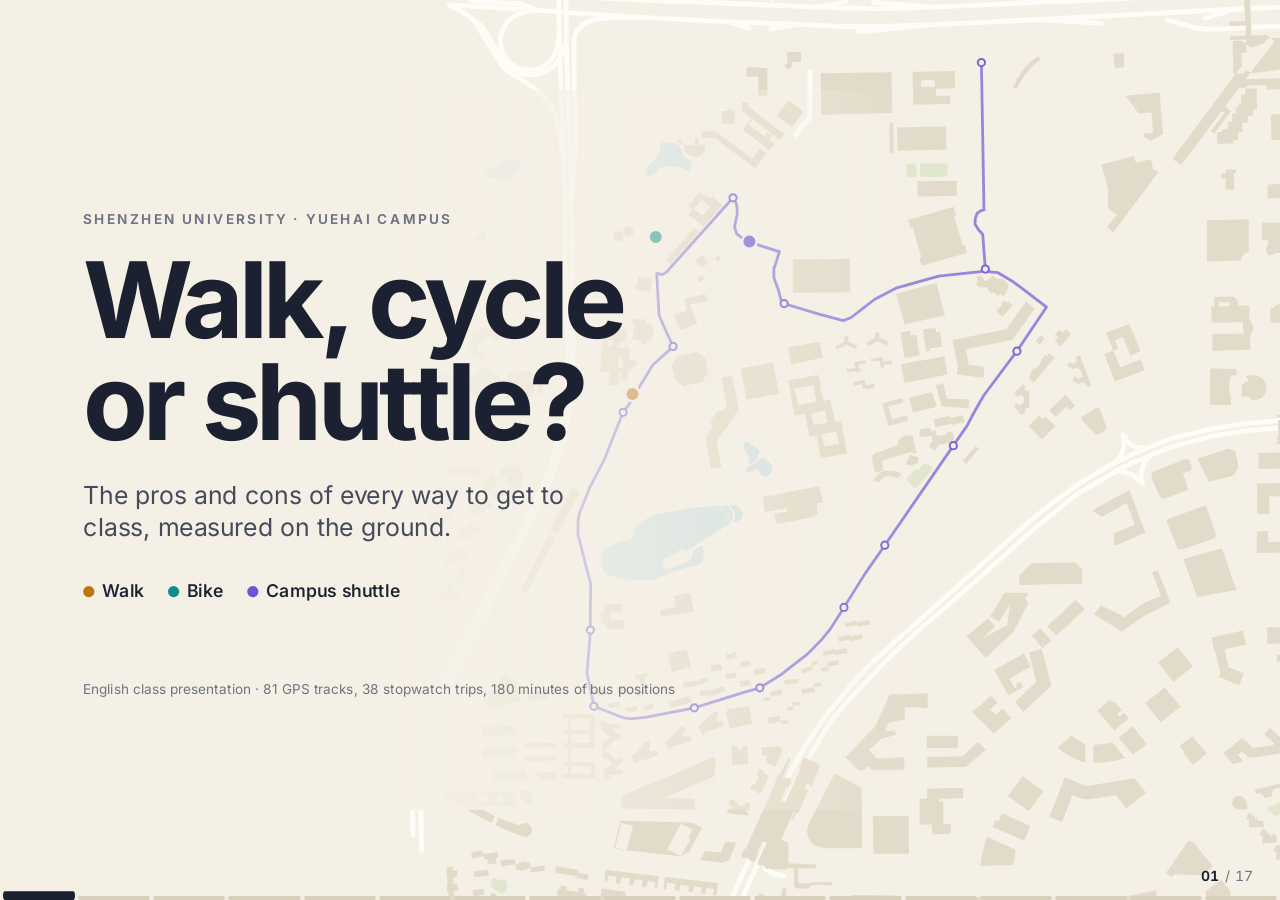
==== sites/cept4/index.html @ d8750d39 "sites: deploy cept4 (issue #9) [skip ci]" ====
<!doctype html>
<html lang="en">
<head>
<meta charset="utf-8">
<meta name="viewport" content="width=device-width, initial-scale=1">
<title>Walk, Cycle or Shuttle? — commuting on SZU Yuehai campus</title>
<style>
/* Walk, Cycle or Shuttle? — deck styles. Stage is 1600 × 900 and scaled to the viewport by deck.js. */
@font-face {
  font-family: "InterCM"; font-style: normal; font-weight: 300 800; font-display: block;
  src: url([data-uri]) format('woff2');
}
:root {
  --bg: #f5f0e6; --bg2: #ece5d6; --card: #fbf8f1; --ink: #1b2130; --ink2: #454b5c; --muted: #6f7483; --line: #d8cfbc; --grid: #e3dccb;
  --walk: #b8770f; --bike: #0b8f86; --bus: #6a55d6; --run: #8f897b;
  --walk-soft: #ecd9b4; --bike-soft: #bfe0da; --bus-soft: #d6cff3;
  --bld: #e2d9c6; --water: #cfe0e2; --green: #dfe5cc; --road: #fffdf8; --mapbg: #efe8d9;
  --font: "InterCM", "Inter", system-ui, -apple-system, "Segoe UI", Roboto, sans-serif;
  --ease: cubic-bezier(.2, .7, .2, 1);
}
:root[data-theme="dark"] {
  --bg: #11161f; --bg2: #18202c; --card: #1a2230; --ink: #efe9db; --ink2: #c4c1b6; --muted: #8f93a0; --line: #2c3646; --grid: #232c3a;
  --walk: #c2841c; --bike: #1fa497; --bus: #8a78ee; --run: #777b86;
  --walk-soft: #4a391a; --bike-soft: #17403f; --bus-soft: #322c5c;
  --bld: #232d3c; --water: #172f3d; --green: #1a2b2a; --road: #2f3a4b; --mapbg: #151c27;
}
* { box-sizing: border-box; }
html, body { margin: 0; height: 100%; background: var(--bg); color: var(--ink); font-family: var(--font); -webkit-font-smoothing: antialiased; overflow: hidden; }
body { transition: background-color .5s; }
#viewport { position: fixed; inset: 0; overflow: hidden; }
#stage { position: absolute; left: 0; top: 0; width: 1600px; height: 900px; transform-origin: 0 0; }

/* ---------- slide frame ---------- */
.slide { position: absolute; inset: 0; padding: 56px 76px 54px 104px; display: flex; flex-direction: column; opacity: 0; visibility: hidden;
  transition: opacity .42s ease, transform .62s var(--ease), visibility 0s .62s; font-size: 24px; line-height: 1.38; --accent: var(--ink); }
.slide[data-mode="walk"] { --accent: var(--walk); } .slide[data-mode="bike"] { --accent: var(--bike); } .slide[data-mode="bus"] { --accent: var(--bus); }
.slide.before { transform: translate3d(-80px, 0, 0); } .slide.after { transform: translate3d(80px, 0, 0); }
.slide.active { opacity: 1; visibility: visible; transform: none; transition-delay: 0s; z-index: 2; }
.slide::before { content: ""; position: absolute; left: 60px; top: 62px; bottom: 58px; width: 2px; background: linear-gradient(var(--accent) 0 86px, var(--line) 86px); border-radius: 2px; }
.slide.cover::before, .slide.closing::before { display: none; }
header { flex: none; }
.eyebrow { margin: 0; font-size: 17px; font-weight: 650; letter-spacing: .17em; text-transform: uppercase; color: var(--muted); display: flex; align-items: center; gap: 12px; }
h1, h2 { margin: 0; font-weight: 700; letter-spacing: -.028em; text-wrap: balance; }
h2 { font-size: 49px; line-height: 1.1; margin-top: 12px; max-width: 1380px; }
.body { flex: 1; min-height: 0; margin-top: 26px; position: relative; }
.cols { display: flex; gap: 56px; align-items: center; padding-bottom: 14px; }
.src { flex: none; margin: 0; font-size: 16px; color: var(--muted); max-width: 1250px; line-height: 1.3; }
figure { margin: 0; } figcaption { font-size: 18px; color: var(--ink2); margin-bottom: 10px; font-weight: 500; }
.viz { position: relative; flex: none; } .viz svg { display: block; overflow: visible; }
.mapbox { border-radius: 20px; overflow: hidden; background: var(--mapbg); box-shadow: 0 0 0 1px var(--line); } .mapbox svg { overflow: hidden; }
.dot { display: inline-block; width: 14px; height: 14px; border-radius: 50%; flex: none; background: var(--ink); vertical-align: baseline; margin-right: 10px; }
.eyebrow .dot { margin-right: 0; }
.dot.walk { background: var(--walk); } .dot.bike { background: var(--bike); } .dot.bus { background: var(--bus); } .dot.ink { background: var(--ink); }
small { font-size: .32em; font-weight: 500; letter-spacing: 0; margin-left: .25em; color: var(--ink2); }
.small { font-size: 18px; color: var(--muted); margin: 12px 0 0; line-height: 1.4; }
b { font-weight: 680; }
.left, .right { min-width: 0; flex: 1; }
.hero { font-size: 148px; font-weight: 300; letter-spacing: -.055em; line-height: .95; font-variant-numeric: tabular-nums; white-space: nowrap; }
.hero-l { font-size: 21px; color: var(--ink2); margin-top: 14px; }
.tiles { display: flex; gap: 14px; margin-top: 34px; }
.tile { flex: 1; padding: 16px 18px 15px; border-radius: 16px; background: var(--card); box-shadow: 0 0 0 1px var(--line); }
.tile .n { font-size: 38px; font-weight: 620; letter-spacing: -.03em; font-variant-numeric: tabular-nums; white-space: nowrap; }
.tile .l { font-size: 17px; color: var(--muted); line-height: 1.3; margin-top: 2px; }
.chip { display: inline-flex; align-items: center; font-size: 18px; color: var(--ink2); white-space: nowrap; }
.aside-note { margin: 22px 0 0; padding: 14px 18px; border-left: 3px solid var(--accent); background: var(--card); border-radius: 0 12px 12px 0; font-size: 21px; color: var(--ink2); line-height: 1.38; }
.strip { flex: none; margin: 0 0 4px; padding: 14px 20px; border-radius: 14px; background: var(--card); box-shadow: 0 0 0 1px var(--line); font-size: 20px; color: var(--ink2); line-height: 1.42; }
.procon { flex: none; display: flex; gap: 16px; margin-bottom: 2px; }
.procon p { flex: 1; margin: 0; padding: 13px 18px; border-radius: 14px; background: var(--card); box-shadow: 0 0 0 1px var(--line); font-size: 20px; line-height: 1.36; color: var(--ink2); }
.procon b { display: inline-block; font-size: 14px; letter-spacing: .14em; text-transform: uppercase; margin-right: 10px; color: var(--ink); padding: 2px 8px; border-radius: 6px; box-shadow: inset 0 0 0 1.5px var(--ink); }
.procon .con b { box-shadow: inset 0 0 0 1.5px var(--muted); color: var(--muted); }
.procon.stack { flex-direction: column; gap: 10px; margin-top: 20px; }
.facts { margin: 0; padding: 0; list-style: none; }
.facts li { padding: 13px 0 13px 22px; border-top: 1px solid var(--line); position: relative; font-size: 22px; color: var(--ink2); line-height: 1.36; }
.facts li::before { content: ""; position: absolute; left: 0; top: 25px; width: 8px; height: 8px; border-radius: 50%; background: var(--accent); }
.facts b { color: var(--ink); font-variant-numeric: tabular-nums; white-space: nowrap; }
.duo { display: flex; gap: 34px; } .duo > div { flex: 1; }
.duo .n { font-size: 84px; font-weight: 320; letter-spacing: -.05em; line-height: 1; font-variant-numeric: tabular-nums; white-space: nowrap; }
.duo .l { font-size: 19px; color: var(--ink2); margin-top: 10px; line-height: 1.3; }
.duo.tall { flex-direction: column; gap: 26px; } .duo.tall .n { font-size: 112px; }
.legend-row { display: flex; align-items: center; gap: 26px; margin-top: 14px; min-height: 52px; }
.legend-row .grow { flex: 1; }
.call { font-size: 19px; color: var(--ink2); max-width: 400px; line-height: 1.3; padding-left: 14px; border-left: 3px solid var(--bus); }
.ring-key::before { content: ""; width: 26px; height: 16px; border-radius: 5px; box-shadow: inset 0 0 0 2.5px var(--bus); margin-right: 9px; }

/* ---------- individual slides ---------- */
.cover { padding: 0; }
.cover-map { position: absolute; inset: 0; opacity: .9; }
.cover-map::after { content: ""; position: absolute; inset: 0; background: linear-gradient(90deg, var(--bg) 0, var(--bg) 30%, transparent 72%); }
.cover-text { position: absolute; left: 104px; top: 150px; width: 820px; }
h1 { font-size: 132px; line-height: .96; letter-spacing: -.045em; margin-top: 26px; font-weight: 720; }
.lede { font-size: 31px; line-height: 1.3; color: var(--ink2); margin: 34px 0 0; max-width: 640px; }
.chips { display: flex; gap: 30px; margin-top: 44px; } .chips .chip { font-size: 22px; color: var(--ink); font-weight: 560; }
.byline { font-size: 17px; color: var(--muted); margin: 96px 0 0; }
.race-cols .lanes { flex: 1; min-width: 0; }
.route-name { margin: 0 0 12px; font-size: 25px; font-weight: 620; } .route-name span { font-weight: 400; color: var(--muted); font-size: 19px; margin-left: 12px; }
.lane { display: grid; grid-template-columns: 26px 130px 1fr; align-items: center; column-gap: 4px; padding: 15px 0 13px; border-top: 1px solid var(--line); }
.lane .dot { width: 16px; height: 16px; margin: 0; } .lane .who { font-size: 25px; font-weight: 600; }
.lane .t { font-size: 76px; font-weight: 320; letter-spacing: -.05em; line-height: 1; text-align: right; font-variant-numeric: tabular-nums; white-space: nowrap; }
.lane .how { grid-column: 2 / 4; font-size: 18px; color: var(--muted); margin-top: 2px; }
.trio { display: flex; gap: 60px; align-items: flex-start; padding-top: 70px; padding-bottom: 20px; } .trio .col { flex: 1; min-width: 0; }
.big { font-size: 124px; font-weight: 300; letter-spacing: -.055em; line-height: 1; font-variant-numeric: tabular-nums; white-space: nowrap; }
.big-l { font-size: 24px; font-weight: 650; margin-top: 8px; padding-top: 14px; border-top: 2px solid var(--ink); }
.trio p { font-size: 20px; color: var(--ink2); margin: 12px 0 16px; line-height: 1.42; }
.trio.limits { padding-top: 90px; } .trio.limits p { font-size: 24px; } .trio.limits .big-l { font-size: 30px; }
.limits .big-l { border-top: 2px solid var(--ink); padding-top: 18px; font-size: 30px; } .limits p { font-size: 24px; } .limits .viz { margin-top: 16px; }
.walk-cols .left { flex: none; width: 570px; } .walk-cols { gap: 60px; }
.fits { flex: 1; min-width: 0; }
table.fit { border-collapse: collapse; width: 100%; font-variant-numeric: tabular-nums; }
.fit th { font-size: 15px; font-weight: 600; color: var(--muted); text-align: right; padding: 0 0 10px 6px; vertical-align: bottom; line-height: 1.25; } .fit th:first-child { text-align: left; padding-left: 0; }
.fit th:not(:first-child), .fit td:not(:first-child) { width: 74px; }
.fit td { font-size: 46px; font-weight: 330; letter-spacing: -.04em; text-align: right; padding: 8px 0 8px 6px; border-top: 1px solid var(--line); }
.fit td:first-child { font-size: 22px; font-weight: 600; letter-spacing: 0; text-align: left; white-space: nowrap; padding-left: 0; }
.bike-cols .facts { margin-top: 26px; }
.reach-cols { display: flex; gap: 22px; align-items: center; justify-content: space-between; padding-bottom: 10px; }
.reach-cols figcaption { margin: 12px 0 0; font-size: 20px; }
.clock { width: 210px; text-align: center; padding-bottom: 40px; }
.clock-n { font-size: 132px; font-weight: 300; letter-spacing: -.05em; line-height: 1; font-variant-numeric: tabular-nums; }
.clock-l { font-size: 18px; color: var(--muted); line-height: 1.35; margin-top: 8px; }
.updown { margin-top: 30px; padding-top: 18px; border-top: 1px solid var(--line); } .ud-t { margin: 0 0 6px; font-size: 20px; font-weight: 620; }
.rules { display: grid; grid-template-columns: repeat(4, 1fr); gap: 20px; align-items: stretch; align-content: center; padding: 0 0 30px; }
.body:not(.cols):not(.trio):not(.rules):not(.reach-cols) { display: flex; flex-direction: column; justify-content: center; padding-bottom: 10px; }
.rule { background: var(--card); box-shadow: 0 0 0 1px var(--line); border-radius: 20px; padding: 32px 28px 30px; min-height: 470px; display: flex; flex-direction: column; position: relative; overflow: hidden; }
.rule::before { content: ""; position: absolute; left: 0; top: 0; right: 0; height: 6px; background: var(--ink); }
.rule.walk::before { background: var(--walk); } .rule.bike::before { background: var(--bike); } .rule.bus::before { background: var(--bus); }
.rk { font-size: 19px; font-weight: 680; letter-spacing: .15em; text-transform: uppercase; display: flex; align-items: center; }
.rt { font-size: 43px; font-weight: 650; letter-spacing: -.028em; line-height: 1.12; margin-top: 22px; text-wrap: balance; }
.re { font-size: 21px; color: var(--ink2); line-height: 1.42; margin-top: auto; padding-top: 22px; border-top: 1px solid var(--line); }
.asks { flex: 1; min-width: 0; margin: 0; padding: 0; list-style: none; }
.asks li { display: grid; grid-template-columns: 190px 1fr; column-gap: 26px; align-items: center; padding: 13px 0; border-top: 1px solid var(--line); font-size: 21px; color: var(--ink2); line-height: 1.36; }
.asks b { color: var(--ink); }
.ev { font-size: 42px; font-weight: 340; letter-spacing: -.04em; color: var(--ink); line-height: 1; font-variant-numeric: tabular-nums; white-space: nowrap; }
.ev small { display: block; font-size: 14px; letter-spacing: .02em; margin: 6px 0 0; color: var(--muted); white-space: nowrap; }
.closing { padding: 0; }
.close-text { position: absolute; left: 104px; right: 104px; top: 112px; }
.triple { font-size: 80px; line-height: 1.18; letter-spacing: -.04em; margin-top: 30px; max-width: none; }
.triple .blk { display: flex; align-items: center; white-space: nowrap; } .triple .dot { width: 22px; height: 22px; margin-right: 30px; }
.tiles.wide { margin-top: 64px; gap: 20px; } .tiles.wide .tile { padding: 22px 26px; } .tiles.wide .n { font-size: 62px; font-weight: 400; } .tiles.wide .l { font-size: 21px; }
.thanks { font-size: 28px; color: var(--ink2); margin: 54px 0 0; }

.race-clock { position: absolute; left: 20px; top: 14px; font-size: 20px; color: var(--ink2); font-variant-numeric: tabular-nums; background: var(--mapbg); padding: 4px 12px; border-radius: 10px; }
.race-clock b { font-size: 34px; font-weight: 420; letter-spacing: -.03em; color: var(--ink); margin-right: 4px; }
/* ---------- chart primitives ---------- */
svg text { font-family: var(--font); fill: var(--ink2); font-size: 20px; font-variant-numeric: tabular-nums; }
svg .t-m { fill: var(--muted); } svg .t-i { fill: var(--ink); font-weight: 600; } svg .t-s { font-size: 18px; } svg .t-b { font-size: 22px; }
.f-walk { fill: var(--walk); } .f-bike { fill: var(--bike); } .f-bus { fill: var(--bus); } .f-run { fill: var(--run); } .f-ink { fill: var(--ink); } .f-bg { fill: var(--bg); }
.f-walk-soft { fill: var(--walk-soft); } .f-bike-soft { fill: var(--bike-soft); } .f-bus-soft { fill: var(--bus-soft); } .f-grid { fill: var(--grid); } .f-card { fill: var(--card); }
.s-walk { stroke: var(--walk); } .s-bike { stroke: var(--bike); } .s-bus { stroke: var(--bus); } .s-ink { stroke: var(--ink); } .s-muted { stroke: var(--muted); }
.s-grid { stroke: var(--grid); } .s-line { stroke: var(--line); } .s-bg { stroke: var(--bg); } .s-card { stroke: var(--card); } .s-mapbg { stroke: var(--mapbg); }
.nofill { fill: none; }
.m-bld { fill: var(--bld); } .m-water { fill: var(--water); } .m-green { fill: var(--green); } .m-road { stroke: var(--road); fill: none; stroke-linecap: round; stroke-linejoin: round; }
.m-net { stroke: var(--bld); fill: none; stroke-width: 2.2; stroke-linecap: round; }
.m-lab { font-size: 15px; font-weight: 600; fill: var(--ink); paint-order: stroke; stroke: var(--mapbg); stroke-width: 4px; stroke-linejoin: round; }
.dim { opacity: .18; transition: opacity .5s; } .hl { transition: opacity .5s; }

/* ---------- motion: everything rests in its final state; animations only run on the live slide ---------- */
@keyframes k-fade { from { opacity: 0; } }
@keyframes k-rise { from { opacity: 0; transform: translateY(18px); } }
@keyframes k-growx { from { transform: scaleX(0); } }
@keyframes k-growy { from { transform: scaleY(0); } }
@keyframes k-draw { from { stroke-dashoffset: 1; } to { stroke-dashoffset: 0; } }
@keyframes k-pop { from { opacity: 0; transform: scale(.2); } }
.a-growx, .a-growy, .a-pop { transform-box: fill-box; } .a-growx { transform-origin: 0 50%; } .a-growy { transform-origin: 50% 100%; } .a-pop { transform-origin: 50% 50%; }
.slide.live .a-fade { animation: k-fade calc(var(--t, 600) * 1ms) ease calc(var(--d, 0) * 1ms) backwards; }
.slide.live .a-rise { animation: k-rise calc(var(--t, 700) * 1ms) var(--ease) calc(var(--d, 0) * 1ms) backwards; }
.slide.live .a-growx { animation: k-growx calc(var(--t, 800) * 1ms) var(--ease) calc(var(--d, 0) * 1ms) backwards; }
.slide.live .a-growy { animation: k-growy calc(var(--t, 800) * 1ms) var(--ease) calc(var(--d, 0) * 1ms) backwards; }
.slide.live .a-pop { animation: k-pop calc(var(--t, 500) * 1ms) var(--ease) calc(var(--d, 0) * 1ms) backwards; }
.slide.live .a-draw { stroke-dasharray: 1; animation: k-draw calc(var(--t, 1200) * 1ms) cubic-bezier(.5, 0, .2, 1) calc(var(--d, 0) * 1ms) backwards; }
.slide.live header > *, .slide.live .body > :not([data-f]), .slide.live .cover-text > *, .slide.live .close-text > * { animation: k-rise .8s var(--ease) calc(var(--i, 0) * 90ms + 120ms) backwards; }
.slide.live [data-f]:not(.on) [class*="a-"] { animation: none; }
[data-f] { opacity: 0; transform: translateY(14px); transition: opacity .5s ease, transform .6s var(--ease); }
[data-f].on { opacity: 1; transform: none; }

/* ---------- chrome ---------- */
#chrome { position: fixed; left: 0; right: 0; bottom: 0; height: 0; z-index: 5; pointer-events: none; }
#progress { position: absolute; left: 0; right: 0; bottom: 0; height: 4px; display: flex; gap: 3px; padding: 0 3px; }
#progress i { flex: 1; background: var(--line); border-radius: 2px; transition: background-color .5s, transform .5s var(--ease); transform-origin: 50% 100%; }
#progress i.done { background: var(--muted); } #progress i.cur { background: var(--accent-now, var(--ink)); transform: scaleY(2.2); }
#pageno { position: absolute; right: 26px; bottom: 16px; font-size: 14px; color: var(--muted); font-variant-numeric: tabular-nums; letter-spacing: .04em; }
#pageno b { color: var(--ink); font-weight: 650; margin-right: 5px; }
#help { position: fixed; left: 50%; top: 50%; transform: translate(-50%, -46%); opacity: 0; visibility: hidden; z-index: 20; background: var(--card); color: var(--ink2); padding: 26px 34px; border-radius: 18px;
  box-shadow: 0 0 0 1px var(--line), 0 30px 80px rgba(0, 0, 0, .25); display: grid; grid-template-columns: 1fr 1fr 1fr; gap: 12px 34px; font-size: 16px; transition: .25s; }
#help.show { opacity: 1; visibility: visible; transform: translate(-50%, -50%); } #help b { color: var(--ink); margin-right: 8px; }
aside.notes { display: none; }
#notes { position: fixed; right: 0; top: 0; bottom: 0; width: 40%; padding: 34px 40px 30px; background: var(--bg2); border-left: 1px solid var(--line); display: none; flex-direction: column; z-index: 6; }
.n-head { display: flex; justify-content: space-between; align-items: baseline; font-size: 15px; letter-spacing: .12em; text-transform: uppercase; color: var(--muted); font-weight: 650; }
#n-time { font-size: 30px; letter-spacing: 0; color: var(--ink); font-variant-numeric: tabular-nums; cursor: pointer; font-weight: 400; }
#n-body { flex: 1; overflow: auto; margin-top: 18px; font-size: clamp(17px, 1.55vw, 27px); line-height: 1.5; color: var(--ink); } #n-body p { margin: 0 0 .8em; }
.n-next { font-size: 15px; color: var(--muted); padding-top: 14px; border-top: 1px solid var(--line); } .n-next span { color: var(--ink2); font-weight: 600; }
body.notes #notes { display: flex; } body.notes #viewport { right: 40%; } body.notes #chrome { right: 40%; }

/* ---------- overview ---------- */
body.overview #viewport { overflow: auto; }
body.overview #stage { position: static; width: auto; height: auto; transform: none !important; display: grid; grid-template-columns: repeat(4, max-content); gap: 22px; padding: 34px; justify-content: center; }
body.overview .slide { position: relative; inset: auto; width: 1600px; height: 900px; zoom: var(--oz, .2); opacity: 1; visibility: visible; transform: none; transition: none; cursor: pointer; border-radius: 30px;
  box-shadow: 0 0 0 5px var(--line); background: var(--bg); overflow: hidden; }
body.overview .slide.active { box-shadow: 0 0 0 14px var(--accent); }
body.overview .slide * { pointer-events: none; }
body.overview [data-f], .static [data-f] { opacity: 1; transform: none; transition: none; }
body.overview #chrome { display: none; }

.snap *, .snap *::before, .snap *::after { transition: none !important; }
.reduce *, .reduce *::before, .reduce *::after { animation: none !important; transition: none !important; }
@media (prefers-reduced-motion: reduce) { *, *::before, *::after { animation: none !important; transition: none !important; } }

/* ---------- print: one slide per page, final states ---------- */
@page { size: 1600px 900px; margin: 0; }
@media print {
  html, body { height: auto; overflow: visible; -webkit-print-color-adjust: exact; print-color-adjust: exact; }
  #viewport { position: static; overflow: visible; } #chrome, #notes, #help { display: none !important; }
  #stage { position: static; transform: none !important; width: 1600px; height: auto; }
  .slide { position: relative; inset: auto; width: 1600px; height: 900px; opacity: 1 !important; visibility: visible !important; transform: none !important; break-after: page; page-break-after: always; overflow: hidden; background: var(--bg); zoom: 1 !important; }
  [data-f] { opacity: 1 !important; transform: none !important; }
  *, *::before, *::after { animation: none !important; transition: none !important; }
  .dim { opacity: 1 !important; }
}

.nw { white-space: nowrap; }
</style>
</head>
<body>
<div id="viewport">
<main id="stage" aria-live="polite">

<section class="slide cover" id="title" data-title="Title" data-mode="all">
  <div class="viz cover-map" data-viz="cover" data-w="1600" data-h="900"></div>
  <div class="cover-text">
    <p class="eyebrow">Shenzhen University · Yuehai campus</p>
    <h1>Walk, cycle<br>or shuttle?</h1>
    <p class="lede">The pros and cons of every way to get to class, measured on the ground.</p>
    <div class="chips">
      <span class="chip"><i class="dot walk"></i>Walk</span>
      <span class="chip"><i class="dot bike"></i>Bike</span>
      <span class="chip"><i class="dot bus"></i>Campus shuttle</span>
    </div>
    <p class="byline">English class presentation · 81 GPS tracks, 38 stopwatch trips, 180 minutes of bus positions</p>
  </div>
  <aside class="notes">
    <p>Hello, everyone. Every day on this campus we make the same small decision: do I walk, take a bike, or wait for the shuttle bus?</p>
    <p>Most of us decide by habit. We decided to measure instead. I will show the real advantages and disadvantages of each choice, and finish with advice for students and for the university.</p>
  </aside>
</section>

<section class="slide" id="race" data-title="Hook: one trip, three answers" data-mode="all">
  <header>
    <p class="eyebrow">The question</p>
    <h2>One trip, three answers: 6.4, 12.6 or 18.2 minutes</h2>
  </header>
  <div class="body cols race-cols">
    <div class="viz mapbox" data-viz="race" data-w="700" data-h="640"></div>
    <div class="lanes">
      <p class="route-name">Qiao Dorms <b>→</b> Huiwen Building <span>a 21 m climb</span></p>
      <div class="lane"><i class="dot bike"></i><div class="who">Bike</div>
        <div class="t"><span data-race="bike">6.4</span><small>min</small></div>
        <div class="how">ride straight there</div></div>
      <div class="lane"><i class="dot bus"></i><div class="who">Shuttle</div>
        <div class="t"><span data-race="bus">12.6</span><small>min</small></div>
        <div class="how">2.1 walk + 4.1 wait + 3.9 ride + 2.5 walk</div></div>
      <div class="lane"><i class="dot walk"></i><div class="who">Walk</div>
        <div class="t"><span data-race="walk">18.2</span><small>min</small></div>
        <div class="how">no waiting, no parking</div></div>
      <p class="aside-note" data-f="1">This is the shuttle’s <b>best</b> dorm-to-class route — and it still loses to the bike.</p>
    </div>
  </div>
  <footer class="src">Modelled at one student’s own pace, off-peak. Shuttle wait = average implied by the bus tracker (4.1 min); on the timed trips the wait was longer.</footer>
  <aside class="notes">
    <p>Let us start with a race. Three students leave Qiao Dorms together, all going to Huiwen, on top of the hill.</p>
    <p>The cyclist arrives in about six and a half minutes. The walker needs eighteen. The shuttle passenger walks to the stop, waits about four minutes, rides for four, and walks again: twelve and a half minutes.</p>
    <p>And this is the shuttle's best route from any dorm to any teaching building. So when is each choice actually the right one?</p>
  </aside>
</section>

<section class="slide" id="method" data-title="How it was measured" data-mode="all">
  <header>
    <p class="eyebrow">Method</p>
    <h2>Measured three ways: GPS tracks, a stopwatch and the bus tracker</h2>
  </header>
  <div class="body trio">
    <div class="col">
      <div class="big"><span data-count>81</span></div>
      <div class="big-l">GPS tracks by one student</div>
      <p>105.7 km over about two months, matched to the campus path network. They give the speed by road type, slope and time of day.</p>
      <div class="viz" data-viz="tracks" data-w="400" data-h="150"></div>
    </div>
    <div class="col">
      <div class="big"><span data-count>38</span></div>
      <div class="big-l">stopwatch trips by a classmate</div>
      <p>Door to door: 31 walks on 8 routes and 7 shuttle trips. An independent check from a second person.</p>
    </div>
    <div class="col">
      <div class="big"><span data-count>180</span><small>min</small></div>
      <div class="big-l">of live bus positions</div>
      <p>Two windows from the shuttle website, 7 buses seen, plus 3 rides with GPS on board. They give ride times and gaps between buses.</p>
    </div>
  </div>
  <p class="strip" data-f="1"><b>Modelled</b> = predicted for all 380 trips between 20 places, at the recorder’s own pace. <b>Observed</b> = timed directly. Running: 5 tracks, all exercise, 0 commutes — so it is not treated as a way to get to class.</p>
  <aside class="notes">
    <p>Briefly, where the numbers come from. One student recorded eighty-one GPS tracks over two months, about a hundred and six kilometres. From them we learned the speed on every kind of road and slope, and estimated all three hundred and eighty trips between twenty places.</p>
    <p>A classmate timed thirty-eight trips with a stopwatch, and we recorded three hours of live bus positions. Nobody runs to class, so I leave running out.</p>
  </aside>
</section>

<section class="slide" id="walk" data-title="Walking: evidence, pros and cons" data-mode="walk">
  <header>
    <p class="eyebrow"><i class="dot walk"></i>Walking</p>
    <h2>Walking is slow, but nothing disturbs it</h2>
  </header>
  <div class="body cols walk-cols">
    <div class="left">
      <div class="hero"><span data-count>4.4</span><small>km/h</small></div>
      <div class="hero-l">door to door, median of 380 trips</div>
      <div class="tiles">
        <div class="tile"><div class="n">+5 %</div><div class="l">time on a 5 % uphill</div></div>
        <div class="tile"><div class="n">×1.00</div><div class="l">at the class bell</div></div>
        <div class="tile"><div class="n">≤ 2.1 %</div><div class="l">there vs. back</div></div>
      </div>
    </div>
    <figure class="right">
      <figcaption>A classmate’s 31 timed walks: the same route takes almost the same time, every time</figcaption>
      <div class="viz" data-viz="swalk" data-w="760" data-h="400"></div>
    </figure>
  </div>
  <div class="procon">
    <p class="pro" data-f="1"><b>For</b> No waiting, no parking, goes everywhere, and you know when you will arrive.</p>
    <p class="con" data-f="2"><b>Against</b> Dorm to class takes 13.2 min at the median and up to 19.4 min.</p>
  </div>
  <aside class="notes">
    <p>First, walking. Door to door, it is four point four kilometres per hour. That is slow, but look at what does not change it.</p>
    <p>A five percent hill adds only five percent. The crowd at the bell adds nothing we could measure. On the right are my classmate's thirty-one timed walks: on each route, the dots almost sit on top of each other.</p>
    <p>So walking is the most predictable choice. Its only real problem is time: thirteen minutes from dorm to class, and up to nineteen.</p>
  </aside>
</section>

<section class="slide" id="breaks" data-title="Walking between classes" data-mode="walk">
  <header>
    <p class="eyebrow"><i class="dot walk"></i>Walking · between classes</p>
    <h2>On foot, 3 of 15 building-to-building trips miss even the 20-minute break</h2>
  </header>
  <div class="body cols breaks-cols">
    <div class="viz" data-viz="breaks" data-w="980" data-h="590"></div>
    <div class="fits">
      <table class="fit">
        <tr><th>Trips that fit a break of</th><th>5 min</th><th>10 min</th><th>20 min</th></tr>
        <tr><td><i class="dot walk"></i>Walk</td><td>1</td><td>6</td><td>12</td></tr>
        <tr><td><i class="dot bike"></i>Bike</td><td>7</td><td>15</td><td>15</td></tr>
      </table>
      <p class="small">out of 15 pairs of teaching buildings; slower direction, including 1 min to pack up and sit down. Bike figures for 10 and 20 min hold at the bell too.</p>
      <p class="aside-note" data-f="1">Huiwen sits on the hill. From there to the four southern buildings the walk alone is 18–24 min; the ride is 5.6–7.9.</p>
    </div>
  </div>
  <aside class="notes">
    <p>Slow becomes a real problem between two classes. Each row is a pair of teaching buildings: amber is walking, teal is cycling, and the dotted lines are our breaks.</p>
    <p>On foot, only one pair fits the five-minute break, and three pairs do not fit even twenty minutes. All three involve Huiwen, on the hill.</p>
    <p>By bike, every pair fits inside ten minutes, even at the bell.</p>
  </aside>
</section>

<section class="slide" id="bike" data-title="Bike: how much faster" data-mode="bike">
  <header>
    <p class="eyebrow"><i class="dot bike"></i>Cycling</p>
    <h2>The bike is 2.7× faster, door to door</h2>
  </header>
  <div class="body cols bike-cols">
    <figure>
      <figcaption>All 380 trips between 20 campus places: minutes against walking distance</figcaption>
      <div class="viz" data-viz="scatter" data-w="900" data-h="540"></div>
    </figure>
    <div class="left">
      <div class="hero"><span data-count>2.7</span><small>×</small></div>
      <div class="hero-l">median speed-up over walking</div>
      <ul class="facts">
        <li data-f="1"><b>7.4 min</b> saved on a median trip, <b>0.90 min</b> for every 100 m</li>
        <li data-f="2">Dorm to class: <b>4.7 min</b> at the median, <b>7.0</b> at worst (walking: 13.2 and 19.4)</li>
        <li data-f="3">Predictable: the road model is off by <b>6.8 %</b> at the median over 49 real rides</li>
      </ul>
    </div>
  </div>
  <footer class="src">Modelled, off-peak, door to door; no time for unlocking or parking included.</footer>
  <aside class="notes">
    <p>Now the bicycle. Every dot is one trip: amber on foot, teal by bike. The further you go, the wider the gap.</p>
    <p>At the median, the bike is two point seven times faster and saves about seven minutes. From dorm to class, a typical ride takes under five minutes.</p>
    <p>It is also predictable: against forty-nine real rides, our typical error was seven percent. But these times do not include unlocking and parking. I will come back to that.</p>
  </aside>
</section>

<section class="slide" id="reach" data-title="Bike: reach" data-mode="bike">
  <header>
    <p class="eyebrow"><i class="dot bike"></i>Cycling · reach</p>
    <h2>Five minutes by bike covers as much campus as fifteen on foot</h2>
  </header>
  <div class="body reach-cols">
    <figure>
      <div class="viz mapbox" data-viz="isoWalk" data-w="560" data-h="520"></div>
      <figcaption><i class="dot walk"></i><b>15 min on foot</b> · 56.2 km of paths · 15 of 19 places</figcaption>
    </figure>
    <div class="clock"><div class="clock-n"><span id="isoClock">15</span></div><div class="clock-l">minutes<br>after leaving<br>Zhai Dorms</div></div>
    <figure>
      <div class="viz mapbox" data-viz="isoBike" data-w="560" data-h="520"></div>
      <figcaption><i class="dot bike"></i><b>5 min by bike</b> · 54.8 km of paths · 14 of 19 places</figcaption>
    </figure>
  </div>
  <footer class="src">Figures: median over 20 starting places. Maps: the example of Zhai Dorms (54.6 km on foot in 15 min, 52.1 km by bike in 5).</footer>
  <aside class="notes">
    <p>Another way to see it is reach. Both maps start at Zhai Dorms, and the coloured paths show how far you get as the clock runs.</p>
    <p>The bike stops after five minutes. The walker continues for fifteen. They cover almost the same area: about fifty-five kilometres of paths.</p>
    <p>In ten minutes, a bike reaches every place on campus; a walker reaches about a third.</p>
  </aside>
</section>

<section class="slide" id="hills" data-title="Bike: hills" data-mode="bike">
  <header>
    <p class="eyebrow"><i class="dot bike"></i>Cycling · the catch</p>
    <h2>Hills punish the bike, not the walker</h2>
  </header>
  <div class="body cols hills-cols">
    <figure>
      <figcaption>Travel time on a slope, compared with flat ground (×)</figcaption>
      <div class="viz" data-viz="curve" data-w="860" data-h="520"></div>
    </figure>
    <div class="left">
      <div class="duo">
        <div><div class="n">+30 %</div><div class="l"><i class="dot bike"></i>bike, 5 % uphill</div></div>
        <div><div class="n">+5 %</div><div class="l"><i class="dot walk"></i>walker, same hill</div></div>
      </div>
      <div class="updown" data-f="1">
        <p class="ud-t">Huiwen ↔ Zhili by bike</p>
        <div class="viz" data-viz="updown" data-w="480" data-h="140"></div>
        <p class="small">A 27 m climb: Huiwen stands at 33.6 m, Zhili at 8.6 m. On foot the two directions take 19.0 and 19.2 min.</p>
      </div>
    </div>
  </div>
  <footer class="src">Learned from GPS speeds on slopes up to ±4 %; beyond that the curves are extrapolated (dashed).</footer>
  <aside class="notes">
    <p>But the bike has weaknesses. The first is hills. The amber line, walking, is almost flat. The teal line, cycling, is steep.</p>
    <p>On a five percent uphill, a cyclist needs thirty percent more time; a walker, only five. Downhill, the cyclist gets about twenty percent back.</p>
    <p>You can feel it between Huiwen and Zhili: five point six minutes down, six and a half back up. So if your class is on the hill, leave one minute earlier.</p>
  </aside>
</section>

<section class="slide" id="friction" data-title="Bike: steps, bridges and the bell" data-mode="bike">
  <header>
    <p class="eyebrow"><i class="dot bike"></i>Cycling · the catch</p>
    <h2>Steps, footbridges and the bell slow a cyclist far more than a walker</h2>
  </header>
  <div class="body cols friction-cols">
    <figure>
      <figcaption>Time needed compared with an ordinary flat road (×)</figcaption>
      <div class="viz" data-viz="mult" data-w="900" data-h="500"></div>
    </figure>
    <div class="left">
      <ul class="facts">
        <li><b>49</b> flights of steps and <b>69</b> footbridge sections in the campus core — on a bike you push.</li>
        <li data-f="1">At the bell, shared footpaths cost a cyclist <b>×1.34</b>; roads cost nothing extra.</li>
        <li data-f="2">On a whole trip that is small: <b>+10 %</b> at the median, never more than <b>1.3 min</b>.</li>
      </ul>
      <div class="procon stack">
        <p class="pro" data-f="3"><b>For</b> Fastest on every route; all of campus within 10 min.</p>
        <p class="con" data-f="3"><b>Against</b> Hills, steps, crowds — and you must find, unlock and park it (not measured).</p>
      </div>
    </div>
  </div>
  <aside class="notes">
    <p>The second weakness is anything that makes you get off the bike. Amber is the walker, teal is the cyclist.</p>
    <p>Steps cost a walker about twice the normal time, but a cyclist six times, because you push. A footbridge slows a bike by seventy percent. And at the bell, crowded footpaths slow a bike by a third, while walkers do not slow down at all.</p>
    <p>Still, on a whole trip the bell costs about one minute at most. The bike stays fastest, if you stay on the roads.</p>
  </aside>
</section>

<section class="slide" id="shuttle" data-title="Shuttle: walking is the trip" data-mode="bus">
  <header>
    <p class="eyebrow"><i class="dot bus"></i>Campus shuttle</p>
    <h2>On the shuttle, walking is most of the trip</h2>
  </header>
  <div class="body cols shuttle-cols">
    <figure>
      <figcaption>All 24 dorm-to-class trips by shuttle, before any waiting (min)</figcaption>
      <div class="viz" data-viz="legs" data-w="900" data-h="560"></div>
    </figure>
    <div class="left">
      <div class="duo tall">
        <div><div class="n"><span data-count>11.0</span><small>min</small></div><div class="l"><i class="dot walk"></i>walking to and from the stops</div></div>
        <div><div class="n"><span data-count>1.1</span><small>min</small></div><div class="l"><i class="dot bus"></i>actually on the bus</div></div>
      </div>
      <p class="small">Medians. The walking part is longer than the ride on 21 of 24 routes.</p>
      <p class="aside-note" data-f="1">The bus itself is quick — 17.3 km/h when moving, one 3,078 m loop with 14 stops — but the stops are rarely at your door.</p>
    </div>
  </div>
  <aside class="notes">
    <p>Now the shuttle. The bus itself is quick: seventeen kilometres per hour when it is moving, a little faster than a bike. So why did it lose the race?</p>
    <p>Each bar is one trip from a dorm to a teaching building. Amber is walking to and from the stops; violet is time on the bus. The bars are mostly amber.</p>
    <p>At the median, that is eleven minutes of walking for one minute of riding. And we have not waited for the bus yet.</p>
  </aside>
</section>

<section class="slide" id="wait" data-title="Shuttle: the wait" data-mode="bus">
  <header>
    <p class="eyebrow"><i class="dot bus"></i>Campus shuttle · the wait</p>
    <h2>6 of 7 timed shuttle trips were slower than walking the same route</h2>
  </header>
  <div class="body cols wait-cols">
    <figure>
      <figcaption>A classmate’s stopwatch, door to door (min)</figcaption>
      <div class="viz" data-viz="wait" data-w="880" data-h="500"></div>
    </figure>
    <div class="left">
      <ul class="facts">
        <li>Bus tracker, Tuesday afternoon: a bus every <b>5.6–5.8 min</b> at the median, worst gap <b>20.5 min</b>.</li>
        <li data-f="1">That implies an average wait of <b>4.1 min</b>. The stopwatch implies <b>7.5–14 min</b> (3 trips).</li>
        <li data-f="2">The one trip that beat walking: going to the stop <b>10 minutes early</b>.</li>
      </ul>
      <div class="procon stack">
        <p class="pro" data-f="3"><b>For</b> No effort, no hill; quick once you are on board.</p>
        <p class="con" data-f="3"><b>Against</b> You cannot know the wait, and the stops are far from most doors.</p>
      </div>
    </div>
  </div>
  <footer class="src">Stopwatch: one person, 7 shuttle trips. Tracker: 180 min in two windows; some buses carry no tracker, so real gaps may be shorter.</footer>
  <aside class="notes">
    <p>So what happens with the wait? My classmate tried it. Violet dots are shuttle trips; amber dots are walks on the same route.</p>
    <p>Six of seven shuttle trips were slower than simply walking. The one trip that beat walking meant going to the stop ten minutes early.</p>
    <p>The tracker says a bus comes every five or six minutes, so about a four-minute wait. The stopwatch suggests seven to fourteen. It is a small sample, but the lesson is clear: the ride is short, and the wait is what you cannot predict.</p>
  </aside>
</section>

<section class="slide" id="matrix" data-title="Head to head: every dorm, every building" data-mode="all">
  <header>
    <p class="eyebrow">Head to head · by dorm</p>
    <h2>The bike wins all 24 routes; the shuttle beats walking on only 3</h2>
  </header>
  <div class="body">
    <div class="viz" data-viz="matrix" data-w="1420" data-h="520"></div>
    <div class="legend-row">
      <span class="chip"><i class="dot walk"></i>Walk</span><span class="chip"><i class="dot bike"></i>Bike</span><span class="chip"><i class="dot bus"></i>Shuttle, with the average 4.1-min wait</span>
      <span class="chip ring-key">shuttle beats walking</span>
      <span class="grow"></span>
      <span class="call" data-f="1"><b>Qiao Dorms:</b> stops at both ends — worth waiting up to 9.8 min for Huiwen.</span>
      <span class="call" data-f="2"><b>South Dorms:</b> the nearest useful stop is 9.2–9.7 min away.</span>
    </div>
  </div>
  <aside class="notes">
    <p>Now side by side, for every dorm and every teaching building. Amber is walking, teal is the bike, violet is the shuttle with an average wait.</p>
    <p>The teal bar is the shortest in all twenty-four cells. The shuttle beats walking in only three, the ones with a ring.</p>
    <p>So your dorm decides your options. From Qiao Dorms, the shuttle to Huiwen is worth a wait of up to ten minutes. From South Dorms, the nearest useful stop is a nine-minute walk away, so it is never worth it.</p>
  </aside>
</section>

<section class="slide" id="distance" data-title="Head to head: by distance" data-mode="all">
  <header>
    <p class="eyebrow">Head to head · by distance</p>
    <h2>Distance picks the mode: walk the short trips, ride the rest; the shuttle only competes with walking beyond 1.2 km</h2>
  </header>
  <div class="body">
    <div class="viz" data-viz="buckets" data-w="1420" data-h="470"></div>
    <div class="legend-row">
      <span class="chip"><i class="dot walk"></i>Walk</span><span class="chip"><i class="dot bike"></i>Bike</span><span class="chip"><i class="dot bus"></i>Shuttle, with the average wait</span>
      <span class="chip">“shuttle wins” = beats walking</span>
      <span class="grow"></span>
      <span class="call" data-f="1"><b>Under 300 m</b> the bike saves less than 2 min — no more than we <em>assume</em> it takes to unlock and park.</span>
    </div>
  </div>
  <footer class="src">Median minutes for all 380 trips, grouped by walking distance. The 2-min bike overhead is an assumption, not a measurement.</footer>
  <aside class="notes">
    <p>By distance, we get a simple rule. Short trips are on the left, long trips on the right.</p>
    <p>Under three hundred metres, the bike saves less than two minutes. If unlocking and parking take two minutes — that is our assumption, not a measurement — walking is just as fast.</p>
    <p>Below six hundred metres, the shuttle never beats walking. Only beyond one point two kilometres does it beat walking about half the time. And it never beats the bike.</p>
  </aside>
</section>

<section class="slide" id="students" data-title="Recommendations for students" data-mode="all">
  <header>
    <p class="eyebrow">Recommendations · students</p>
    <h2>For students: four rules the data supports</h2>
  </header>
  <div class="body rules">
    <div class="rule walk" data-f="1">
      <div class="rk"><i class="dot walk"></i>Walk</div>
      <div class="rt">when it is under about 300 m, or next door</div>
      <div class="re">The bike saves less than 2 min — before you unlock it.</div>
    </div>
    <div class="rule bike" data-f="2">
      <div class="rk"><i class="dot bike"></i>Ride</div>
      <div class="rt">across the hill, or beyond about 1 km</div>
      <div class="re">Huiwen → Zhili: 19.0 min on foot, 5.6 by bike. Uphill, leave 1 min earlier. At the bell, stay on roads.</div>
    </div>
    <div class="rule bus" data-f="3">
      <div class="rk"><i class="dot bus"></i>Shuttle</div>
      <div class="rt">only with a stop near both doors</div>
      <div class="re">Qiao ↔ Huiwen or <span class="nw">Sci-Tech</span>; Haishan ↔ Huiwen. Worth a wait of up to about 10 min for Qiao ↔ Huiwen, about 6 for the others. From South Dorms: never.</div>
    </div>
    <div class="rule all" data-f="4">
      <div class="rk"><i class="dot ink"></i>Always</div>
      <div class="rt">add 20 % to any estimate</div>
      <div class="re">With that margin, 59 of our 69 recorded commutes <span class="nw">(86 %)</span> would have arrived on time.</div>
    </div>
  </div>
  <footer class="src">Rain, heat, a heavy bag or an injury can still justify the shuttle — comfort was not measured.</footer>
  <aside class="notes">
    <p>So what should a student do? Four rules.</p>
    <p>One: under about three hundred metres, walk.</p>
    <p>Two: across the hill, or beyond a kilometre, ride. Uphill, leave a minute earlier, and at the bell use the roads.</p>
    <p>Three: take the shuttle only when a stop is near both doors. Even on the best route, it is worth a wait of ten minutes at most; if the wait looks longer, walk.</p>
    <p>Four: whatever you choose, add twenty percent. And of course, in heavy rain, comfort matters more than minutes.</p>
  </aside>
</section>

<section class="slide" id="university" data-title="Recommendations for the university" data-mode="bus">
  <header>
    <p class="eyebrow">Recommendations · university and shuttle operator</p>
    <h2>For the university: fix the wait, the gap and the steps</h2>
  </header>
  <div class="body cols uni-cols">
    <ol class="asks">
      <li data-f="1"><div class="ev">20.5<small>min worst gap</small></div><div><b>Put a tracker on every bus and a countdown at every stop.</b> The ride is 1–6 min; the uncertainty is the wait.</div></li>
      <li data-f="2"><div class="ev">13–14<small>min implied waits</small></div><div><b>Add short runs between Qiao / Haishan and Huiwen at class change.</b> This is the one corridor where the shuttle wins.</div></li>
      <li data-f="3"><div class="ev">16 of 33<small>passes detoured</small></div><div><b>Skip the North Gate detour when nobody needs it.</b> It adds about 5.4 min each time.</div></li>
      <li data-f="4"><div class="ev">9.2<small>min walk to a stop</small></div><div><b>Give South Dorms a stop, or a shortcut to one.</b> Today the shuttle is useless there.</div></li>
      <li data-f="5"><div class="ev">×6.1<small>on steps by bike</small></div><div><b>Ramps beside steps, bike lanes on shared paths, parking at the doors.</b> 49 flights of steps; ×1.34 on footpaths at the bell.</div></li>
    </ol>
    <div class="viz mapbox" data-viz="loop" data-w="560" data-h="590"></div>
  </div>
  <aside class="notes">
    <p>And the university? Five ideas, each tied to a number.</p>
    <p>One: a tracker on every bus and a countdown at the stops, because the problem is not knowing the wait.</p>
    <p>Two: extra short runs between Qiao, Haishan and Huiwen at class change, where the shuttle really helps.</p>
    <p>Three: skip the North Gate detour when nobody needs it; it costs five minutes.</p>
    <p>Four: South Dorms need a stop. And five, for cyclists: ramps beside steps, bike lanes, and parking at the doors.</p>
  </aside>
</section>

<section class="slide" id="limits" data-title="Limitations" data-mode="all">
  <header>
    <p class="eyebrow">Limitations</p>
    <h2>What these numbers cannot tell you</h2>
  </header>
  <div class="body trio limits">
    <div class="col" data-f="1">
      <div class="big-l">Few people, few trips</div>
      <p>One student’s GPS, so one person’s pace. One classmate’s stopwatch: 7 shuttle trips. 180 minutes of bus positions, and no weekday morning rush.</p>
    </div>
    <div class="col" data-f="2">
      <div class="big-l">Most paths were never travelled</div>
      <div class="viz" data-viz="coverage" data-w="400" data-h="120"></div>
      <p>The rest is estimated from road type and slope. Slopes steeper than ±4 % are extrapolated.</p>
    </div>
    <div class="col" data-f="3">
      <div class="big-l">Not measured at all</div>
      <p>Time to find, unlock and park a bike (the 2 min is assumed). Full buses. Weather, cost, comfort, safety. There is no e-bike data.</p>
    </div>
  </div>
  <p class="strip" data-f="4">The tracker misses some buses, so real waits could be shorter than it suggests — but the stopwatch trips suggest they were longer.</p>
  <aside class="notes">
    <p>I should be honest about the limits. This is very few people: one student's GPS, one classmate's stopwatch, only seven shuttle trips, and no weekday morning rush.</p>
    <p>We travelled only a small part of the path network; the rest is estimated from road type and slope.</p>
    <p>And some things we did not measure at all: parking a bike, full buses, weather, cost, safety, e-bikes. So please treat these as careful estimates, not exact facts.</p>
  </aside>
</section>

<section class="slide closing" id="close" data-title="Closing" data-mode="all">
  <div class="close-text">
    <p class="eyebrow">In one breath</p>
    <h2 class="triple">
      <span class="blk"><i class="dot walk"></i>Walk the short ones.</span>
      <span class="blk"><i class="dot bike"></i>Ride the hill.</span>
      <span class="blk"><i class="dot bus"></i>Wait only if the stop is at your door.</span>
    </h2>
    <div class="tiles wide">
      <div class="tile"><div class="n">2.7×</div><div class="l">bike vs. walking, door to door</div></div>
      <div class="tile"><div class="n">3 of 24</div><div class="l">dorm-to-class routes where the shuttle beats walking</div></div>
      <div class="tile"><div class="n">0 of 380</div><div class="l">trips where the shuttle beats the bike</div></div>
    </div>
    <p class="thanks">Thank you — questions are welcome.</p>
  </div>
  <aside class="notes">
    <p>To finish, the whole talk in one breath. Walk the short ones. Ride the hill. And wait for the shuttle only if the stop is at your door.</p>
    <p>The bike is two point seven times faster than walking. The shuttle beats walking on three routes out of twenty-four, and the bike on none.</p>
    <p>So tomorrow, before you join the queue at the bus stop, ask how far you are really going. Thank you — I am happy to take questions.</p>
  </aside>
</section>

</main>
</div>

<div id="chrome">
  <div id="progress"><i></i></div>
  <div id="pageno"><b>1</b><span>/ 17</span></div>
</div>
<aside id="notes" aria-hidden="true">
  <div class="n-head"><span id="n-title"></span><span id="n-time">0:00</span></div>
  <div id="n-body"></div>
  <div class="n-next">Next: <span id="n-next"></span></div>
</aside>
<div id="help" aria-hidden="true">
  <div><b>→ Space</b> next step</div><div><b>←</b> back</div><div><b>O</b> overview</div><div><b>S</b> speaker notes</div>
  <div><b>T</b> light / dark</div><div><b>R</b> replay animation</div><div><b>F</b> full screen</div><div><b>Home / End</b> first / last</div><div><b>?</b> this help</div>
</div>

<script>
window.CM={"F":{"n_tracks":81,"km_total":"105.7","hours_total":"16.2","n_points":"53,450","n_commutes":69,"n_walk":26,"km_walk":"38.3","com_walk":20,"n_run":5,"km_run":"14.6","com_run":0,"n_bike":50,"km_bike":"52.8","com_bike":49,"generated":"2026-11-22 13:36","walk_base_kmh":"4.5","bike_base_kmh":"15.8","walk_up5":"+5","bike_up5":"+30","bike_down5":"−22","bike_up8":"+52","walk_down5":"0","walk_steps_up":"2.2","bike_steps_up":"6.1","walk_steps_down":"1.7","bike_steps_down":"5.3","walk_bridge":"1.04","bike_bridge":"1.7","walk_peak":"1.00","bike_peak":"1.34","n_peak_walk":68,"n_peak_bike":62,"n_peak_bike_road":314,"grade_pm":"4","n_pairs":380,"n_places":20,"speedup":"2.7","save_med":"7.4","save_max":"16.4","walk_kmh":"4.4","bike_kmh":"12.4","peak_trip_max":"1.3","peak_trip_med_pct":"10","n_save_lt2":24,"save_per_100m":"0.90","overhead":"2","breakeven_m":"260","dt_walk_med":"13.2","dt_bike_med":"4.7","dt_walk_max":"19.4","dt_bike_max":"7.0","n_dt":24,"n_tp":15,"tp_walk5":1,"tp_walk10":6,"tp_walk_no20":3,"tp_walk20":12,"tp_bike20":15,"tp_bike5p":6,"tp_bike5":7,"tp_bike10":15,"tp_walk_worst":"24.7","tp_walk_worst_name":"Huiwen – CS & SE","tp_walk_best":"4.4","tp_walk_best_name":"Zhili – Zhizhen","tp_bike_worst":"8.9","tp_bike_worst_peak":"9.8","walk_asym_max":"2.1","hs_walk_lo":"18","hs_walk_hi":"24","hs_bike_lo":"5.6","hs_bike_hi":"7.9","hz_bike_down":"5.6","hz_bike_up":"6.5","hz_walk_down":"19.0","hz_walk_up":"19.2","hz_up_m":"27","hz_down_m":"5","bike_asym_lo":"14","bike_asym_hi":"17","bike_asym_min_lo":"0.8","bike_asym_min_hi":"1.0","walk_km5":"6.4","walk_pl5":"2","walk_km10":"24.2","walk_pl10":"6.5","walk_km15":"56.2","walk_pl15":"15","bike_km3":"20.3","bike_pl3":"4.5","bike_km5":"54.8","bike_pl5":"14","bike_km10":"133.7","bike_pl10":"19","bike_err":"6.8","bike_err_const":"14.8","walk_err":"7.5","n_val":69,"n_within20":59,"pct_within20":"86","obs_bike_n":49,"obs_walk_n":19,"ring_m":"3,078","spur_m":402,"n_stops":14,"bus_kmh":"17.3","live_min":180,"n_buses":7,"tue_buses":6,"sun_buses":2,"tue_label":"Tue 10 Nov 16:29–17:59","sun_label":"Sun 22 Nov 12:04–13:34","lap_ccw":"16.3","lap_cw":"17.4","gap_ccw":"5.8","gap_cw":"5.6","gap_max":"20.5","gap_sun":"10.1","wait_sun":"5.9","wait_avg":"4.1","n_rides":3,"dwell_s":"47","s_ride_lo":"1","s_ride_hi":"6","s_legs_med":"11.0","s_ride_med":"1.1","s_nowait_med":"12.3","s_legs_gt_ride":21,"s_dt_beat_walk0":17,"s_dt_beat_walk":3,"s_dt_beat_bike":0,"s_all_beat_walk0":215,"s_all_beat_walk":44,"s_all_beat_bike":0,"qh_walk":"18.2","qh_bike":"6.4","qh_bus0":"8.5","qh_bus":"12.6","qh_to":"2.1","qh_ride":"3.9","qh_from":"2.5","qh_be":"9.8","qh_board":"Southwest Dorms","qh_alight":"Huiwen","qh_climb":"21","qs_be":"6.2","hh_be":"6.9","south_stop_lo":"9.2","south_stop_hi":"9.7","sh_bus0":"16.4","sh_walk":"19.4","other_be_max":"3.3","matrix_text":"Zhai Dorms: Huiwen 8.8 / 3.4 / 12.6; Sci-Tech 4.5 / 1.9 / 12.1; Zhili 12.6 / 4.7 / 15.3; Zhizhen 9.8 / 4.2 / 16.9; Zhixin 14.1 / 4.6 / 16.8; CS & SE 16.8 / 5.8 / 19.5. Qiao Dorms: Huiwen 18.2 / 6.4 / 12.6; Sci-Tech 15.5 / 5.5 / 13.4; Zhili 13.7 / 5.2 / 14.8; Zhizhen 15.4 / 5.4 / 16.4; Zhixin 14.4 / 5.3 / 16.3; CS & SE 14.2 / 6.0 / 19.0. South Dorms: Huiwen 19.4 / 7.0 / 20.5; Sci-Tech 15.1 / 5.9 / 18.3; Zhili 6.3 / 2.4 / 21.2; Zhizhen 3.3 / 1.3 / 22.9; Zhixin 9.2 / 2.8 / 22.8; CS & SE 12.5 / 4.2 / 25.5. Haishan Halls: Huiwen 16.9 / 5.4 / 14.1; Sci-Tech 12.7 / 4.3 / 13.5; Zhili 11.0 / 4.0 / 13.4; Zhizhen 12.6 / 4.2 / 15.1; Zhixin 12.5 / 4.1 / 15.0; CS & SE 15.2 / 5.3 / 17.7.","ring_text":"Qiao Dorms → Huiwen, Qiao Dorms → Sci-Tech, Haishan Halls → Huiwen","bk0_n":34,"bk0_walk":"3.2","bk0_bike":"1.3","bk0_save":"1.6","bk0_win":0,"bk0_bus":"12.1","bk1_n":66,"bk1_walk":"6.0","bk1_bike":"2.3","bk1_save":"3.7","bk1_win":0,"bk1_bus":"12.9","bk2_n":111,"bk2_walk":"10.4","bk2_bike":"3.8","bk2_save":"6.6","bk2_win":4,"bk2_bus":"13.8","bk3_n":107,"bk3_walk":"14.1","bk3_bike":"5.0","bk3_save":"9.0","bk3_win":10,"bk3_bus":"16.7","bk4_n":56,"bk4_walk":"17.4","bk4_bike":"6.2","bk4_save":"11.4","bk4_win":27,"bk4_bus":"18.1","bk5_n":6,"bk5_walk":"21.7","bk5_bike":"7.9","bk5_save":"13.8","bk5_win":3,"bk5_bus":"21.1","bk_short_n":100,"bk_short_win":0,"sw_n":38,"sw_walk_n":31,"sw_bus_n":7,"sw_routes":8,"sw_rows_text":"Row Qiao Dorms → Huiwen: walk mean 17.8 min (7 walks, 16.6–19.0); shuttle 21.4 (class change), 22.1 (off-peak), 16.0 (left 10 min early). Row Huiwen → Qiao Dorms: walk mean 17.0 min (6 walks, 16.7–17.3); shuttle 22.6 (class change), 20.1 (off-peak). Row Qiao Dorms → Zhili: walk mean 10.4 min (6 walks, 10.1–10.8); shuttle 17.1 (class change). Row Huiwen → Zhili: walk mean 16.1 min (2 walks, 16.0–16.1); shuttle 21.3 (off-peak).","sw_slower":6,"sw_qh_walk":"17.8","sw_qh_walk_n":7,"sw_qh_walk_lo":"16.6","sw_qh_walk_hi":"19.0","sw_qh_bus_lo":"16.0","sw_qh_bus_hi":"22.1","sw_sd_lo":"0.0","sw_sd_hi":"0.9","sw_imp_lo":"7.5","sw_imp_hi":"14","sw_imp_mid":"13","h_huiwen":"33.6","h_scitech":"28.4","h_zhili":"8.6","h_south_lo":"8.6","h_south_hi":"10.6","terrain_lo":"4.1","terrain_hi":"34.4","iso_origin":"Zhai Dorms","iso_walk15":"54.6","iso_bike5":"52.1","n_steps":49,"n_bridges":69,"net_km":"163.6","obs_walk_km":"18.8","obs_bike_km":"9.8","detour_n":16,"detour_of":33,"detour_min":"5.4","swalk_text":"South Dorms → Zhili: 2.0; Zhili → South Dorms: 2.0, 2.2, 2.2; Qiao Dorms → Zhili: 10.1, 10.2, 10.4, 10.4, 10.6, 10.8; Zhili → Qiao Dorms: 10.5, 10.8; Huiwen → Zhili: 16.0, 16.1; South Dorms → Huiwen: 16.1, 16.2, 16.7, 17.4; Huiwen → Qiao Dorms: 16.7, 16.8, 17.0, 17.0, 17.1, 17.3; Qiao Dorms → Huiwen: 16.6, 17.1, 17.2, 17.8, 18.3, 18.6, 19.0","teach_text":"Zhili – Zhizhen 4.4 / 2.7; Zhixin – CS & SE 5.3 / 2.8; Zhili – Zhixin 5.7 / 2.8; Huiwen – Sci-Tech 6.3 / 3.2; Zhizhen – Zhixin 7.6 / 3.1; Zhili – CS & SE 9.5 / 4.3; Zhizhen – CS & SE 11.6 / 4.7; Sci-Tech – Zhili 15.1 / 6.4; Sci-Tech – Zhizhen 15.3 / 6.7; Sci-Tech – Zhixin 16.8 / 6.5; Huiwen – Zhizhen 19.4 / 7.8; Sci-Tech – CS & SE 19.6 / 7.8; Huiwen – Zhili 20.2 / 7.5; Huiwen – Zhixin 21.9 / 7.6; Huiwen – CS & SE 24.7 / 8.9","legs_text":"Zhai Dorms → Sci-Tech 3.5 + 2.6 + 1.8 (walk 4.5); Zhai Dorms → Huiwen 4.8 + 1.2 + 2.5 (walk 8.8); Qiao Dorms → Huiwen 2.1 + 3.9 + 2.5 (walk 18.2); Qiao Dorms → Sci-Tech 2.1 + 5.4 + 1.8 (walk 15.5); Haishan Halls → Sci-Tech 1.3 + 6.3 + 1.8 (walk 12.7); Haishan Halls → Zhili 1.3 + 0.8 + 7.3 (walk 11.0); Haishan Halls → Huiwen 2.1 + 5.4 + 2.5 (walk 16.9); Qiao Dorms → Zhili 2.2 + 1.3 + 7.3 (walk 13.7); Haishan Halls → Zhixin 1.3 + 0.8 + 8.8 (walk 12.5); Haishan Halls → Zhizhen 1.3 + 0.8 + 8.9 (walk 12.6); Zhai Dorms → Zhili 3.3 + 1.0 + 6.9 (walk 12.6); Qiao Dorms → Zhixin 2.2 + 1.3 + 8.8 (walk 14.4); Qiao Dorms → Zhizhen 2.2 + 1.3 + 8.9 (walk 15.4); Zhai Dorms → Zhixin 3.3 + 1.0 + 8.4 (walk 14.1); Zhai Dorms → Zhizhen 3.3 + 1.0 + 8.5 (walk 9.8); Haishan Halls → CS & SE 1.3 + 0.8 + 11.5 (walk 15.2); South Dorms → Sci-Tech 9.7 + 2.6 + 1.8 (walk 15.1); Qiao Dorms → CS & SE 2.2 + 1.3 + 11.5 (walk 14.2); Zhai Dorms → CS & SE 3.3 + 1.0 + 11.1 (walk 16.8); South Dorms → Huiwen 9.7 + 4.3 + 2.5 (walk 19.4); South Dorms → Zhili 9.2 + 1.0 + 6.9 (walk 6.3); South Dorms → Zhixin 9.2 + 1.0 + 8.4 (walk 9.2); South Dorms → Zhizhen 9.2 + 1.0 + 8.5 (walk 3.3); South Dorms → CS & SE 9.2 + 1.0 + 11.1 (walk 12.5)"},"V":{"tracks":[{"mode":"walk","n":26,"km":38.3,"com":20},{"mode":"bike","n":50,"km":52.8,"com":49},{"mode":"run","n":5,"km":14.6,"com":0}],"curve":{"g":[-8.0,-7.5,-7.0,-6.5,-6.0,-5.5,-5.0,-4.5,-4.0,-3.5,-3.0,-2.5,-2.0,-1.5,-1.0,-0.5,0.0,0.5,1.0,1.5,2.0,2.5,3.0,3.5,4.0,4.5,5.0,5.5,6.0,6.5,7.0,7.5,8.0],"walk":[1.1515,1.1245,1.098,1.0722,1.047,1.0224,0.9984,0.9986,0.9987,0.9989,0.999,0.9992,0.9994,0.9995,0.9997,0.9998,1.0,1.0049,1.0097,1.0146,1.0196,1.0245,1.0295,1.0345,1.0395,1.0446,1.0497,1.0548,1.0599,1.065,1.0702,1.0754,1.0806],"bike":[0.7773,0.777,0.7767,0.7764,0.776,0.7757,0.7754,0.7954,0.8158,0.8369,0.8584,0.8806,0.9032,0.9265,0.9504,0.9749,1.0,1.0266,1.054,1.082,1.1109,1.1405,1.1708,1.202,1.234,1.2669,1.3006,1.3353,1.3708,1.4074,1.4448,1.4833,1.5228],"range":[-3.9,4.0]},"mult":[{"k":"Steps, going up","walk":2.2,"bike":6.1},{"k":"Steps, going down","walk":1.7,"bike":5.3},{"k":"Footbridge","walk":1.04,"bike":1.7},{"k":"Shared path at the bell","walk":1.0,"bike":1.34}],"pairs":[[1127,14.09,4.85],[773,10.77,4.11],[901,11.39,3.51],[651,8.79,3.35],[335,4.48,1.89],[954,12.58,4.69],[702,9.8,4.22],[1063,14.14,4.61],[1265,16.81,5.81],[480,6.53,2.54],[387,5.34,2.13],[34,0.46,0.44],[869,11.81,3.76],[647,9.01,3.99],[897,12.18,3.84],[459,6.28,2.84],[577,8.0,3.56],[226,3.06,1.28],[175,2.32,1.78],[1088,14.03,4.95],[1299,17.18,5.84],[332,4.23,1.95],[1411,18.24,6.37],[1190,15.45,5.47],[1035,13.73,5.19],[1152,15.36,5.43],[1032,14.39,5.28],[1014,14.15,6.03],[658,8.97,3.46],[875,12.18,4.65],[1112,14.5,4.78],[420,5.66,2.48],[1098,14.39,5.4],[243,3.22,1.9],[1506,18.75,6.79],[1463,18.12,7.04],[869,11.49,3.79],[920,11.46,4.25],[773,10.57,4.61],[1299,17.35,6.26],[1073,14.65,4.93],[1419,19.38,6.98],[1103,15.07,5.92],[443,6.25,2.42],[239,3.29,1.25],[661,9.22,2.79],[921,12.49,4.2],[951,13.29,4.74],[1132,15.47,5.93],[876,12.12,4.75],[1165,16.5,5.72],[247,3.4,1.35],[1204,16.37,5.68],[1125,14.83,6.28],[1083,14.21,6.24],[857,11.6,4.37],[712,9.7,4.24],[863,11.27,3.74],[332,4.19,2.01],[1073,14.41,4.63],[1212,16.88,5.36],[964,12.68,4.26],[809,10.96,3.98],[926,12.59,4.22],[918,12.52,4.08],[1120,15.19,5.28],[444,6.11,2.19],[661,9.32,3.38],[887,11.73,3.57],[208,2.88,1.24],[873,11.62,4.19],[156,2.11,1.13],[1280,15.98,5.59],[1238,15.36,5.84],[643,8.72,2.58],[694,8.69,3.05],[651,8.62,2.92],[1408,18.44,5.64],[1419,19.4,6.03],[1212,16.62,4.57],[380,5.25,2.07],[1378,19.03,5.57],[1348,18.43,5.81],[1487,20.59,5.66],[1689,23.26,6.87],[820,11.37,3.6],[643,8.81,2.66],[624,8.38,2.42],[1193,16.42,4.72],[1292,17.64,5.78],[1220,16.78,4.81],[491,7.57,2.69],[734,10.86,3.9],[793,10.61,2.74],[795,10.62,3.56],[335,4.43,1.74],[1190,15.48,4.97],[1103,15.21,5.1],[964,12.77,3.63],[370,5.34,2.18],[1017,13.97,4.63],[1031,14.25,4.87],[1126,15.53,4.73],[1328,18.2,5.93],[581,7.88,2.66],[414,5.58,2.09],[307,4.2,1.48],[958,13.12,3.88],[976,13.45,4.84],[985,13.48,3.96],[364,5.03,2.44],[566,7.94,3.5],[419,5.55,1.8],[479,6.44,2.63],[906,12.52,5.03],[1035,13.91,5.45],[443,6.22,2.43],[809,11.21,4.11],[1378,19.24,6.5],[1017,14.13,5.39],[238,3.39,1.71],[341,4.66,1.67],[638,8.48,3.3],[687,9.85,3.92],[943,13.5,5.12],[939,13.18,4.7],[900,13.06,4.91],[287,4.31,1.95],[940,12.93,4.87],[1258,16.78,6.72],[1215,16.16,6.97],[696,10.16,3.72],[747,10.13,4.18],[702,9.58,4.58],[1152,15.52,5.73],[239,3.28,1.16],[926,12.82,4.4],[1348,18.39,6.78],[1031,14.08,5.68],[238,3.4,1.63],[477,6.54,2.0],[789,10.61,3.64],[804,11.46,4.21],[1061,14.49,5.4],[805,11.14,4.71],[1018,14.67,5.19],[91,1.24,0.65],[1057,14.54,5.15],[1054,13.85,6.25],[1011,13.22,6.2],[785,10.62,4.0],[641,8.71,4.1],[1035,14.35,4.96],[1032,14.37,4.59],[661,9.18,2.78],[928,12.85,4.2],[1497,20.89,6.59],[1136,15.77,5.49],[341,4.67,1.76],[477,6.56,2.08],[323,4.28,1.72],[806,11.5,4.02],[1063,15.14,5.21],[1059,14.82,4.79],[1020,14.7,5.0],[472,6.47,2.15],[1059,14.57,4.96],[1452,19.06,6.81],[1410,18.44,7.06],[816,11.8,3.81],[866,11.78,4.27],[1227,17.17,6.22],[1014,14.12,5.19],[921,12.47,4.09],[1120,15.67,5.46],[1689,23.7,7.85],[1328,18.59,6.75],[638,8.48,3.25],[789,10.64,3.74],[323,4.28,1.77],[998,14.31,5.28],[1254,17.96,6.47],[1251,17.64,6.05],[1211,17.52,6.26],[770,10.36,3.82],[1251,17.39,6.22],[1644,21.88,8.07],[1601,21.26,8.32],[1007,14.62,5.07],[1058,14.59,5.53],[480,6.52,2.72],[658,8.88,3.31],[951,13.19,4.33],[444,6.01,1.99],[820,11.46,4.05],[581,7.94,3.25],[687,9.74,3.68],[804,11.37,3.92],[796,11.3,3.78],[998,13.97,4.99],[314,4.44,2.14],[504,6.99,2.56],[425,5.8,2.06],[751,10.4,3.89],[452,6.17,2.15],[835,11.53,4.57],[970,12.61,5.21],[293,4.02,1.57],[391,5.31,2.61],[387,5.32,2.07],[866,12.01,4.12],[1132,15.62,5.21],[652,9.14,2.8],[643,8.85,2.88],[418,5.6,2.2],[935,13.34,4.56],[1061,14.65,4.81],[1044,14.9,4.66],[1246,17.57,5.87],[305,4.4,1.91],[401,5.57,1.82],[633,8.94,2.88],[1006,13.85,4.77],[661,9.3,2.96],[672,9.19,3.62],[866,11.94,4.64],[395,5.6,1.73],[509,6.84,2.74],[34,0.46,0.44],[1112,14.6,4.6],[876,12.32,4.08],[887,11.89,3.26],[624,8.56,2.7],[307,4.25,1.64],[939,13.09,4.26],[805,11.36,4.2],[1049,14.65,4.36],[1251,17.32,5.56],[504,7.0,2.29],[401,5.57,1.88],[893,12.28,3.51],[750,10.56,3.97],[921,12.65,3.59],[431,6.05,2.59],[559,8.03,3.32],[250,3.53,1.03],[253,3.55,1.61],[869,11.95,4.32],[420,5.61,2.46],[1165,16.53,5.39],[208,2.84,1.17],[1193,16.65,5.51],[958,13.35,4.84],[900,13.08,4.74],[1018,14.71,4.98],[1010,14.64,4.83],[1211,17.31,6.04],[425,5.88,2.22],[642,9.09,3.4],[893,12.42,4.15],[964,13.74,4.95],[135,1.88,0.97],[1212,16.94,6.16],[1329,17.48,6.6],[682,9.45,3.16],[780,10.74,3.8],[647,8.79,4.33],[1098,14.56,5.87],[247,3.4,1.31],[873,11.86,4.53],[1292,17.6,6.7],[976,13.29,5.64],[287,4.35,1.96],[91,1.26,0.7],[472,6.47,2.14],[770,10.36,3.77],[751,10.51,4.34],[1006,13.7,5.54],[750,10.35,4.47],[964,13.71,5.32],[1003,13.58,5.29],[999,13.06,6.0],[956,12.43,5.96],[730,9.83,4.09],[585,7.92,3.86],[897,12.32,4.37],[243,3.21,1.92],[1204,16.13,5.35],[156,2.08,1.1],[1298,16.96,5.56],[985,13.71,4.89],[940,12.68,4.7],[1057,14.31,4.94],[1049,14.24,4.8],[1251,16.91,6.0],[452,6.25,2.27],[670,9.46,3.46],[921,12.78,4.2],[135,1.89,0.95],[1003,13.34,4.91],[1239,17.3,6.21],[1368,17.07,6.56],[710,9.82,3.21],[825,10.41,3.77],[459,6.16,3.03],[1506,18.75,6.65],[1125,15.12,5.7],[1280,16.05,5.31],[491,7.64,3.29],[364,4.96,2.79],[1258,17.1,6.31],[1054,14.15,5.82],[1442,18.8,6.41],[1644,21.47,7.61],[835,11.41,4.34],[668,9.11,3.84],[431,5.92,2.78],[1212,16.65,5.56],[999,13.36,5.58],[1239,17.01,5.64],[275,3.69,2.76],[601,8.15,3.34],[603,8.17,3.59],[577,8.06,3.93],[1463,18.15,7.06],[1083,14.52,5.95],[1238,15.45,5.72],[734,10.91,4.44],[566,8.1,4.03],[1215,16.5,6.72],[1011,13.55,6.07],[1400,18.2,6.82],[1601,20.87,8.03],[970,12.69,5.26],[862,12.08,5.04],[559,8.27,3.69],[1329,17.3,6.47],[956,12.76,5.84],[1368,17.17,6.48],[275,3.68,2.79],[716,9.22,3.98],[626,7.81,3.84],[226,3.04,1.38],[869,11.55,3.81],[857,11.83,3.97],[643,8.84,2.47],[793,10.76,3.39],[419,5.65,2.29],[696,10.04,3.47],[785,10.86,3.72],[806,11.6,3.57],[1007,14.27,4.78],[293,4.01,1.51],[404,5.61,2.02],[250,3.51,1.21],[682,9.3,2.72],[730,10.07,3.68],[710,9.66,2.8],[601,8.25,3.33],[716,9.13,3.86],[137,1.84,1.26],[175,2.33,1.82],[920,11.43,4.3],[712,9.91,3.99],[694,8.73,2.97],[795,10.78,4.01],[479,6.47,2.94],[747,9.92,3.97],[641,8.94,3.95],[856,11.48,4.06],[1058,14.15,5.27],[391,5.3,2.5],[509,6.87,2.95],[253,3.52,1.78],[785,10.58,3.72],[585,8.15,3.72],[825,10.45,3.72],[603,8.26,3.9],[626,7.75,3.88],[137,1.83,1.22]],"fit":{"walk":[0.01334,0.22609],"bike":[0.00432,0.5449]},"teach":[{"a":"Zhili","b":"Zhizhen","walk":4.4,"bike":2.7,"bikep":3.2,"d":238},{"a":"Zhixin","b":"CS & SE","walk":5.3,"bike":2.8,"bikep":2.8,"d":323},{"a":"Zhili","b":"Zhixin","walk":5.7,"bike":2.8,"bikep":3.1,"d":341},{"a":"Huiwen","b":"Sci-Tech","walk":6.3,"bike":3.2,"bikep":3.7,"d":380},{"a":"Zhizhen","b":"Zhixin","walk":7.6,"bike":3.1,"bikep":3.6,"d":477},{"a":"Zhili","b":"CS & SE","walk":9.5,"bike":4.3,"bikep":4.4,"d":638},{"a":"Zhizhen","b":"CS & SE","walk":11.6,"bike":4.7,"bikep":5.1,"d":789},{"a":"Sci-Tech","b":"Zhili","walk":15.1,"bike":6.4,"bikep":7.2,"d":1017},{"a":"Sci-Tech","b":"Zhizhen","walk":15.3,"bike":6.7,"bikep":7.5,"d":1031},{"a":"Sci-Tech","b":"Zhixin","walk":16.8,"bike":6.5,"bikep":7.1,"d":1126},{"a":"Huiwen","b":"Zhizhen","walk":19.4,"bike":7.8,"bikep":8.8,"d":1348},{"a":"Sci-Tech","b":"CS & SE","walk":19.6,"bike":7.8,"bikep":8.3,"d":1328},{"a":"Huiwen","b":"Zhili","walk":20.2,"bike":7.5,"bikep":8.6,"d":1378},{"a":"Huiwen","b":"Zhixin","walk":21.9,"bike":7.6,"bikep":8.5,"d":1487},{"a":"Huiwen","b":"CS & SE","walk":24.7,"bike":8.9,"bikep":9.8,"d":1689}],"updown":[{"a":"Huiwen","b":"Zhili","down":5.57,"up":6.5,"wdown":19.03,"wup":19.24},{"a":"Huiwen","b":"Zhizhen","down":5.81,"up":6.78,"wdown":18.43,"wup":18.39},{"a":"Huiwen","b":"Zhixin","down":5.66,"up":6.59,"wdown":20.59,"wup":20.89},{"a":"Huiwen","b":"CS & SE","down":6.87,"up":7.85,"wdown":23.26,"wup":23.7}],"reach":{"walk":[[5,6.4,2.0],[10,24.2,6.5],[15,56.2,15.0]],"bike":[[3,20.3,4.5],[5,54.8,14.0],[10,133.7,19.0]]},"legs":[{"o":"Zhai Dorms","d":"Sci-Tech","to":3.5,"ride":2.6,"fr":1.8,"walk":4.5},{"o":"Zhai Dorms","d":"Huiwen","to":4.8,"ride":1.2,"fr":2.5,"walk":8.8},{"o":"Qiao Dorms","d":"Huiwen","to":2.1,"ride":3.9,"fr":2.5,"walk":18.2},{"o":"Qiao Dorms","d":"Sci-Tech","to":2.1,"ride":5.4,"fr":1.8,"walk":15.5},{"o":"Haishan Halls","d":"Sci-Tech","to":1.3,"ride":6.3,"fr":1.8,"walk":12.7},{"o":"Haishan Halls","d":"Zhili","to":1.3,"ride":0.8,"fr":7.3,"walk":11.0},{"o":"Haishan Halls","d":"Huiwen","to":2.1,"ride":5.4,"fr":2.5,"walk":16.9},{"o":"Qiao Dorms","d":"Zhili","to":2.2,"ride":1.3,"fr":7.3,"walk":13.7},{"o":"Haishan Halls","d":"Zhixin","to":1.3,"ride":0.8,"fr":8.8,"walk":12.5},{"o":"Haishan Halls","d":"Zhizhen","to":1.3,"ride":0.8,"fr":8.9,"walk":12.6},{"o":"Zhai Dorms","d":"Zhili","to":3.3,"ride":1.0,"fr":6.9,"walk":12.6},{"o":"Qiao Dorms","d":"Zhixin","to":2.2,"ride":1.3,"fr":8.8,"walk":14.4},{"o":"Qiao Dorms","d":"Zhizhen","to":2.2,"ride":1.3,"fr":8.9,"walk":15.4},{"o":"Zhai Dorms","d":"Zhixin","to":3.3,"ride":1.0,"fr":8.4,"walk":14.1},{"o":"Zhai Dorms","d":"Zhizhen","to":3.3,"ride":1.0,"fr":8.5,"walk":9.8},{"o":"Haishan Halls","d":"CS & SE","to":1.3,"ride":0.8,"fr":11.5,"walk":15.2},{"o":"South Dorms","d":"Sci-Tech","to":9.7,"ride":2.6,"fr":1.8,"walk":15.1},{"o":"Qiao Dorms","d":"CS & SE","to":2.2,"ride":1.3,"fr":11.5,"walk":14.2},{"o":"Zhai Dorms","d":"CS & SE","to":3.3,"ride":1.0,"fr":11.1,"walk":16.8},{"o":"South Dorms","d":"Huiwen","to":9.7,"ride":4.3,"fr":2.5,"walk":19.4},{"o":"South Dorms","d":"Zhili","to":9.2,"ride":1.0,"fr":6.9,"walk":6.3},{"o":"South Dorms","d":"Zhixin","to":9.2,"ride":1.0,"fr":8.4,"walk":9.2},{"o":"South Dorms","d":"Zhizhen","to":9.2,"ride":1.0,"fr":8.5,"walk":3.3},{"o":"South Dorms","d":"CS & SE","to":9.2,"ride":1.0,"fr":11.1,"walk":12.5}],"matrix":[[{"w":8.8,"b":3.4,"s0":8.5,"s":12.6},{"w":4.5,"b":1.9,"s0":8.0,"s":12.1},{"w":12.6,"b":4.7,"s0":11.2,"s":15.3},{"w":9.8,"b":4.2,"s0":12.8,"s":16.9},{"w":14.1,"b":4.6,"s0":12.7,"s":16.8},{"w":16.8,"b":5.8,"s0":15.4,"s":19.5}],[{"w":18.2,"b":6.4,"s0":8.5,"s":12.6},{"w":15.5,"b":5.5,"s0":9.3,"s":13.4},{"w":13.7,"b":5.2,"s0":10.7,"s":14.8},{"w":15.4,"b":5.4,"s0":12.3,"s":16.4},{"w":14.4,"b":5.3,"s0":12.2,"s":16.3},{"w":14.2,"b":6.0,"s0":14.9,"s":19.0}],[{"w":19.4,"b":7.0,"s0":16.4,"s":20.5},{"w":15.1,"b":5.9,"s0":14.1,"s":18.3},{"w":6.3,"b":2.4,"s0":17.1,"s":21.2},{"w":3.3,"b":1.3,"s0":18.7,"s":22.9},{"w":9.2,"b":2.8,"s0":18.7,"s":22.8},{"w":12.5,"b":4.2,"s0":21.3,"s":25.5}],[{"w":16.9,"b":5.4,"s0":10.0,"s":14.1},{"w":12.7,"b":4.3,"s0":9.4,"s":13.5},{"w":11.0,"b":4.0,"s0":9.3,"s":13.4},{"w":12.6,"b":4.2,"s0":11.0,"s":15.1},{"w":12.5,"b":4.1,"s0":10.9,"s":15.0},{"w":15.2,"b":5.3,"s0":13.6,"s":17.7}]],"dorms":["Zhai Dorms","Qiao Dorms","South Dorms","Haishan Halls"],"teachNames":["Huiwen","Sci-Tech","Zhili","Zhizhen","Zhixin","CS & SE"],"buckets":[{"name":"under 300 m","n":34,"walk":3.2,"bike":1.3,"save":1.6,"bus":12.1,"win":0},{"name":"300–600 m","n":66,"walk":6.0,"bike":2.3,"save":3.7,"bus":12.9,"win":0},{"name":"600–900 m","n":111,"walk":10.4,"bike":3.8,"save":6.6,"bus":13.8,"win":4},{"name":"900–1,200 m","n":107,"walk":14.1,"bike":5.0,"save":9.0,"bus":16.7,"win":10},{"name":"1,200–1,600 m","n":56,"walk":17.4,"bike":6.2,"save":11.4,"bus":18.1,"win":27},{"name":"over 1,600 m","n":6,"walk":21.7,"bike":7.9,"save":13.8,"bus":21.1,"win":3}],"swalk":[{"o":"South Dorms","d":"Zhili","t":[1.98]},{"o":"Zhili","d":"South Dorms","t":[2.03,2.17,2.18]},{"o":"Qiao Dorms","d":"Zhili","t":[10.75,10.43,10.62,10.2,10.1,10.42]},{"o":"Zhili","d":"Qiao Dorms","t":[10.47,10.83]},{"o":"Huiwen","d":"Zhili","t":[16.07,16.03]},{"o":"South Dorms","d":"Huiwen","t":[16.08,16.18,17.43,16.72]},{"o":"Huiwen","d":"Qiao Dorms","t":[16.7,16.8,16.98,17.33,16.97,17.12]},{"o":"Qiao Dorms","d":"Huiwen","t":[17.17,18.57,16.57,19.02,17.05,18.27,17.82]}],"stopwatch":[{"o":"Qiao Dorms","d":"Huiwen","walk":[17.17,18.57,16.57,19.02,17.05,18.27,17.82],"bus":[{"min":21.42,"per":"peak"},{"min":22.05,"per":"off"},{"min":16.0,"per":null}]},{"o":"Huiwen","d":"Qiao Dorms","walk":[16.7,16.8,16.98,17.33,16.97,17.12],"bus":[{"min":22.57,"per":"peak"},{"min":20.08,"per":"off"}]},{"o":"Qiao Dorms","d":"Zhili","walk":[10.75,10.43,10.62,10.2,10.1,10.42],"bus":[{"min":17.08,"per":"peak"}]},{"o":"Huiwen","d":"Zhili","walk":[16.07,16.03],"bus":[{"min":21.32,"per":"off"}]}],"places":[{"en":"Zhai Dorms","g":"宿舍区","p":[146.0,182.9],"h":21.8},{"en":"Qiao Dorms","g":"宿舍区","p":[-360.4,-516.5],"h":18.4},{"en":"South Dorms","g":"宿舍区","p":[546.0,-151.9],"h":8.2},{"en":"Haishan Halls","g":"宿舍区","p":[-200.9,-386.1],"h":15.5},{"en":"Huiwen","g":"教学区","p":[-188.9,608.6],"h":33.6},{"en":"Sci-Tech","g":"教学区","p":[-26.9,345.9],"h":28.4},{"en":"Zhili","g":"教学区","p":[324.0,-421.8],"h":8.6},{"en":"Zhizhen","g":"教学区","p":[425.3,-274.1],"h":10.6},{"en":"Zhixin","g":"教学区","p":[97.9,-499.9],"h":8.6},{"en":"CS & SE","g":"教学区","p":[-25.4,-665.2],"h":8.7},{"en":"South Library","g":"图书馆","p":[-83.9,-71.5],"h":18.5},{"en":"North Library","g":"图书馆","p":[-140.9,146.7],"h":27.1},{"en":"Lishan Canteen","g":"餐厅","p":[139.9,207.7],"h":22.4},{"en":"Wenshan Canteen","g":"餐厅","p":[-297.0,-257.5],"h":18.1},{"en":"South Canteen","g":"餐厅","p":[393.2,-203.9],"h":9.2},{"en":"Tingshan Canteen","g":"餐厅","p":[-301.9,-361.4],"h":18.9},{"en":"Gymnasium","g":"运动","p":[181.3,422.4],"h":16.5},{"en":"Track Field","g":"运动","p":[390.6,461.3],"h":14.8},{"en":"Student Center","g":"其他","p":[101.7,29.7],"h":20.1},{"en":"Clinic","g":"其他","p":[188.6,49.4],"h":15.7}],"heights":[{"en":"Huiwen","h":33.6,"g":"teach"},{"en":"Sci-Tech","h":28.4,"g":"teach"},{"en":"Zhili","h":8.6,"g":"teach"},{"en":"Zhizhen","h":10.6,"g":"teach"},{"en":"Zhixin","h":8.6,"g":"teach"},{"en":"CS & SE","h":8.7,"g":"teach"},{"en":"Zhai Dorms","h":21.8,"g":"dorm"},{"en":"Qiao Dorms","h":18.4,"g":"dorm"},{"en":"South Dorms","h":8.2,"g":"dorm"},{"en":"Haishan Halls","h":15.5,"g":"dorm"}],"map":{"win":[-720,-1000,820,900],"base":{"bld":[[655,-8,656,-1,651,11,644,13,582,-12,581,-22,597,-58,605,-61,649,-45,645,-27,639,-14,655,-8],[608,-100,630,-155,640,-155,699,-134,701,-127,682,-73,608,-100],[666,13,688,-30,734,-18,743,-3,737,27,723,32,666,13],[851,-4,850,26,780,24,780,-6,851,-4],[856,-108,856,-161,777,-162,777,-122,798,-121,798,-142,829,-141,828,-108,856,-108],[856,-88,854,-31,777,-33,778,-90,801,-90,800,-57,831,-56,832,-89,856,-88],[599,-242,610,-238,616,-254,566,-280,526,-308,474,-276,487,-259,489,-260,520,-275,530,-282,538,-275,540,-274,560,-259,577,-251,588,-246,599,-242],[860,-364,860,-300,796,-300,796,-331,844,-330,845,-351,814,-351,814,-364,860,-364],[-91,142,-90,134,-90,132,-86,112,-82,93,-63,96,-51,98,-26,103,-29,121,-34,143,-35,152,-47,150,-46,141,-42,119,-76,113,-80,133,-82,144,-91,142],[-38,169,-94,159,-93,151,-91,142,-82,144,-47,150,-35,152,-38,169],[-63,96,-61,85,-55,54,-42,57,-32,59,-5,64,-8,82,-10,94,-16,123,-29,121,-26,103,-24,91,-22,80,-47,76,-49,87,-51,98,-63,96],[-42,57,-40,47,-34,14,15,23,9,55,4,84,-8,82,-5,64,-3,53,0,41,-27,36,-30,49,-32,59,-42,57],[21,323,20,385,-35,384,-86,384,-86,322,-72,322,3,323,21,323],[-219,-3,-227,47,-219,58,-207,74,-192,97,-186,103,-191,131,-199,168,-218,164,-209,110,-214,103,-227,101,-239,83,-236,71,-248,54,-247,47,-238,-6,-219,-3],[-111,134,-114,147,-123,192,-183,181,-174,134,-172,123,-140,129,-111,134],[-523,-128,-483,-51,-482,-48,-497,-40,-539,-120,-523,-128],[-527,-134,-554,-185,-566,-179,-540,-127,-527,-134],[-263,265,-295,252,-307,280,-283,290,-275,293,-263,265],[-402,-273,-402,-256,-436,-257,-436,-272,-443,-272,-443,-291,-439,-291,-439,-292,-438,-294,-437,-295,-435,-296,-434,-296,-432,-296,-432,-303,-400,-303,-400,-287,-424,-287,-425,-273,-402,-273],[-220,-368,-217,-379,-237,-383,-239,-372,-220,-368],[-525,-523,-525,-515,-584,-515,-584,-523,-525,-523],[-192,-346,-189,-357,-208,-361,-210,-351,-192,-346],[-166,-397,-164,-407,-182,-411,-185,-401,-166,-397],[-193,-384,-190,-393,-209,-397,-211,-388,-193,-384],[-525,-548,-525,-540,-584,-540,-584,-549,-580,-549,-561,-549,-525,-548],[-139,-375,-136,-386,-156,-390,-158,-379,-139,-375],[-259,-418,-259,-428,-238,-427,-232,-426,-211,-419,-215,-409,-234,-416,-239,-417,-259,-418],[-166,-362,-164,-371,-182,-375,-184,-365,-166,-362],[-290,-402,-290,-412,-269,-410,-263,-409,-243,-402,-246,-393,-266,-400,-270,-400,-290,-402],[-541,-432,-544,-416,-580,-422,-577,-438,-541,-432],[-453,-581,-504,-581,-514,-581,-514,-573,-504,-573,-498,-573,-462,-573,-462,-563,-462,-558,-498,-558,-504,-558,-514,-558,-514,-550,-504,-550,-498,-550,-453,-550,-453,-560,-453,-573,-453,-581],[-599,-500,-663,-501,-664,-483,-607,-482,-606,-490,-599,-490,-599,-500],[-587,-427,-588,-418,-597,-412,-593,-407,-623,-387,-643,-416,-647,-416,-650,-418,-653,-420,-654,-423,-655,-426,-654,-429,-653,-432,-651,-434,-654,-441,-655,-442,-654,-444,-653,-447,-651,-449,-649,-450,-647,-451,-644,-450,-639,-450,-593,-438,-594,-429,-587,-427],[-454,-523,-462,-524,-498,-524,-504,-524,-514,-524,-514,-515,-504,-515,-498,-515,-463,-515,-463,-498,-498,-498,-504,-498,-514,-498,-514,-490,-504,-490,-498,-490,-463,-490,-462,-470,-498,-470,-504,-470,-514,-470,-514,-461,-454,-461,-454,-523],[-599,-525,-663,-526,-663,-543,-658,-542,-605,-542,-605,-533,-599,-533,-599,-525],[154,372,238,396,234,411,230,410,214,465,218,466,213,482,128,457,133,442,137,443,153,388,149,387,154,372],[146,529,219,530,219,502,146,501,146,529],[-246,305,-248,319,-287,312,-283,290,-275,293,-277,300,-246,305],[323,704,324,706,328,712,330,719,334,724,338,731,343,737,347,742,352,747,356,752,362,756,369,761,370,762,375,755,368,750,362,745,358,741,353,736,349,730,344,724,340,718,336,712,333,706,330,700,323,704],[186,588,109,586,108,629,185,631,186,588],[-587,-689,-581,-690,-575,-687,-572,-683,-571,-680,-571,-675,-572,-672,-575,-668,-577,-666,-582,-664,-585,-664,-590,-666,-592,-667,-594,-669,-595,-671,-596,-676,-596,-681,-593,-685,-590,-688,-587,-689],[-498,-524,-498,-550,-504,-550,-504,-524,-498,-524],[129,84,92,74,80,116,117,126,120,118,92,110,99,86,126,94,129,84],[-277,-428,-317,-438,-314,-450,-274,-440,-277,-428],[-498,-498,-498,-515,-504,-515,-504,-498,-498,-498],[-498,-470,-498,-490,-504,-490,-504,-470,-498,-470],[-498,-558,-498,-573,-504,-573,-504,-558,-498,-558],[-525,-569,-561,-569,-561,-578,-558,-578,-558,-584,-546,-584,-546,-582,-541,-582,-541,-584,-528,-584,-528,-578,-525,-578,-525,-569],[-380,272,-386,272,-386,267,-381,266,-380,272],[-380,274,-380,272,-381,266,-384,236,-368,234,-367,225,-362,227,-358,228,-354,231,-351,233,-349,236,-347,239,-346,243,-345,246,-345,250,-345,253,-345,256,-346,260,-348,264,-360,265,-359,272,-380,274],[-350,324,-348,349,-374,351,-376,335,-376,329,-376,326,-350,324],[-376,329,-380,330,-379,335,-376,335,-376,329],[-426,256,-437,257,-442,205,-432,204,-409,202,-402,201,-403,184,-404,172,-405,165,-405,160,-405,158,-394,157,-391,179,-390,197,-388,218,-393,218,-399,219,-410,220,-421,221,-429,222,-428,234,-426,256],[-397,231,-395,253,-426,256,-428,234,-420,233,-408,232,-397,231],[-420,233,-421,221,-410,220,-408,232,-420,233],[-442,205,-445,176,-427,174,-408,173,-404,172,-403,184,-411,184,-434,187,-432,204,-442,205],[-393,218,-393,224,-398,224,-399,219,-393,218],[-409,202,-411,184,-434,187,-432,204,-409,202],[-390,197,-391,179,-387,180,-385,181,-383,182,-381,183,-379,185,-378,187,-376,189,-376,191,-376,193,-377,194,-378,196,-380,197,-382,197,-384,197,-386,197,-390,197],[-408,173,-427,174,-429,150,-411,149,-409,160,-409,166,-408,173],[-409,160,-405,160,-405,165,-409,166,-409,160],[-602,-632,-672,-634,-691,-634,-691,-624,-686,-624,-686,-615,-691,-615,-692,-606,-665,-606,-665,-614,-672,-614,-672,-624,-653,-623,-653,-614,-660,-614,-660,-606,-634,-606,-634,-614,-640,-614,-640,-623,-622,-623,-622,-614,-628,-614,-628,-605,-603,-605,-603,-613,-609,-613,-609,-622,-603,-622,-602,-632],[-572,-604,-571,-632,-584,-632,-584,-619,-593,-619,-593,-604,-572,-604],[122,-449,123,-471,93,-477,105,-450,122,-449],[122,-565,121,-542,70,-544,56,-528,78,-508,106,-500,104,-492,86,-493,93,-477,105,-450,122,-449,143,-449,165,-451,165,-423,94,-425,67,-485,24,-529,53,-558,61,-566,122,-565],[53,-558,46,-566,37,-567,12,-542,24,-529,53,-558],[231,-599,231,-618,186,-619,186,-624,194,-624,194,-666,208,-666,208,-684,173,-685,173,-667,150,-667,150,-619,164,-619,164,-600,231,-599],[32,217,34,224,18,231,17,241,10,241,10,231,-7,222,-4,216,14,225,32,217],[89,224,92,231,75,238,75,248,67,248,67,238,51,230,54,223,72,232,89,224],[-363,-417,-381,-422,-379,-430,-360,-426,-363,-417],[-394,-409,-413,-413,-411,-422,-392,-417,-394,-409],[-314,-370,-311,-384,-275,-373,-283,-342,-299,-344,-318,-348,-314,-370],[-365,-447,-364,-453,-361,-452,-360,-455,-343,-451,-345,-442,-365,-447],[-452,-420,-451,-426,-448,-426,-447,-429,-430,-425,-431,-422,-428,-421,-429,-415,-452,-420],[-431,-443,-430,-449,-427,-448,-426,-451,-409,-447,-410,-444,-407,-444,-408,-438,-431,-443],[-397,-450,-395,-457,-392,-456,-391,-459,-374,-455,-376,-446,-397,-450],[-640,-584,-590,-584,-580,-584,-580,-575,-582,-575,-582,-570,-584,-570,-584,-568,-631,-568,-631,-565,-641,-565,-640,-584],[-378,-388,-380,-396,-371,-397,-369,-405,-360,-403,-362,-394,-355,-390,-360,-384,-368,-389,-378,-388],[-269,443,-259,435,-313,375,-322,383,-269,443],[-279,467,-252,444,-217,484,-236,502,-240,497,-248,503,-250,501,-255,495,-240,482,-254,465,-270,478,-272,476,-279,467],[-281,484,-272,476,-270,478,-255,495,-250,501,-259,509,-281,484],[-268,609,-268,597,-289,597,-288,592,-288,590,-288,589,-287,586,-285,583,-283,580,-280,578,-277,576,-274,575,-272,574,-270,574,-267,574,-264,574,-261,575,-258,576,-256,577,-255,578,-253,581,-251,583,-250,586,-249,589,-248,592,-248,597,-260,597,-260,609,-268,609],[-102,617,-110,606,-123,616,-127,619,-160,644,-163,646,-180,660,-181,676,-169,676,-169,668,-102,617],[-161,571,-147,590,-135,581,-156,553,-168,562,-225,605,-231,610,-255,609,-255,622,-230,622,-161,571],[-200,661,-200,664,-207,664,-207,660,-218,660,-218,636,-193,636,-194,661,-200,661],[-270,-270,-276,-237,-287,-238,-292,-239,-307,-242,-306,-249,-304,-262,-333,-268,-331,-281,-292,-275,-270,-270],[-1,-361,0,-370,-21,-373,-22,-365,-1,-361],[-68,-424,-45,-420,-47,-411,-70,-416,-68,-424],[-107,-416,-106,-425,-127,-429,-128,-420,-107,-416],[-6,-352,-7,-349,-8,-344,14,-339,16,-348,-6,-352],[13,-300,11,-292,33,-288,34,-291,35,-296,13,-300],[22,-326,22,-323,21,-317,43,-313,45,-321,22,-326],[-108,-475,-107,-481,-93,-478,-95,-472,-108,-475],[-72,-444,-86,-447,-87,-440,-74,-437,-72,-444],[-33,-409,-34,-402,-48,-405,-47,-411,-33,-409],[35,-299,35,-296,34,-291,56,-286,58,-295,35,-299],[-29,-353,-30,-345,-8,-340,-8,-344,-7,-349,-29,-353],[-69,-386,-48,-379,-51,-372,-71,-379,-69,-386],[0,-327,-2,-318,20,-314,21,-317,22,-323,0,-327],[-33,-376,-32,-383,-23,-381,-19,-380,-21,-373,-33,-376],[-96,-456,-84,-454,-86,-447,-97,-449,-96,-456],[-41,-362,-39,-368,-51,-372,-53,-366,-41,-362],[-134,-469,-131,-480,-108,-475,-110,-464,-134,-469],[-140,-438,-128,-436,-128,-430,-141,-432,-140,-438],[-90,-397,-88,-405,-101,-407,-102,-398,-90,-397],[116,-15,109,-24,107,-22,105,-22,104,-21,101,-20,99,-20,96,-19,93,-19,90,-20,87,-20,84,-21,82,-23,80,-24,78,-26,76,-29,74,-31,64,-27,66,-23,68,-21,70,-18,73,-15,76,-13,79,-12,82,-10,86,-9,90,-9,94,-9,99,-9,102,-10,106,-10,109,-12,113,-13,116,-15],[242,124,241,107,191,111,180,150,194,153,201,125,242,124],[292,288,304,277,323,298,314,306,312,303,309,306,307,306,305,306,303,305,302,303,302,301,303,299,292,288],[256,352,257,344,255,337,262,331,270,332,277,332,277,327,282,322,288,322,296,316,299,320,307,315,316,335,305,348,298,347,291,349,286,354,274,344,270,344,269,349,266,349,265,354,256,352],[132,21,124,3,134,0,146,5,149,15,132,21],[510,766,513,740,531,741,529,768,510,766],[-97,770,-96,750,-102,744,-94,736,-87,745,-87,751,-70,751,-71,770,-97,770],[137,56,133,56,129,57,125,56,120,55,117,53,113,50,111,48,110,45,109,42,110,39,98,35,86,30,72,25,67,24,63,20,61,16,62,11,65,-10,69,-10,70,-13,82,-8,80,9,103,17,134,26,141,23,144,24,137,56],[179,72,209,79,207,89,206,93,176,86,179,72],[170,71,171,64,172,56,153,53,152,54,150,55,149,61,151,62,150,68,170,71],[178,28,166,36,174,47,172,56,171,64,180,66,182,56,199,58,198,61,211,64,214,48,210,47,209,44,186,39,178,28],[234,81,230,94,207,89,209,79,210,76,234,81],[36,188,38,181,40,181,41,175,30,173,30,176,15,174,14,180,30,182,28,193,49,197,50,191,36,188],[59,199,60,194,75,196,78,182,84,183,83,188,99,190,98,196,83,194,81,203,59,199],[66,153,66,145,52,143,51,145,44,144,43,152,28,149,26,155,48,160,50,150,66,153],[114,248,122,200,150,205,144,244,133,242,132,251,114,248],[192,222,168,218,169,214,162,212,156,253,179,257,181,248,188,249,192,222],[260,32,237,4,231,10,254,37,260,32],[-661,438,-677,422,-667,413,-651,429,-661,438],[-220,386,-226,380,-231,385,-225,391,-220,386],[-249,-716,-259,-733,-216,-738,-204,-733,-191,-701,-211,-699,-220,-719,-249,-716],[-639,-668,-633,-654,-620,-660,-604,-665,-594,-669,-595,-671,-596,-676,-596,-681,-593,-685,-590,-688,-619,-677,-639,-668],[-640,-651,-646,-664,-666,-654,-689,-641,-733,-615,-733,-607,-692,-606,-691,-615,-686,-615,-686,-624,-691,-624,-691,-634,-672,-634,-666,-637,-653,-644,-640,-651],[-105,-785,-109,-807,-141,-802,-140,-797,-149,-795,-151,-809,-102,-817,-97,-786,-105,-785],[-36,-38,-102,-50,-116,-53,-117,-53,-117,-57,-122,-57,-123,-54,-142,-57,-138,-86,-98,-79,-96,-85,-120,-89,-116,-108,-88,-103,-43,-94,-44,-90,-39,-90,-41,-78,-40,-78,-41,-70,-30,-68,-36,-38],[-700,-838,-702,-825,-711,-826,-712,-816,-704,-815,-706,-802,-714,-803,-716,-791,-708,-790,-709,-777,-717,-777,-718,-764,-710,-765,-710,-752,-718,-752,-718,-744,-730,-747,-729,-768,-727,-769,-727,-772,-729,-773,-729,-792,-726,-793,-726,-799,-728,-801,-725,-820,-722,-820,-722,-823,-724,-825,-720,-846,-708,-847,-709,-839,-700,-838],[-441,-786,-396,-792,-398,-812,-399,-815,-400,-816,-402,-818,-404,-818,-406,-819,-408,-818,-410,-818,-412,-816,-413,-815,-414,-812,-415,-810,-415,-808,-419,-806,-422,-806,-425,-805,-428,-805,-431,-805,-435,-806,-441,-808,-445,-809,-441,-786],[-661,-786,-659,-797,-680,-801,-682,-789,-661,-786],[-653,-751,-651,-762,-678,-765,-679,-754,-653,-751],[-466,-760,-468,-770,-488,-767,-487,-763,-486,-756,-466,-760],[-470,-794,-472,-807,-524,-799,-523,-787,-518,-788,-518,-780,-506,-782,-507,-789,-485,-792,-484,-785,-474,-786,-475,-794,-470,-794],[-485,-751,-486,-756,-487,-763,-528,-757,-526,-745,-485,-751],[694,245,694,214,765,216,764,242,764,246,752,246,694,245],[751,267,752,246,764,246,764,242,767,246,769,249,769,252,770,255,770,259,769,263,768,266,766,269,763,272,763,268,751,267],[692,297,693,266,751,267,763,268,763,272,763,298,742,298,726,297,706,297,698,297,692,297],[868,295,868,312,832,312,828,308,825,305,821,302,817,300,813,299,809,298,809,294,868,295],[742,298,742,302,742,304,741,306,740,308,738,311,736,313,734,314,731,315,698,314,698,297,706,297,706,304,726,304,726,297,742,298],[802,294,802,266,823,266,834,267,855,267,868,267,868,295,809,294,802,294],[94,638,94,582,102,582,101,638,94,638],[-404,435,-401,432,-400,428,-400,425,-402,421,-404,419,-407,418,-410,417,-413,418,-416,419,-418,421,-419,424,-419,428,-418,432,-416,434,-414,436,-410,437,-407,436,-404,435],[-256,355,-264,347,-258,341,-250,349,-256,355],[-250,389,-254,390,-258,390,-261,388,-264,385,-266,381,-265,378,-264,374,-262,372,-258,371,-255,370,-252,371,-249,373,-246,377,-246,381,-247,384,-249,387,-250,389],[-386,443,-383,440,-382,436,-382,433,-383,430,-386,427,-389,426,-392,426,-394,426,-397,428,-399,430,-400,432,-401,436,-400,440,-397,443,-396,444,-392,445,-388,444,-386,443],[-478,-886,-518,-867,-524,-880,-484,-900,-478,-886],[-335,-763,-338,-785,-343,-785,-342,-774,-356,-772,-358,-783,-367,-782,-365,-770,-380,-769,-382,-780,-390,-779,-389,-767,-405,-765,-407,-777,-415,-776,-414,-764,-429,-762,-431,-774,-436,-773,-434,-751,-335,-763],[-316,-905,-338,-921,-345,-911,-324,-895,-316,-905],[-316,-905,-311,-893,-284,-905,-289,-917,-316,-905],[-602,-851,-603,-863,-633,-859,-634,-870,-645,-869,-643,-858,-649,-857,-648,-845,-602,-851],[-405,-920,-412,-934,-415,-933,-434,-958,-439,-962,-443,-964,-447,-979,-440,-977,-437,-976,-434,-974,-428,-970,-423,-966,-416,-958,-395,-930,-399,-923,-405,-920],[-225,-776,-228,-799,-234,-798,-232,-787,-246,-785,-248,-796,-257,-795,-255,-784,-270,-782,-272,-793,-280,-792,-279,-781,-295,-779,-297,-790,-306,-789,-304,-777,-320,-775,-321,-787,-326,-787,-324,-764,-225,-776],[-541,-860,-543,-874,-590,-868,-588,-854,-541,-860],[-413,-933,-407,-919,-465,-891,-472,-905,-413,-933],[684,380,748,382,749,388,754,395,762,397,762,458,684,457,684,380],[710,544,719,544,719,551,736,551,738,550,738,549,738,547,738,545,737,544,736,543,734,543,735,514,719,514,719,535,710,535,710,544],[854,551,854,563,830,562,830,537,819,524,797,523,797,497,855,498,854,509,858,514,860,519,861,525,861,531,860,538,858,543,856,547,854,551],[493,208,513,157,568,178,561,198,523,183,510,214,493,208],[542,205,528,240,513,233,519,218,510,214,497,248,540,264,561,213,542,205],[375,243,365,232,373,225,383,237,375,243],[-719,-464,-719,-467,-714,-467,-715,-464,-719,-464],[-663,-47,-646,-48,-645,-43,-642,-38,-639,-32,-634,-27,-643,-14,-652,-21,-658,-28,-661,-37,-663,-47],[-726,-3,-726,-20,-720,-20,-720,-15,-685,-14,-685,-20,-670,-19,-671,-2,-726,-3],[-707,-140,-667,-123,-671,-113,-677,-115,-682,-105,-691,-109,-689,-114,-692,-116,-693,-113,-694,-111,-696,-109,-699,-108,-700,-110,-702,-110,-704,-111,-705,-113,-706,-115,-707,-116,-707,-118,-706,-120,-708,-122,-706,-124,-705,-125,-702,-126,-711,-130,-707,-140],[-682,-94,-642,-76,-646,-66,-652,-69,-657,-58,-666,-62,-664,-68,-668,-69,-668,-66,-670,-64,-671,-63,-674,-62,-675,-64,-677,-64,-679,-65,-681,-66,-681,-68,-682,-70,-682,-72,-682,-74,-683,-76,-681,-77,-680,-78,-677,-80,-686,-83,-682,-94],[-730,-186,-690,-169,-694,-158,-700,-161,-705,-151,-714,-155,-712,-160,-716,-161,-716,-159,-717,-157,-719,-155,-722,-154,-723,-156,-725,-156,-727,-157,-728,-158,-729,-160,-730,-162,-730,-164,-730,-166,-731,-168,-729,-169,-728,-170,-725,-172,-734,-176,-730,-186],[-742,-249,-742,-239,-722,-238,-732,-222,-724,-217,-707,-242,-707,-243,-707,-244,-707,-244,-707,-245,-707,-245,-707,-246,-707,-246,-708,-247,-708,-247,-708,-247,-709,-248,-709,-248,-742,-249],[-602,-56,-591,-35,-590,-32,-589,-30,-588,-27,-590,-27,-588,-23,-588,-21,-587,-19,-589,-19,-589,-16,-589,-14,-589,-12,-590,-10,-592,-6,-594,-3,-598,-1,-602,1,-606,2,-609,2,-612,2,-615,1,-618,0,-618,0,-633,-7,-626,-23,-619,-20,-617,-23,-622,-34,-611,-39,-616,-49,-602,-56],[-702,-42,-702,-58,-721,-58,-720,-103,-762,-104,-763,-89,-735,-88,-735,-59,-754,-59,-754,-43,-702,-42],[583,-198,583,-200,599,-242,610,-238,593,-195,583,-198],[-746,132,-737,124,-704,125,-697,133,-682,134,-676,129,-671,124,-643,124,-638,130,-632,135,-616,136,-609,128,-575,129,-566,137,-567,170,-576,177,-609,176,-617,169,-617,164,-628,163,-648,181,-667,181,-688,159,-698,159,-698,167,-707,173,-721,173,-740,172,-746,165,-746,144,-746,137,-746,132],[-632,258,-631,232,-643,231,-643,239,-661,239,-661,232,-662,230,-670,230,-670,212,-660,212,-660,199,-670,199,-670,204,-681,204,-681,209,-688,209,-689,232,-682,232,-683,251,-664,251,-664,257,-632,258],[-561,177,-560,133,-550,133,-551,178,-561,177],[-635,-961,-621,-964,-630,-1001,-644,-997,-635,-961],[-336,-1020,-331,-1022,-321,-1000,-323,-1000,-342,-991,-352,-1011,-335,-1016,-336,-1020],[-337,-1026,-336,-1020,-335,-1016,-352,-1011,-377,-1005,-384,-1003,-404,-998,-404,-1001,-404,-1004,-403,-1007,-400,-1010,-354,-1021,-337,-1026],[-372,-978,-384,-1003,-377,-1005,-365,-981,-372,-978],[-318,-988,-323,-1000,-342,-991,-365,-981,-372,-978,-375,-975,-376,-972,-377,-968,-377,-964,-376,-962,-318,-988],[-585,-823,-525,-831,-524,-821,-530,-820,-528,-811,-537,-809,-538,-814,-567,-810,-566,-805,-576,-804,-577,-814,-583,-813,-585,-823],[-372,-889,-379,-902,-389,-896,-381,-883,-372,-889],[-338,-863,-351,-869,-357,-860,-343,-853,-338,-863],[-302,-861,-284,-866,-280,-853,-300,-848,-302,-861],[-351,-869,-362,-878,-370,-871,-357,-860,-351,-869],[-284,-866,-266,-874,-260,-861,-280,-853,-284,-866],[-519,-835,-484,-841,-482,-828,-486,-828,-485,-821,-495,-819,-496,-826,-517,-823,-519,-835],[-325,-858,-338,-863,-343,-853,-329,-848,-325,-858],[-656,-812,-596,-821,-595,-811,-601,-810,-599,-800,-608,-799,-609,-803,-638,-799,-638,-795,-647,-794,-648,-803,-654,-802,-656,-812],[-362,-878,-372,-889,-381,-883,-370,-871,-362,-878],[-319,-846,-320,-859,-302,-861,-300,-848,-319,-846],[-602,-741,-595,-740,-595,-737,-583,-735,-582,-738,-575,-737,-574,-747,-580,-748,-580,-751,-594,-753,-594,-750,-601,-751,-602,-741],[-630,-734,-628,-745,-602,-741,-603,-731,-630,-734],[-660,-726,-682,-730,-684,-719,-662,-715,-661,-722,-660,-726],[-635,-718,-661,-722,-660,-726,-659,-732,-654,-731,-653,-741,-637,-739,-638,-729,-633,-728,-635,-718],[-574,-747,-548,-743,-546,-753,-573,-756,-574,-747],[-625,-47,-621,-56,-629,-59,-637,-59,-645,-59,-644,-49,-638,-50,-632,-49,-625,-47],[-293,607,-292,605,-290,602,-289,600,-290,597,-292,596,-293,597,-293,598,-294,599,-294,600,-295,600,-297,600,-298,601,-298,603,-299,604,-302,604,-302,607,-294,607,-293,607],[470,-83,540,-45,547,-63,535,-69,489,-95,470,-83],[535,-69,547,-63,562,-104,550,-109,535,-69],[510,-126,550,-109,562,-104,570,-124,529,-142,520,-146,512,-148,510,-126],[-170,637,-168,634,-134,610,-130,607,-120,599,-129,587,-179,625,-170,637],[-566,-179,-554,-185,-580,-238,-592,-232,-566,-179],[-95,220,-36,231,-30,201,-89,189,-95,220],[357,-181,335,-205,336,-222,386,-220,396,-220,420,-220,452,-219,452,-192,439,-179,357,-181],[-8,-572,-20,-595,-56,-665,-58,-671,-59,-676,-59,-683,-58,-689,-54,-696,-50,-702,-44,-706,-35,-709,-26,-711,43,-711,43,-689,42,-598,-8,-572],[63,-651,64,-721,82,-721,87,-721,121,-721,130,-721,130,-681,130,-662,130,-651,63,-651],[805,653,807,654,845,654,847,654,848,652,848,650,849,609,848,608,847,607,846,606,807,606,805,606,804,608,804,610,803,650,804,652,805,653],[-160,-860,-176,-897,-142,-911,-127,-873,-160,-860],[-122,-846,-122,-847,-101,-858,-96,-860,-91,-860,-86,-859,-80,-857,-74,-854,-70,-851,-67,-847,-65,-844,-63,-839,-62,-835,-61,-811,-62,-810,-76,-810,-80,-810,-82,-811,-83,-813,-84,-815,-84,-826,-84,-828,-86,-830,-95,-836,-97,-836,-99,-836,-107,-831,-110,-831,-113,-831,-115,-832,-117,-834,-122,-846],[-15,-970,-16,-1003,44,-1004,45,-979,45,-971,17,-971,-15,-970],[-28,-886,-29,-935,18,-936,28,-936,28,-906,29,-888,-28,-886],[-29,-797,23,-798,22,-820,22,-842,-30,-841,-29,-797],[-80,-934,-80,-952,-42,-979,-40,-902,-69,-915,-69,-934,-80,-934],[326,-811,326,-816,325,-857,339,-857,339,-850,366,-850,366,-842,367,-803,351,-803,351,-815,340,-814,340,-811,326,-811],[190,-1007,241,-1008,252,-967,254,-959,228,-959,204,-959,190,-1007],[217,-915,268,-916,270,-911,275,-893,224,-892,217,-915],[364,-893,364,-913,364,-917,343,-916,309,-916,290,-915,291,-912,297,-892,364,-893],[287,-1010,288,-985,362,-986,362,-1011,287,-1010],[390,-895,389,-914,388,-944,438,-945,439,-896,390,-895],[88,-888,173,-890,165,-914,139,-914,92,-913,88,-913,88,-907,88,-888],[62,-980,147,-982,140,-1006,61,-1004,62,-980],[-30,-841,22,-842,22,-820,90,-820,89,-848,89,-855,173,-856,173,-844,190,-844,190,-799,146,-799,146,-825,108,-825,108,-799,45,-798,23,-798,-29,-797,-30,-841],[245,-801,286,-802,351,-803,367,-803,366,-842,391,-842,392,-808,440,-808,439,-852,439,-859,339,-857,325,-857,326,-816,294,-816,284,-856,229,-855,232,-845,245,-801],[245,-801,286,-802,273,-847,232,-845,245,-801],[146,-799,190,-799,190,-844,173,-844,146,-844,146,-825,146,-799],[45,-798,45,-810,90,-810,90,-820,89,-848,108,-848,108,-825,108,-799,45,-798],[439,-852,440,-808,392,-808,391,-842,391,-851,439,-852],[379,-1007,437,-1008,438,-983,379,-983,379,-1007],[633,-521,655,-504,658,-504,684,-535,658,-556,640,-534,642,-532,633,-521],[391,-653,420,-579,456,-594,460,-595,464,-595,549,-581,571,-608,534,-637,515,-612,467,-620,459,-620,451,-619,434,-612,415,-662,391,-653],[275,-689,328,-714,327,-724,326,-734,323,-742,263,-744,265,-729,269,-709,275,-689],[285,-671,344,-697,356,-669,303,-646,297,-661,291,-658,285,-671],[341,-577,314,-614,353,-642,380,-605,341,-577],[406,-524,421,-535,439,-545,458,-552,458,-518,432,-502,406,-524],[473,-519,509,-515,532,-543,517,-548,496,-551,473,-552,473,-519],[520,-505,546,-537,572,-517,546,-484,520,-505],[512,-492,539,-469,530,-459,522,-466,518,-461,526,-454,511,-437,508,-440,504,-435,480,-455,512,-492],[693,-319,751,-306,757,-332,717,-341,724,-374,753,-386,744,-408,706,-392,709,-386,700,-345,698,-346,696,-336,693,-319],[733,-555,752,-549,742,-537,749,-531,763,-543,826,-534,838,-520,801,-487,791,-500,809,-516,806,-520,770,-524,750,-506,714,-534,733,-555],[608,-756,618,-743,627,-730,631,-724,650,-696,659,-700,683,-730,695,-744,694,-745,683,-755,676,-761,631,-760,630,-759,627,-759,623,-760,620,-763,618,-765,608,-756],[853,363,853,453,786,452,786,420,798,420,798,411,795,407,794,402,794,398,796,394,800,391,804,392,808,393,812,396,826,396,826,363,853,363],[681,-792,711,-769,728,-791,728,-805,727,-816,727,-836,727,-840,722,-843,697,-857,685,-843,674,-830,677,-828,682,-820,684,-813,684,-806,683,-800,681,-792],[522,-856,579,-857,610,-857,611,-834,604,-829,598,-823,594,-816,592,-810,590,-803,590,-796,591,-789,580,-791,523,-803,523,-827,523,-838,523,-838,522,-856],[640,-173,666,-244,739,-231,712,-153,640,-173],[-145,-948,-135,-982,-128,-1029,-130,-1029,-139,-1031,-176,-1039,-198,-1046,-192,-1076,-154,-1068,-142,-1065,-147,-1078,-170,-1078,-198,-1079,-200,-1046,-193,-1009,-193,-1008,-158,-990,-154,-987,-140,-977,-154,-952,-175,-964,-187,-970,-182,-938,-145,-948],[237,-317,260,-343,272,-356,273,-357,287,-344,285,-338,266,-321,291,-299,277,-284,237,-317],[281,-280,308,-236,352,-236,347,-247,352,-255,344,-254,318,-256,298,-290,281,-280],[353,-347,377,-340,395,-409,343,-457,334,-448,333,-446,332,-445,327,-439,330,-436,367,-402,353,-347],[440,-249,422,-266,387,-298,404,-316,457,-267,440,-249],[-350,-531,-341,-529,-338,-531,-337,-539,-351,-541,-350,-544,-366,-547,-367,-546,-377,-556,-384,-549,-382,-547,-387,-542,-358,-512,-357,-513,-354,-510,-349,-516,-353,-520,-350,-523,-354,-527,-350,-531],[-287,-504,-278,-502,-275,-504,-274,-512,-287,-514,-287,-517,-303,-520,-304,-519,-314,-529,-321,-522,-318,-520,-324,-515,-295,-486,-294,-486,-291,-483,-285,-489,-289,-493,-287,-496,-291,-500,-287,-504],[-225,-476,-218,-475,-216,-476,-214,-484,-226,-486,-225,-489,-241,-492,-242,-491,-252,-501,-259,-494,-257,-492,-262,-486,-233,-457,-233,-458,-230,-455,-224,-461,-228,-465,-225,-467,-230,-472,-225,-476],[-210,-458,-205,-452,-167,-446,-162,-480,-203,-488,-210,-458],[289,-380,289,-379,300,-373,332,-356,336,-354,341,-350,344,-349,357,-373,317,-396,327,-413,331,-411,328,-407,337,-401,343,-411,315,-427,289,-380],[272,-481,291,-463,305,-451,313,-460,315,-462,316,-464,321,-469,288,-498,272,-481],[130,127,138,99,182,110,173,137,130,127],[-223,-990,-196,-975,-187,-970,-175,-964,-154,-952,-140,-977,-154,-987,-158,-990,-193,-1008,-193,-1009,-209,-1016,-223,-990],[395,-325,378,-339,359,-316,374,-302,395,-325],[487,-945,486,-943,485,-940,485,-937,485,-933,486,-928,487,-924,490,-921,492,-919,495,-918,499,-919,504,-920,509,-922,515,-926,519,-931,522,-936,525,-942,526,-944,525,-946,525,-947,523,-948,522,-949,494,-949,491,-948,489,-947,487,-945],[352,74,372,93,379,86,384,92,403,74,377,49,352,74],[424,185,428,194,435,190,440,192,439,195,443,196,440,203,448,206,469,150,461,147,459,153,456,152,454,156,446,152,434,158,438,166,445,162,454,166,448,180,445,179,444,183,436,180,424,185],[412,222,401,232,408,239,401,244,410,253,416,248,422,254,432,245,412,222],[452,92,478,108,484,108,498,71,497,67,482,58,477,59,451,86,452,92],[391,104,421,132,439,112,430,103,423,110,403,91,391,104],[703,599,733,599,733,606,742,606,742,621,750,621,750,638,760,638,760,651,770,651,770,662,777,662,777,702,755,701,755,690,747,690,748,674,743,674,743,667,737,667,738,655,731,655,731,640,723,640,723,626,712,626,712,621,703,621,703,599],[818,796,798,795,797,794,790,786,788,785,768,778,766,778,748,791,747,791,733,790,732,790,732,789,733,731,734,730,735,729,751,730,752,730,753,731,756,735,758,735,767,731,768,730,822,737,857,738,859,739,861,741,862,743,860,796,858,798,856,798,824,796,818,796],[749,152,754,152,754,157,763,157,756,166,767,169,778,168,787,163,792,156,795,148,795,140,792,132,788,128,781,124,772,122,765,124,762,129,749,129,749,152],[-134,610,-133,612,-138,616,-135,620,-129,616,-127,619,-123,616,-130,607,-134,610],[-170,637,-163,646,-160,644,-168,634,-170,637],[-153,-947,-139,-976,-139,-1031,-176,-1039,-198,-1046,-192,-1076,-154,-1068,-154,-1068,-195,-1078,-199,-1046,-193,-1008,-158,-990,-154,-987,-140,-977,-154,-952,-175,-964,-176,-963,-153,-947],[-154,-987,-142,-1008,-130,-1029,-139,-1031,-176,-1039,-185,-1024,-193,-1009,-193,-1008,-158,-990,-154,-987],[-158,-990,-99,-1028,-96,-1059,-124,-1062,-126,-1062,-98,-1056,-105,-1027,-128,-1029,-130,-1029,-139,-1031,-176,-1039,-197,-1026,-214,-1015,-221,-999,-225,-990,-199,-973,-196,-975,-223,-990,-209,-1016,-193,-1009,-193,-1008,-158,-990],[266,-321,313,-296,318,-256,344,-254,352,-255,325,-308,287,-344,285,-338,266,-321],[246,-457,263,-445,282,-427,295,-440,281,-453,291,-463,272,-481,246,-457],[533,688,596,694,603,617,579,604,567,612,566,618,584,619,581,657,557,655,533,688],[-34,730,98,732,99,656,-33,653,-34,730],[115,189,122,154,202,170,196,204,115,189],[106,320,122,263,197,280,181,340,106,320],[163,-502,221,-502,221,-525,163,-525,163,-502],[164,-541,164,-561,236,-560,273,-528,263,-518,258,-513,230,-540,164,-541],[185,631,186,588,200,588,199,631,185,631],[153,733,153,717,178,718,178,705,153,705,154,672,207,673,207,688,180,688,180,701,216,702,215,734,153,733],[498,444,517,467,500,479,500,516,488,560,548,576,552,564,580,570,584,552,594,546,510,434,498,444],[-662,-977,-675,-970,-685,-958,-696,-940,-700,-928,-704,-915,-682,-908,-678,-920,-667,-938,-658,-948,-644,-959,-650,-966,-644,-971,-649,-980,-662,-977],[-359,-933,-364,-944,-306,-970,-301,-959,-359,-933],[153,733,137,733,112,732,113,672,138,672,154,672,153,705,153,717,153,733],[863,722,872,730,871,738,859,738,859,750,871,750,871,770,875,770,876,784,910,784,910,823,931,823,931,791,940,790,940,789,946,789,946,787,940,787,940,786,936,786,936,779,945,779,944,739,936,739,936,737,971,738,971,730,909,730,911,637,933,637,933,586,935,583,935,559,929,559,929,562,921,572,901,572,901,540,932,540,932,502,925,502,925,506,920,506,920,514,901,514,901,459,903,459,903,452,934,451,934,445,950,445,950,434,939,434,939,431,936,431,936,424,933,424,933,428,932,428,932,431,931,431,931,398,926,398,926,443,875,444,875,416,860,416,860,428,854,428,854,460,877,460,877,498,872,498,872,494,861,494,861,510,863,510,863,512,868,512,868,510,872,510,872,507,877,507,877,566,858,566,858,569,833,569,833,576,878,576,878,630,871,630,871,623,864,623,864,679,872,679,872,637,878,637,877,701,868,702,862,707,822,706,822,700,795,700,795,708,760,707,756,703,744,703,718,668,729,660,698,618,694,620,691,622,717,656,712,660,636,559,620,571,749,744,748,768,758,768,757,793,727,792,727,799,756,800,756,819,726,818,726,823,726,826,755,827,751,917,718,916,718,920,718,925,805,928,805,924,805,919,762,918,767,800,795,801,810,790,782,753,756,719,863,722],[-434,-528,-440,-528,-441,-516,-438,-512,-434,-512,-426,-504,-427,-500,-430,-500,-443,-489,-444,-475,-433,-474,-432,-481,-407,-480,-406,-488,-422,-489,-409,-500,-406,-500,-405,-509,-418,-510,-424,-517,-431,-524,-434,-525,-434,-528],[-434,-528,-440,-528,-440,-541,-436,-544,-432,-544,-424,-551,-423,-556,-427,-556,-438,-568,-437,-582,-426,-582,-426,-575,-401,-573,-402,-564,-417,-566,-406,-553,-402,-552,-403,-543,-416,-544,-423,-538,-430,-532,-433,-532,-434,-528],[-90,-397,-88,-405,-76,-404,-77,-396,-90,-397],[-87,629,-116,650,-94,680,-66,658,-87,629],[-172,723,-171,741,-133,740,-133,688,-150,688,-150,724,-172,723],[690,113,690,181,739,180,739,168,729,168,729,162,726,162,726,132,729,132,729,113,690,113],[-505,-463,-492,-463,-457,-463,-456,-470,-492,-470,-504,-470,-505,-463],[-504,-490,-463,-490,-463,-498,-504,-498,-504,-490],[-504,-515,-463,-515,-462,-524,-504,-524,-504,-515],[-504,-550,-453,-550,-453,-560,-504,-558,-504,-550],[-504,-573,-453,-573,-453,-581,-504,-581,-504,-573],[-492,-463,-457,-463,-456,-470,-492,-470,-492,-463],[390,210,387,204,384,207,375,196,377,194,372,188,383,179,401,201,390,210],[372,188,366,180,364,183,355,172,357,170,352,164,362,155,383,179,372,188],[344,124,343,118,336,112,331,117,325,111,340,94,347,100,345,104,349,108,354,108,354,124,344,124],[354,124,353,140,348,140,344,143,347,147,342,152,325,134,333,128,337,133,343,129,344,124,354,124],[787,-687,782,-687,782,-682,785,-682,785,-676,793,-676,794,-680,797,-680,797,-684,802,-684,802,-689,804,-689,804,-688,805,-686,806,-685,808,-685,809,-684,810,-684,812,-685,813,-686,814,-687,814,-689,814,-701,787,-702,787,-687],[762,-658,758,-658,758,-653,760,-653,760,-647,769,-647,769,-651,773,-651,773,-655,778,-655,778,-660,789,-660,790,-672,762,-672,762,-658],[734,-635,732,-632,731,-629,731,-626,732,-622,733,-619,735,-617,738,-615,742,-614,745,-614,748,-614,751,-616,754,-618,756,-621,757,-625,757,-628,759,-628,759,-639,744,-639,740,-639,737,-637,734,-635],[819,-592,819,-599,816,-599,812,-600,808,-602,806,-605,806,-608,804,-611,805,-615,791,-618,790,-615,787,-613,786,-610,784,-609,781,-609,775,-610,773,-602,814,-592,819,-592],[819,-592,823,-592,864,-592,864,-600,860,-600,857,-601,856,-602,855,-604,852,-606,852,-612,836,-612,836,-607,833,-605,832,-603,830,-600,826,-599,822,-598,819,-599,819,-592],[813,-717,808,-717,808,-712,811,-712,811,-706,820,-706,820,-710,823,-710,823,-715,828,-715,828,-719,830,-719,831,-718,831,-717,832,-716,834,-715,835,-715,836,-715,838,-715,839,-716,840,-718,840,-719,840,-731,813,-732,813,-717],[569,-441,606,-412,635,-448,598,-477,569,-441],[593,-366,630,-337,658,-373,622,-402,593,-366],[880,-92,884,-92,884,-89,888,-89,888,-87,916,-86,916,-72,913,-72,912,-31,917,-31,918,-60,924,-60,923,-23,912,-24,910,59,913,62,938,63,938,61,946,61,946,63,1054,67,1055,66,1054,66,1054,62,1055,62,1055,46,1065,46,1065,50,1059,50,1058,62,1059,62,1059,66,1058,66,1058,67,1061,67,1061,65,1102,66,1102,64,1112,65,1109,50,1109,15,1115,15,1115,51,1118,65,1118,72,1236,77,1236,72,1237,72,1238,44,1239,44,1239,37,1287,38,1287,26,1297,27,1297,11,1311,11,1311,32,1291,31,1291,42,1243,41,1243,44,1261,44,1261,48,1273,48,1273,54,1269,54,1269,53,1260,53,1260,54,1258,54,1258,53,1244,53,1243,72,1244,72,1244,77,1243,77,1243,79,1322,81,1322,77,1321,77,1321,71,1322,71,1322,55,1291,54,1291,47,1325,47,1326,14,1331,14,1329,72,1331,72,1330,77,1330,77,1329,78,1410,78,1410,99,1427,99,1427,105,1420,104,1420,110,1420,110,1417,110,1417,113,1379,112,1379,107,1375,107,1375,102,1374,102,1374,100,1327,101,1327,103,1328,102,1329,106,1328,107,1332,117,1331,149,1327,148,1328,120,1324,108,1323,109,1322,104,1322,104,1321,101,1302,102,1302,104,1304,104,1304,106,1309,106,1309,108,1306,108,1306,111,1262,110,1262,105,1263,105,1263,102,1224,101,1224,103,1257,104,1257,108,1209,108,1209,101,1181,99,1181,100,1185,101,1185,108,1110,106,1110,94,1086,93,1086,94,1087,94,1086,99,1086,99,1086,101,1090,101,1090,106,1062,106,1062,98,1061,98,1061,94,1063,94,1063,90,1030,89,1030,104,984,103,984,97,979,97,979,104,938,103,938,97,937,97,937,88,938,88,939,86,909,85,908,114,911,114,911,128,883,128,883,131,864,131,864,124,857,116,861,113,886,114,887,84,864,84,864,87,867,87,867,92,873,92,873,97,855,96,855,97,848,97,848,96,836,96,836,98,834,98,834,96,833,96,833,97,831,97,831,96,814,95,814,90,848,91,848,90,856,91,857,84,830,83,830,85,816,85,817,58,815,55,815,44,813,44,813,40,865,42,865,50,866,50,866,55,867,55,867,60,864,60,864,61,884,62,887,59,888,28,884,28,884,21,878,21,878,0,883,1,883,5,885,5,885,11,888,11,889,-23,887,-23,887,-23,876,-23,876,-24,863,-24,864,-61,871,-61,870,-31,876,-31,876,-32,887,-32,887,-31,889,-31,890,-71,887,-71,887,-70,885,-70,885,-65,884,-65,884,-62,879,-62,880,-80,879,-80,880,-92],[-13,-780,-48,-779,-56,-782,-55,-786,-80,-786,-84,-781,-83,-748,-96,-748,-100,-751,-127,-750,-131,-748,-132,-750,-138,-748,-137,-746,-144,-742,-145,-744,-151,-741,-150,-739,-152,-738,-135,-701,-142,-698,-153,-722,-151,-723,-157,-736,-159,-735,-160,-737,-166,-734,-165,-733,-174,-728,-175,-730,-181,-728,-180,-726,-182,-725,-176,-712,-174,-713,-117,-587,-119,-586,-113,-574,-111,-575,-94,-543,-89,-545,-104,-578,-97,-582,-96,-579,-90,-582,-91,-584,-88,-585,-94,-598,-97,-596,-108,-622,-100,-625,-72,-563,-74,-562,-66,-543,-62,-544,-61,-543,-55,-546,-56,-547,-49,-550,-48,-549,-41,-552,-42,-554,-35,-557,-51,-596,-54,-595,-54,-593,-60,-590,-64,-600,-57,-603,-76,-646,-79,-645,-86,-660,-89,-659,-82,-644,-84,-643,-108,-695,-94,-701,-94,-739,-43,-741,-43,-748,-76,-748,-76,-772,-72,-776,-58,-777,-48,-774,-13,-774,-13,-780],[-602,-983,-599,-984,-598,-977,-590,-978,-592,-983,-580,-986,-579,-982,-574,-983,-575,-990,-572,-991,-570,-985,-563,-986,-564,-990,-554,-993,-553,-989,-547,-991,-549,-997,-545,-998,-543,-992,-537,-994,-538,-999,-527,-1002,-526,-997,-520,-999,-521,-1002,-522,-1002,-523,-1005,-520,-1006,-522,-1010,-520,-1011,-520,-1011,-520,-1012,-521,-1014,-531,-1011,-534,-1021,-546,-1018,-544,-1008,-557,-1005,-559,-1014,-572,-1010,-569,-1000,-584,-997,-586,-1005,-599,-1002,-597,-993,-604,-991,-602,-983],[-550,-936,-543,-938,-541,-932,-534,-934,-536,-942,-533,-943,-531,-936,-524,-937,-526,-943,-518,-945,-520,-953,-527,-951,-527,-950,-530,-949,-531,-951,-529,-952,-531,-959,-534,-958,-534,-956,-541,-954,-542,-956,-546,-954,-545,-951,-544,-948,-542,-948,-542,-946,-544,-945,-545,-946,-552,-944,-550,-936],[-508,-955,-502,-956,-499,-946,-490,-948,-494,-959,-480,-962,-478,-951,-469,-954,-472,-964,-460,-968,-457,-957,-449,-959,-452,-970,-448,-970,-447,-966,-443,-964,-447,-979,-452,-979,-511,-963,-508,-955],[-606,-928,-599,-930,-597,-919,-589,-921,-592,-932,-579,-935,-576,-925,-568,-927,-570,-937,-564,-939,-566,-948,-587,-942,-586,-939,-588,-939,-588,-942,-609,-936,-606,-928],[112,732,137,733,138,672,113,672,112,732],[-302,204,-263,212,-262,208,-258,209,-258,205,-254,206,-253,202,-249,202,-243,173,-246,172,-246,168,-250,167,-249,162,-253,161,-252,157,-292,148,-292,152,-296,151,-297,155,-301,154,-302,159,-305,159,-312,189,-308,190,-309,194,-305,195,-306,199,-301,200,-302,204],[-402,-612,-406,-631,-402,-637,-268,-639,-268,-619,-317,-618,-319,-615,-299,-606,-231,-577,-229,-547,-232,-541,-244,-546,-312,-575,-402,-612],[-200,-521,-199,-556,-169,-555,-170,-520,-180,-521,-179,-527,-189,-527,-189,-521,-200,-521],[-144,-523,-143,-538,-136,-538,-133,-540,-136,-545,-133,-547,-135,-552,-118,-559,-106,-533,-106,-531,-106,-528,-107,-526,-109,-524,-110,-522,-112,-522,-144,-523],[-148,-563,-154,-575,-149,-577,-156,-593,-161,-591,-166,-601,-146,-610,-130,-576,-140,-571,-138,-568,-148,-563],[-199,-619,-206,-627,-203,-629,-204,-630,-197,-635,-198,-637,-202,-636,-203,-638,-207,-638,-208,-646,-169,-650,-169,-644,-173,-644,-172,-640,-167,-641,-165,-626,-174,-626,-174,-629,-178,-629,-178,-632,-188,-631,-189,-630,-187,-628,-199,-619],[-405,-664,-416,-710,-395,-716,-383,-669,-405,-664],[-294,-665,-319,-713,-294,-726,-276,-694,-280,-692,-272,-676,-294,-665],[-406,-660,-273,-663,-255,-673,-278,-717,-294,-726,-393,-715,-393,-717,-419,-711,-406,-660],[231,238,211,234,221,185,219,170,268,164,271,184,241,188,236,217,231,238],[231,238,311,254,322,234,236,217,231,238],[348,306,311,254,322,234,364,292,348,306]],"water":[[-199,-77,-197,-81,-194,-87,-194,-93,-194,-98,-197,-106,-186,-102,-180,-96,-178,-90,-182,-81,-188,-75,-197,-73,-203,-73,-199,-77],[-172,46,-149,30,-148,29,-148,27,-149,25,-150,23,-151,20,-152,17,-152,14,-153,11,-155,8,-159,6,-164,4,-168,4,-168,10,-166,16,-169,19,-179,37,-172,46],[-168,-1,-161,2,-154,6,-152,7,-150,9,-148,13,-146,14,-144,14,-141,15,-129,6,-126,3,-125,0,-124,-3,-124,-6,-125,-9,-126,-12,-131,-17,-134,-19,-136,-20,-140,-19,-143,-18,-145,-16,-147,-14,-148,-10,-149,-8,-150,-7,-152,-6,-154,-6,-156,-7,-162,-10,-165,-11,-168,-12,-170,-11,-172,-10,-173,-8,-173,-6,-172,-4,-171,-2,-168,-1],[-331,601,-304,601,-304,598,-299,598,-299,595,-296,595,-295,595,-295,591,-292,591,-292,586,-292,583,-291,580,-289,578,-288,576,-286,574,-283,572,-280,570,-276,568,-274,564,-275,556,-276,551,-279,548,-284,549,-290,554,-296,556,-303,556,-312,557,-322,557,-328,556,-333,553,-339,548,-348,540,-352,539,-356,540,-359,545,-359,550,-357,555,-354,559,-350,562,-343,568,-341,571,-336,580,-332,590,-331,601],[-207,-73,-225,-74,-220,-77,-215,-81,-210,-87,-207,-91,-204,-97,-202,-106,-199,-100,-197,-96,-197,-90,-199,-85,-202,-79,-207,-73],[-646,553,-654,548,-656,544,-655,539,-652,535,-645,535,-638,535,-630,535,-625,532,-621,528,-617,528,-612,530,-607,535,-591,561,-592,565,-595,566,-600,566,-603,568,-605,570,-611,569,-625,565,-631,559,-636,557,-641,556,-646,553],[-220,-78,-227,-74,-249,-76,-276,-78,-303,-84,-332,-88,-345,-92,-359,-99,-382,-117,-380,-122,-380,-126,-381,-130,-383,-132,-385,-135,-387,-137,-390,-139,-393,-140,-398,-140,-401,-140,-404,-139,-428,-150,-435,-155,-442,-163,-444,-174,-442,-190,-430,-203,-406,-209,-386,-212,-369,-213,-342,-212,-335,-207,-311,-198,-282,-189,-267,-186,-259,-183,-255,-179,-252,-172,-251,-163,-252,-154,-254,-147,-272,-158,-273,-165,-276,-174,-281,-178,-297,-184,-304,-186,-307,-188,-313,-190,-320,-192,-324,-190,-328,-180,-325,-172,-306,-165,-297,-157,-291,-154,-283,-158,-256,-141,-244,-133,-208,-111,-203,-107,-205,-97,-208,-92,-211,-88,-216,-82,-220,-78],[-707,-195,-705,-193,-701,-191,-697,-192,-695,-195,-694,-200,-694,-202,-704,-219,-707,-220,-710,-219,-712,-216,-714,-214,-718,-214,-720,-212,-720,-208,-718,-206,-714,-206,-710,-205,-708,-202,-708,-198,-707,-195],[-197,903,-185,903,-185,888,-156,889,-156,901,-145,901,-145,886,-197,886,-197,903]],"green":[[126,537,126,562,144,562,144,537,126,537],[151,562,151,537,202,538,202,562,151,562],[142,-42,176,-5,165,5,157,3,147,-8,142,-7,127,-22,128,-29,142,-42],[-478,-913,-488,-941,-452,-950,-443,-947,-440,-938,-441,-934,-442,-930,-448,-926,-478,-913],[-642,-766,-647,-771,-648,-777,-647,-781,-642,-786,-639,-788,-634,-792,-629,-795,-624,-795,-617,-790,-618,-787,-616,-783,-617,-780,-618,-775,-619,-771,-620,-768,-624,-768,-630,-770,-634,-771,-638,-768,-641,-766,-642,-766],[804,-632,802,-632,801,-633,799,-633,798,-634,798,-636,797,-637,797,-639,798,-640,798,-641,800,-642,802,-643,803,-644,805,-644,806,-645,806,-646,807,-648,809,-650,810,-650,812,-651,814,-650,816,-650,818,-649,820,-649,822,-649,823,-649,824,-648,826,-646,827,-644,826,-642,825,-641,824,-638,822,-636,822,-635,822,-633,822,-633,821,-633,820,-632,820,-631,820,-630,820,-630,820,-629,820,-628,821,-627,819,-627,816,-627,814,-628,812,-630,811,-631,810,-632,809,-633,808,-633,806,-633,804,-632],[820,-628,821,-627,822,-627,824,-627,824,-628,825,-628,826,-629,826,-630,826,-631,825,-632,824,-633,824,-633,822,-633,822,-633,821,-633,820,-632,820,-631,820,-630,820,-630,820,-629,820,-628]],"road":[[-570,876,-587,880,-601,886,-614,894,-621,900,-627,910,-632,923,-634,934,-633,948,-629,960,-621,971],[-522,913,-520,802,-517,694],[-517,694,-512,568,-509,488,-510,394],[-507,790,-508,962,-508,1022],[-210,826,-168,814],[-725,857,-696,842,-680,830],[891,86,830,85,758,79,688,68,618,51,576,34,554,25,543,20,533,15,526,12,510,4,503,0,494,-5,474,-16,448,-32,426,-48,402,-65,381,-82,358,-100,228,-217],[-776,-715,-777,-662,-777,-626,-776,-596,-776,-570,-774,-553,-771,-535,-768,-523,-764,-505,-758,-486,-752,-469,-745,-450,-739,-436,-734,-428,-639,-238],[-370,-1294,-364,-1269,-358,-1249,-354,-1233,-348,-1212,-344,-1200,-339,-1186,-333,-1171,-251,-971],[-251,-971,-228,-913,-226,-910,-222,-900,-192,-829,-176,-794,-171,-784,-164,-768],[-260,-967,-342,-1164,-347,-1178,-353,-1195,-358,-1211,-364,-1230,-373,-1265,-380,-1292],[-240,-901,-245,-911,-290,-1010,-296,-1024,-298,-1028,-308,-1046,-312,-1053,-317,-1058,-325,-1064,-334,-1070,-345,-1075,-358,-1079,-370,-1081,-384,-1082,-402,-1084,-424,-1083],[-295,863,-346,874,-358,876,-368,877,-412,880],[-498,493,-496,521,-492,563,-490,625,-492,693],[-520,802,-522,790,-524,778,-527,769,-532,760,-538,752,-546,745,-554,740,-564,737,-574,736],[36,807,168,820],[610,829,625,825,650,818,656,816,667,814,683,812,702,812,720,813,822,818,829,818,836,817,843,816,850,812,862,803,880,786],[508,882,361,862],[-506,292,-504,193,-504,170,-506,143,-509,119,-513,93,-517,72,-521,52,-526,33,-532,14,-541,-13,-550,-35,-560,-57,-606,-150],[-598,-153,-550,-59,-541,-38,-533,-16,-526,4,-516,32,-511,52,-507,72,-503,94,-500,116,-497,141,-495,160,-495,186,-496,292],[-661,-255,-724,-376,-758,-442,-770,-470,-774,-485,-775,-488,-784,-522,-789,-548,-792,-573,-793,-588,-794,-603,-793,-627,-792,-687],[701,879,606,887],[-127,812,-75,821],[177,853,64,862],[370,830,488,823],[-230,-1104,-244,-1099,-254,-1094,-262,-1088,-267,-1080,-271,-1071,-272,-1063,-273,-1056,-272,-1049,-270,-1039,-268,-1034,-256,-1004,-238,-962,-234,-951,-232,-943,-230,-935,-229,-928,-228,-913],[-574,736,-587,736,-599,741,-609,747,-618,756,-625,767,-629,779,-630,792,-628,804,-623,816,-616,826,-607,834,-596,840,-582,844,-560,847],[-183,-767,-189,-780,-207,-821,-240,-901],[-164,-768,-160,-760,-153,-745,-139,-715,-98,-626,-79,-586,-77,-582,-61,-552,-54,-540,-46,-526,-39,-513,-12,-471,25,-428,63,-388,72,-378,101,-349,146,-308,253,-215,372,-109,391,-94,437,-57,453,-46,495,-22,515,-10,530,-2,538,2,548,7,560,11,580,20],[-642,782,-633,766,-628,758,-622,749,-614,741,-604,735,-594,730,-583,728,-572,727,-561,728,-550,732,-540,737,-531,744,-523,752,-518,762,-513,772,-507,790],[-470,824,-461,828,-451,831,-436,832,-414,833,-387,835],[-492,693,-493,782,-492,795,-490,802,-487,809,-482,815,-476,820,-470,824],[-412,880,-448,881,-461,882,-471,886,-481,893,-487,901,-493,911,-496,920,-497,935,-498,1035,-497,1072,-495,1102,-492,1123,-487,1151,-480,1181,-479,1189,-475,1219],[-639,764,-629,748,-623,740,-616,734,-597,722,-566,702,-548,686,-537,672,-530,657],[-530,657,-525,642,-521,624,-515,588,-512,568],[-678,881,-684,878,-687,875,-688,870,-685,866,-678,864,-593,859,-560,847],[-680,830,-665,818,-654,802,-642,782],[-680,830,-639,764],[-510,394,-506,292],[-276,863,-295,863,-570,876],[1298,906,1172,898,1138,897,899,887,792,882,701,879,442,864,361,862,288,858,177,853,75,850,-40,853],[-387,835,-333,832],[-210,826,-75,821,5,817,74,817,168,820,256,824,370,830,446,834,734,849,799,852,918,855],[-497,375,-498,493],[-498,493,-504,692],[-639,-238,-598,-153],[-606,-150,-661,-255],[-496,292,-497,375],[13,863,-40,853],[680,832,734,849],[837,919,815,908,803,903,785,898,769,895],[-179,-758,-183,-767],[-103,-762,-116,-760,-122,-758,-129,-755,-134,-751,-137,-747,-139,-741,-140,-736,-141,-727,-139,-715],[-40,853,-276,863],[-570,876,-678,881,-853,890],[-725,857,-560,847,-387,835],[-504,692,-507,790],[528,58,530,46,529,35,528,29,527,25,524,19,520,13,510,4],[576,34,564,34,556,35,551,36,550,36,543,39,538,44,528,58],[564,-33,562,-23,562,-15,564,-7,565,-1,568,6,573,13,580,20],[515,-10,523,-10,533,-12,541,-15,542,-16,549,-19,557,-26,564,-33],[-120,1005,-120,989,-122,959,-122,950,-124,906,-125,876,-125,868],[-54,733,-54,647,-72,628,-81,615],[-240,-901,-242,-908,-244,-915,-251,-940,-253,-949,-256,-957,-260,-967],[-333,832,-210,826],[580,20,618,35,624,37,696,56,762,66,828,71,858,72,891,74,908,74],[228,-217,135,-300,115,-317,89,-341,64,-364,42,-386,19,-412,-1,-436,-22,-462,-39,-485,-54,-508,-57,-512,-70,-534,-84,-558,-98,-586,-99,-588,-142,-680,-164,-727,-167,-734,-169,-738,-179,-758]]},"ring":[272.1,361.9,185.3,352.8,105.8,330.4,66.6,309.8,44.5,292.9,22.6,275.9,8.0,270.1,-38.9,282.6,-102.0,301.7,-106.3,302.9,-113.2,328.6,-121.0,349.3,-121.0,366.9,-116.7,379.3,-110.8,398.2,-160.7,414.1,-179.0,423.0,-190.2,431.5,-194.2,444.3,-189.4,468.0,-189.3,477.6,-191.1,488.3,-197.1,498.5,-320.3,360.7,-328.3,355.7,-338.8,357.9,-336.8,318.6,-334.6,280.0,-325.7,259.6,-308.5,222.0,-313.4,217.0,-346.7,187.2,-388.7,116.8,-401.5,99.5,-436.8,10.6,-463.1,-39.4,-483.4,-90.6,-485.1,-102.7,-485.5,-126.8,-469.1,-191.4,-461.6,-219.3,-462.3,-261.0,-462.3,-305.2,-464.8,-340.4,-468.6,-384.7,-461.9,-417.4,-455.7,-447.0,-417.7,-461.9,-400.4,-468.6,-387.3,-470.3,-360.0,-467.5,-269.0,-449.9,-180.1,-422.0,-147.2,-412.7,-106.6,-387.4,-57.7,-349.1,-31.6,-322.3,-15.9,-303.1,9.2,-263.2,47.0,-202.7,85.2,-147.5,212.6,37.6,238.0,74.4,250.5,98.3,269.1,130.8,330.8,213.2,385.9,295.3,355.6,318.3,324.0,342.3,294.8,359.5,272.3,361.8],"spur":[272.1,361.9,272.1,365.9,267.3,430.2,259.8,438.5,252.8,449.6,253.6,460.6,256.9,469.6,263.9,474.6,269.6,476.0,264.8,749.9],"stops":[{"en":"North Gate","p":[264.8,749.9],"u":null},{"en":"Yuanping Stadium","p":[272.1,365.9],"u":0.0},{"en":"Huixing","p":[-102.0,301.7],"u":399.9},{"en":"Huiwen","p":[-197.1,498.5],"u":660.3},{"en":"Normal College","p":[-308.5,222.0],"u":1006.8},{"en":"West Gate","p":[-401.5,99.5],"u":1162.0},{"en":"Intl Students","p":[-462.3,-305.2],"u":1587.0},{"en":"Southwest Dorms","p":[-455.7,-447.0],"u":1730.4},{"en":"Qiaowu","p":[-269.0,-449.9],"u":1923.0},{"en":"Zhaoxi","p":[-147.2,-412.7],"u":2050.4},{"en":"Haibin","p":[9.2,-263.2],"u":2269.7},{"en":"Sports Plaza","p":[85.2,-147.5],"u":2408.2},{"en":"Clinic","p":[212.6,37.6],"u":2632.8},{"en":"Juhan","p":[330.8,213.2],"u":2844.9}]},"race":{"o":"Qiao Dorms","d":"Huiwen","po":[-360.4,-516.5],"pd":[-188.9,608.6],"walk_min":18.24,"bike_min":6.37,"to_min":2.05,"ride_min":3.9,"from_min":2.51,"wait_min":4.11,"bus0_min":8.47,"board":"Southwest Dorms","alight":"Huiwen","walk":[-360.4,-516.5,-418.2,-510.1,-424.5,-517.3,-446.6,-497.9,-446.9,-459.1,-446.9,-455.0,-452.1,-447.5,-455.6,-440.5,-459.8,-428.7,-464.0,-415.1,-467.3,-401.1,-468.9,-389.0,-468.1,-377.3,-459.5,-340.5,-458.6,-318.8,-460.5,-294.9,-460.1,-279.7,-450.7,-279.5,-449.8,-257.5,-451.8,-222.5,-453.5,-217.1,-463.4,-185.6,-472.8,-154.6,-479.7,-125.3,-480.2,-108.3,-478.0,-95.4,-473.9,-84.5,-456.7,-43.6,-454.8,-36.7,-453.7,-27.4,-436.6,13.1,-423.6,38.3,-414.0,62.5,-400.4,91.5,-395.1,100.5,-403.9,103.3,-398.6,110.7,-378.2,143.0,-344.0,187.9,-334.3,200.2,-326.9,208.4,-318.3,215.8,-307.8,222.2,-312.3,236.9,-320.0,251.4,-323.8,257.9,-329.6,267.6,-332.9,273.2,-334.0,275.0,-336.3,278.6,-337.9,287.8,-336.6,315.0,-334.5,344.1,-334.1,346.4,-330.6,350.2,-327.7,353.7,-334.8,353.9,-339.0,360.6,-344.2,379.1,-346.0,385.8,-346.8,395.7,-347.4,403.9,-346.9,410.4,-346.4,415.2,-345.4,419.4,-342.5,423.7,-338.2,428.1,-315.0,445.9,-287.6,471.4,-286.0,482.8,-255.4,517.8,-247.7,518.1,-237.8,517.8,-248.9,541.3,-245.1,560.1,-239.0,577.1,-225.3,605.0,-188.9,608.6],"bike":[-360.4,-516.5,-418.2,-510.1,-424.5,-517.3,-446.6,-497.9,-446.9,-459.1,-446.9,-455.0,-452.1,-447.5,-455.6,-440.5,-459.8,-428.7,-464.0,-415.1,-467.3,-401.1,-468.9,-389.0,-468.1,-377.3,-459.5,-340.5,-458.6,-318.8,-460.5,-294.9,-460.1,-279.7,-458.1,-257.3,-457.4,-250.4,-456.9,-242.5,-457.4,-236.0,-458.7,-228.9,-460.4,-221.1,-470.1,-192.1,-486.7,-142.4,-489.7,-131.4,-491.2,-119.4,-490.5,-109.1,-487.8,-97.5,-482.8,-83.3,-462.7,-33.9,-458.0,-23.0,-443.4,17.2,-437.0,35.1,-415.4,79.7,-403.9,103.3,-398.6,110.7,-378.2,143.0,-344.0,187.9,-334.3,200.2,-326.9,208.4,-318.3,215.8,-307.8,222.2,-312.3,236.9,-320.0,251.4,-323.8,257.9,-329.6,267.6,-332.9,273.2,-334.0,275.0,-336.3,278.6,-337.9,287.8,-336.6,315.0,-334.5,344.1,-334.1,346.4,-330.6,350.2,-327.7,353.7,-334.8,353.9,-339.0,360.6,-344.2,379.1,-346.0,385.8,-346.8,395.7,-347.4,403.9,-346.9,410.4,-346.4,415.2,-345.4,419.4,-342.5,423.7,-338.2,428.1,-315.0,445.9,-287.6,471.4,-286.0,482.8,-255.4,517.8,-247.7,518.1,-237.8,517.8,-248.9,541.3,-245.1,560.1,-239.0,577.1,-225.3,605.0,-188.9,608.6],"to":[-360.4,-516.5,-418.2,-510.1,-424.5,-517.3,-446.6,-497.9,-446.9,-459.1,-446.9,-455.0,-452.1,-447.5,-455.6,-440.5,-455.7,-447.0],"ride":[-455.7,-447.0,-455.6,-447.0,-458.8,-432.3,-461.9,-417.6,-464.9,-402.8,-467.9,-388.0,-467.6,-373.1,-466.3,-358.0,-465.0,-343.0,-463.9,-328.0,-462.9,-313.0,-462.3,-297.9,-462.3,-282.8,-462.3,-267.8,-462.2,-252.7,-461.9,-237.6,-461.7,-222.5,-464.7,-207.9,-468.6,-193.3,-472.3,-178.7,-476.0,-164.1,-479.7,-149.5,-483.4,-134.9,-485.4,-120.1,-485.1,-105.0,-483.2,-90.1,-477.6,-76.1,-472.1,-62.1,-466.5,-48.1,-460.4,-34.3,-453.4,-21.0,-446.4,-7.6,-439.4,5.7,-433.3,19.5,-427.7,33.5,-422.2,47.5,-416.6,61.5,-411.0,75.5,-405.5,89.5,-398.9,103.0,-390.0,115.1,-382.1,127.9,-374.3,140.9,-366.6,153.8,-358.9,166.8,-351.2,179.7,-342.0,191.4,-330.7,201.5,-319.5,211.5,-308.6,221.9,-314.7,235.6,-321.0,249.3,-327.2,263.0,-333.2,276.8,-335.3,291.6,-336.1,306.7,-337.0,321.7,-337.7,336.8,-338.5,351.8,-330.0,356.1,-317.7,363.6,-307.7,374.8,-297.6,386.1,-287.6,397.3,-277.5,408.5,-267.5,419.8,-257.4,431.0,-247.4,442.3,-237.3,453.5,-227.3,464.7,-217.2,476.0,-207.2,487.2,-197.2,498.4,-197.1,498.5],"from":[-197.1,498.5,-196.5,497.6,-205.0,505.3,-217.9,513.5,-232.8,517.6,-237.8,517.8,-248.9,541.3,-245.1,560.1,-239.0,577.1,-225.3,605.0,-188.9,608.6],"ride_m":1070},"corridor":[-455.7,-447.0,-455.6,-447.0,-458.8,-432.3,-461.9,-417.6,-464.9,-402.8,-467.9,-388.0,-467.6,-373.1,-466.3,-358.0,-465.0,-343.0,-463.9,-328.0,-462.9,-313.0,-462.3,-297.9,-462.3,-282.8,-462.3,-267.8,-462.2,-252.7,-461.9,-237.6,-461.7,-222.5,-464.7,-207.9,-468.6,-193.3,-472.3,-178.7,-476.0,-164.1,-479.7,-149.5,-483.4,-134.9,-485.4,-120.1,-485.1,-105.0,-483.2,-90.1,-477.6,-76.1,-472.1,-62.1,-466.5,-48.1,-460.4,-34.3,-453.4,-21.0,-446.4,-7.6,-439.4,5.7,-433.3,19.5,-427.7,33.5,-422.2,47.5,-416.6,61.5,-411.0,75.5,-405.5,89.5,-398.9,103.0,-390.0,115.1,-382.1,127.9,-374.3,140.9,-366.6,153.8,-358.9,166.8,-351.2,179.7,-342.0,191.4,-330.7,201.5,-319.5,211.5,-308.6,221.9,-314.7,235.6,-321.0,249.3,-327.2,263.0,-333.2,276.8,-335.3,291.6,-336.1,306.7,-337.0,321.7,-337.7,336.8,-338.5,351.8,-330.0,356.1,-317.7,363.6,-307.7,374.8,-297.6,386.1,-287.6,397.3,-277.5,408.5,-267.5,419.8,-257.4,431.0,-247.4,442.3,-237.3,453.5,-227.3,464.7,-217.2,476.0,-207.2,487.2,-197.2,498.4,-197.1,498.5],"south":{"stop":"Juhan","path":[546.0,-151.9,529.2,-141.9,520.0,-145.6,521.4,-154.7,521.8,-164.5,521.3,-171.6,520.0,-178.5,514.9,-206.5,514.6,-207.6,509.2,-224.9,458.0,-224.6,457.9,-194.1,441.4,-176.7,416.6,-154.3,419.8,-141.5,421.9,-140.5,426.2,-138.4,414.2,-122.5,407.6,-113.1,401.4,-104.0,395.2,-93.5,388.9,-81.8,318.0,59.2,311.8,70.7,306.2,80.4,299.7,90.4,293.2,99.5,281.1,115.5,269.6,113.4,262.5,104.6,267.3,116.6,274.6,127.0,284.7,140.5,294.5,154.7,317.1,181.8,333.7,205.9,330.8,213.2]},"iso":{"origin":"Zhai Dorms","po":[146.0,182.9],"step":0.5,"walk":[[0,[[108,216,108,212,109,204],[109,204,112,180]]],[1,[[102,253,108,216],[112,180,113,171,118,145],[61,171,112,180]]],[2,[[118,145,124,137,128,125,138,87],[118,145,76,136],[76,136,72,136],[118,145,175,153],[61,171,76,136]]],[3,[[102,253,99,258,82,272,74,285,58,307],[145,261,140,260,102,253],[-5,192,6,160],[6,160,10,151],[10,151,16,134,19,124],[72,136,19,124],[145,261,152,250,158,215,154,205,122,198,109,204],[175,153,213,158],[-5,192,108,216],[6,160,61,171]]],[4,[[138,87,140,75,138,67,126,61,95,46],[45,297,45,311,45,313],[-34,179,-14,184,-5,192],[190,101,175,153],[138,87,176,96,190,101],[-34,179,-27,144],[-27,144,10,151],[-46,141,-34,143,-27,144],[96,44,109,50,110,45,109,42,110,39,98,35],[95,46,72,136],[95,46,96,44],[96,44,98,35],[35,288,45,297],[45,297,58,307]]],[5,[[213,158,196,237],[196,237,194,249,191,266,145,261],[95,46,50,25],[19,124,40,64,47,40,50,25],[45,313,45,323,47,338],[3,312,9,315],[9,315,22,321,32,328,47,338],[190,101,254,97],[9,315,24,300],[24,300,35,288],[-42,119,-46,141],[270,132,257,103,254,97],[86,30,84,38,96,44],[98,35,86,30],[275,127,270,132],[213,158,219,143,249,134,270,132],[45,313,24,300],[98,35,103,17]]],[6,[[50,25,24,11],[24,11,21,9],[-40,285,-34,267,-24,240,-5,192],[47,338,52,352,54,364,53,372],[-109,164,-90,167,-34,179],[3,312,3,305,-26,305,-25,285],[-25,285,-25,281],[-25,281,-33,283],[-33,283,-40,285],[-40,285,-40,290],[-46,141,-47,150,-82,144,-80,133],[-80,133,-76,113,-42,119],[21,9,24,11],[-89,132,-80,133],[53,372,27,372],[105,-21,107,-11],[105,-4,107,1,106,8,103,17],[107,-11,107,-8,105,-8,105,-4],[278,122,275,127],[-33,312,3,312],[-33,312,-33,287],[-33,287,-33,283],[262,105,267,117],[267,117,275,127],[275,127,285,140],[24,300,10,292,-3,285,-19,284,-25,285],[-25,285,-33,287],[-33,287,-40,290],[-40,285,-33,283],[-33,283,-25,281],[-25,281,-8,276,6,274,16,274,23,278,35,288]]],[7,[[21,9,15,6],[15,6,2,0],[50,25,57,-14,60,-33],[114,-35,107,-30,105,-28,103,-27,102,-26],[102,-26,100,-26,97,-26,95,-26,92,-26,89,-27,87,-28,85,-29,83,-30,81,-32,79,-34,77,-38],[53,372,50,383,46,391,38,400,28,409,12,417],[-122,201,-120,200,-117,199,-115,195,-109,164],[-102,131,-90,134,-89,132],[-89,132,-86,112,-97,109],[24,11,22,24],[2,0,15,6],[15,6,21,9],[24,11,22,24],[324,202,291,155,270,132],[70,-35,77,-38],[60,-33,70,-35],[102,-26,105,-21],[-72,312,-33,312],[270,113,262,105],[-109,164,-102,131]]],[8,[[2,0,-22,-7],[-22,-7,-30,-8],[-30,-8,-41,-10],[-41,-10,-54,-13],[12,417,-8,424],[-8,424,-22,427],[-122,201,-122,228,-115,243,-112,254,-110,266,-106,282,-107,300],[-138,118,-123,121,-122,115,-102,119,-104,131,-102,131],[-97,109,-134,102],[-103,320,-96,322],[-96,322,-88,320],[-88,320,-79,321,-72,321],[-88,320,-77,314,-72,312],[-72,305,-72,312],[-72,312,-72,321],[-72,321,-72,322,3,323,3,312],[-40,290,-40,305,-72,305],[-96,322,-105,329],[-96,96,-97,109],[22,24,16,56],[-84,67,-96,96],[-41,-10,-40,-14],[-85,91,-96,96],[-3,53,9,55,16,56],[22,24,15,23,-34,14,-30,-8],[-30,-8,-22,-7],[-22,-7,2,0],[12,417,6,413,3,409,3,395],[-8,416,-8,424],[324,202,334,206],[348,236,336,218,324,202],[285,140,294,155,317,182,334,206],[-40,290,-60,296,-80,303,-101,308,-103,320],[-103,320,-105,329],[-134,102,-138,118],[-117,298,-107,300],[-107,300,-96,301,-81,300,-62,293,-40,285]]],[9,[[60,-33,68,-76,73,-97,79,-112],[77,-38,76,-40,74,-46,77,-88,86,-97],[86,-97,102,-97,116,-79,114,-35],[-22,427,-36,428],[-36,428,-45,427,-53,426,-62,425],[-111,331,-107,300],[-178,104,-174,105,-152,109,-150,110,-150,115,-138,118],[-134,102,-169,96,-172,94,-174,91,-177,87],[-105,329,-111,331],[16,56,6,109,-6,107],[-54,-13,-71,33],[-71,33,-84,67],[-96,96,-132,89],[-132,89,-134,102],[-132,89,-127,53],[-138,118,-140,129],[-88,57,-84,67],[-127,53,-110,77,-96,96],[-32,59,-5,64,-3,53],[-3,53,0,41,-27,36,-30,49],[-30,49,-32,59],[-72,82,-85,91],[-117,298,-125,320],[-125,320,-166,304,-174,326,-133,342,-125,320],[-49,87,-61,85,-72,82],[-35,398,-36,416],[-36,416,-36,428],[-35,398,-8,399,-8,416],[334,206,349,213,367,229],[348,236,338,240],[86,-103,86,-97],[79,-112,86,-103],[-36,416,-8,416],[-140,129,-142,140],[-28,-45,-30,-37,-44,-28,-45,-20,-40,-14]]],[10,[[-54,-13,-100,-22],[-100,-22,-107,-23],[-107,-23,-112,-24],[-112,-24,-121,-26],[79,-112,89,-132],[-62,425,-80,418],[-112,399,-117,389,-121,378,-123,366],[-123,366,-122,355,-118,347,-114,339,-111,331],[-187,94,-177,87],[-177,87,-181,80],[-181,80,-189,69],[-189,69,-202,51],[-192,175,-192,182,-191,187],[-191,187,-189,189,-183,190,-122,201],[-187,94,-181,101,-178,104],[-177,87,-187,94],[-114,147,-93,151],[-58,483,-50,476,-46,471,-38,461,-29,443,-22,427],[-179,62,-189,69],[-191,187,-196,201],[-132,89,-181,80],[-40,-14,-38,-22,-36,-24,-29,-27,-18,-32,-16,-34,-15,-37,-13,-46,-13,-50,-11,-62,-12,-65,-13,-68,-23,-69],[-127,53,-124,35],[-136,24,-142,28],[-137,17,-143,20,-145,20],[-90,27,-90,37,-89,46,-88,57],[-122,35,-88,57],[-107,21,-90,27],[-90,27,-71,33],[-145,20,-143,25,-142,28],[-142,28,-134,42,-132,49,-127,53],[-41,-10,-55,44],[-55,44,-72,82],[-49,87,-47,76,-22,80],[-30,49,-40,47,-55,44],[-35,384,-35,398],[-80,418,-77,413],[-123,366,-119,366],[-119,366,-116,366,-103,367,-98,369,-91,369],[-62,425,-62,415],[-62,415,-61,398,-35,398],[375,284,388,290],[378,243,380,257,380,261],[380,261,379,267,375,284],[375,284,370,270,348,236],[254,97,245,80,214,30,182,-16,135,-67,98,-117,94,-124],[94,-124,89,-132],[100,-124,104,-127],[100,-124,94,-124],[-100,-22,-98,-30],[-107,-23,-106,-30],[-106,-30,-105,-32],[-105,-32,-105,-34],[-191,131,-174,134],[-192,175,-178,104],[334,206,369,244,380,261],[380,261,386,271,388,281,388,290],[-105,329,-108,336,-112,341,-116,345,-119,356,-120,365,-119,366],[-119,366,-118,374,-116,383,-107,394,-96,405,-77,413],[-77,413,-62,415],[-62,415,-36,416],[-174,134,-142,140],[-142,140,-114,147],[-23,-69,-28,-45],[58,307,59,308,86,324,109,334,147,345,163,350,214,358,251,363,273,364],[-124,35,-122,35],[-122,35,-124,35]]],[11,[[-121,-26,-142,-30,-165,-34],[-94,456,-88,451,-84,445,-79,439,-74,435,-68,431,-65,429,-62,425],[-101,406,-106,415,-106,419,-105,423,-102,430,-98,436,-96,444,-94,456],[-94,456,-94,464,-95,470,-97,476,-100,481,-103,485,-104,488],[-80,418,-90,413,-101,406],[-101,406,-112,399],[-204,48,-219,58,-207,74],[-207,74,-192,97,-187,94],[-202,51,-204,48],[-191,44,-202,51],[-104,488,-100,489,-96,490,-93,493,-89,494,-84,493,-79,492,-76,491,-73,488,-69,484,-58,483],[-191,44,-182,57],[-182,57,-179,62],[-196,201,-236,196],[-207,74,-221,82],[-142,28,-174,52],[-174,52,-182,57],[-118,5,-116,-8],[-116,-8,-112,-24],[-116,-8,-105,-5,-100,-2,-95,2,-92,8,-90,16,-90,27],[-22,80,-24,92],[-24,92,-26,103,-51,98,-49,87],[-24,92,-10,94],[-77,413,-75,411,-73,406,-73,394],[-218,170,-223,182],[-192,175,-218,170],[-223,182,-236,196],[298,360,303,363],[273,364,298,360],[298,360,311,355,325,348],[325,348,338,341,358,325,369,311,375,297,375,284],[89,-132,74,-160,66,-176],[66,-176,58,-191],[104,-127,119,-139,137,-114,121,-102],[121,-102,118,-99,100,-124],[196,237,297,256,327,298,325,348],[-58,483,-58,490,-54,524],[-54,524,-53,525,-51,529,-48,532],[-98,-30,-96,-46],[-96,-46,-94,-57],[-94,-57,-86,-55,-28,-45],[-121,-26,-120,-32],[-120,-32,-119,-35],[-119,-35,-119,-36],[-119,-36,-118,-42,-116,-50],[-116,-50,-116,-53],[-105,-34,-102,-48],[-102,-48,-102,-50],[-105,-34,-119,-36],[-102,-48,-116,-50],[70,-178,104,-127],[66,-176,70,-178],[70,-178,74,-181],[121,-102,176,-31,208,8,262,105],[388,290,386,297,379,312,369,326,353,340,323,355,303,363],[-18,-94,-22,-76,-23,-69]]],[12,[[58,-191,61,-194],[61,-194,63,-196],[270,432,275,432,280,436],[270,432,273,364],[-165,-34,-184,-36,-186,-36],[-186,-36,-199,-38],[-186,-36,-190,-9,-191,-3],[-191,-3,-192,2,-198,34],[-198,34,-191,44],[-236,196,-249,249],[-249,249,-254,261],[-145,20,-146,19,-148,17,-149,12,-152,9,-157,6,-163,3,-174,0,-191,-3],[-54,524,-69,525],[-233,124,-219,138],[-186,-36,-194,-30],[-194,-30,-227,-35,-229,-24,-196,-19,-194,-30],[-218,170,-224,169,-219,138],[-221,82,-251,78],[388,290,397,301,418,338],[303,363,327,376],[327,376,332,379],[332,379,340,383],[332,379,342,367,352,356,362,348,374,344,388,339,402,337,418,338],[-37,-111,-23,-108,-18,-102,-18,-94],[58,-191,51,-206],[-48,532,-46,532,-39,531,-32,530],[-94,-57,-92,-75],[-92,-75,-88,-103],[56,-202,61,-194],[61,-194,70,-178],[74,-181,80,-184],[80,-184,88,-189],[-249,249,-241,253,-213,266,-178,278,-147,286,-117,298]]],[13,[[-289,96,-287,90,-284,85,-279,81,-274,78,-269,76,-263,75,-257,76,-251,78],[-251,78,-246,81,-241,85,-238,91,-236,96,-236,103],[-296,94,-289,96],[280,436,283,441,286,447,287,452],[255,447,257,441,262,436,266,433,270,432],[-104,488,-116,501,-120,509,-123,516,-125,526],[-125,526,-137,538],[-255,-7,-252,-13],[-252,-13,-191,-3],[-269,146,-254,151,-245,159,-240,171,-237,183,-236,196],[-69,525,-82,526,-92,525,-105,522,-114,522,-125,526],[-121,560,-137,538],[-137,538,-139,537,-142,536,-148,539],[-148,539,-129,566],[-219,138,-214,112,-218,106,-225,105,-236,103],[-129,566,-121,560],[-37,-111,-45,-110,-86,-118],[-86,-118,-113,-123,-128,-121],[51,-206,23,-173,-6,-148],[-6,-148,-31,-137,-36,-122,-37,-111],[-86,-118,-88,-103],[51,-206,36,-228],[287,452,294,453],[255,447,248,446],[248,446,237,443],[-69,525,-73,529,-78,533,-83,536,-90,541,-96,545,-103,548,-109,551,-115,554,-121,560],[-128,-121,-118,-89,-92,-75],[303,363,290,366,280,370,276,379,278,409,280,420,282,428,292,441,294,453],[248,446,254,436,261,429,265,423,267,375,266,370,263,366,249,366,214,363,174,356,116,342,69,325,51,317,45,313]]],[14,[[-266,128,-272,127,-278,124,-282,120],[-282,120,-286,114,-289,108,-289,101,-289,96],[-236,103,-236,108,-238,113,-241,118,-244,122,-248,125,-254,128,-260,129,-266,128],[287,452,286,458,284,463,281,468,278,471,275,473,270,474],[270,474,265,473,262,471,259,468,256,464,255,459,254,453,255,447],[102,-265,51,-206],[-165,-34,-161,-61,-161,-84,-167,-106],[-167,-106,-182,-128],[-199,-38,-235,-43,-248,-45],[-88,620,-81,615],[-252,-13,-248,-45],[-309,66,-309,77],[-309,77,-296,94],[-268,138,-269,146],[-81,615,-74,610,-70,604,-68,594,-55,540,-48,532],[-254,261,-268,296,-248,300],[-209,-67,-207,-57,-202,-48,-199,-38],[-254,261,-294,249],[-303,258,-297,250,-294,249],[-81,615,-121,560],[-129,566,-88,620],[312,454,313,449,314,415,316,403,319,392,327,376],[-4,-279,1,-278],[-88,-166,-76,-170,-66,-174,-54,-174,-48,-179,-36,-180,-26,-175,-16,-162,-6,-148],[-128,-121,-140,-119],[-140,-119,-152,-115],[-152,-115,-167,-106],[-176,-131,-152,-115],[-88,-166,-85,-151,-80,-138,-86,-118],[-176,-131,-182,-128],[36,-228,13,-259,-4,-279],[294,453,312,454],[-308,222,-279,235,-249,249]]],[15,[[269,508,270,474],[135,-300,125,-288],[125,-288,116,-279,102,-265],[-344,188,-334,200,-327,208,-318,216,-308,222],[-182,-128,-200,-150],[-248,-45,-278,-49,-300,-52],[269,508,262,506],[262,506,233,496],[233,496,222,493],[237,443,222,493],[-112,399,-127,405,-144,408,-168,415,-180,422,-190,430,-192,434,-194,439,-194,447,-192,456,-189,466,-188,474,-188,479,-188,484,-190,488,-192,493,-196,498],[-308,222,-312,237,-320,251],[-320,251,-324,258,-330,268],[-300,-52,-302,-30,-301,-26,-288,-14,-282,-11,-260,-6,-255,-7],[-246,46,-258,45],[-258,45,-269,43],[-255,-7,-252,3,-252,9,-258,45],[-258,45,-259,54,-262,56,-267,57],[-267,57,-306,50,-309,53,-309,57],[-309,57,-309,66],[-331,242,-331,253,-335,264,-330,268],[-320,251,-303,258],[-331,242,-320,251],[-316,290,-312,279,-303,258],[-148,539,-153,540,-156,540,-161,538,-166,533,-196,498],[-309,66,-348,67],[-347,77,-309,77],[1,-278,11,-276,26,-273],[-149,-176,-145,-158,-146,-145,-148,-133,-140,-119],[36,-228,10,-227,-15,-249,-22,-264],[-196,-154,-176,-131],[-104,-207,-100,-188],[-100,-188,-88,-166],[-196,-154,-200,-150],[-149,-176,-163,-171,-178,-160],[-178,-160,-177,-149,-173,-140,-176,-131],[-4,-279,-4,-280,-13,-293],[-348,67,-347,77],[125,-288,118,-293],[422,-140,426,-138,414,-122,408,-113,401,-104,395,-94,389,-82,318,59,312,71,306,80,300,90,293,100,281,116,270,113],[1,-278,5,-272,24,-252,44,-224,49,-222,55,-222,63,-227,112,-284,118,-293],[262,506,262,480,255,473,250,466,248,459,247,452,248,446]]],[16,[[-282,120,-371,121,-381,113],[-409,103,-404,103],[-404,103,-395,100],[-395,100,-389,98],[-389,98,-385,95,-296,94],[269,579,269,564],[269,564,269,508],[-200,-150,-212,-165,-220,-177],[-220,-177,-224,-185],[-238,-174,-237,-168,-236,-158,-236,-150,-239,-142,-242,-138],[-196,498,-205,505,-218,514,-233,518,-238,518],[-238,518,-248,518,-255,518],[-330,268,-333,273,-334,275,-336,279],[-336,279,-338,288,-337,315],[-242,-138,-203,-111,-200,-107,-198,-103,-196,-97,-196,-92,-196,-88,-198,-84,-200,-80,-202,-76,-205,-73,-209,-67],[-209,-67,-217,-68,-242,-71,-263,-74,-285,-76,-298,-77],[-336,279,-368,282,-377,283,-380,287,-381,294,-380,302,-377,316,-373,318,-366,318,-337,315],[-298,-77,-300,-52],[-374,215,-360,201],[-360,201,-354,195,-344,188],[-374,215,-358,216,-348,220,-340,226,-336,233,-331,242],[-381,113,-389,98],[-315,328,-309,319,-305,312,-304,303,-305,297,-310,294,-316,290],[-316,290,-336,279],[-337,315,-327,320],[-327,320,-315,328],[-315,328,-311,337],[-327,320,-325,306,-321,297,-316,290],[-238,-174,-220,-177],[-267,57,-268,67],[322,537,317,525,315,513,313,499,312,461,312,454],[269,564,276,560],[276,560,322,537],[322,537,327,534],[327,534,338,529],[-133,-210,-117,-193,-100,-188],[-206,-180,-194,-190],[-81,-240,-67,-231],[-67,-231,-58,-228,-45,-218,-33,-214,-24,-216,-16,-216,3,-210,16,-210,25,-214,30,-224,36,-228],[-117,-236,-113,-223,-104,-207],[-87,-230,-81,-240],[-206,-180,-197,-166,-192,-159,-196,-154],[-142,-208,-139,-194,-143,-182,-149,-176],[-194,-190,-184,-167,-178,-160],[-67,-231,-61,-244,-57,-256,-52,-268,-43,-275,-29,-278,-24,-283,-13,-293],[-142,-208,-133,-210],[-87,-230,-91,-212,-104,-207],[441,-177,417,-154,420,-142,422,-140],[27,-281,47,-278],[26,-273,27,-281],[-368,57,-309,57],[294,453,292,465,286,474,279,481,277,486,276,560]]],[17,[[-381,113,-399,111],[-399,111,-418,113],[-440,104,-418,104],[-418,104,-409,103],[-404,103,-399,111],[-399,111,-378,143,-344,188],[-300,-52,-316,-54,-353,-56],[-252,-172,-250,-173],[-250,-173,-239,-177,-238,-174],[-242,-138,-244,-133,-256,-141,-256,-142],[-256,-142,-254,-147,-252,-154,-251,-163,-252,-172],[222,493,146,470],[146,470,128,465,125,463,123,460,123,456,124,452,149,365,151,362,154,360,158,361,162,362,247,387,250,390,252,393,251,398,250,402,237,443],[-255,518,-274,516],[-161,686,-162,680,-160,675,-155,670,-88,620],[269,579,262,579],[262,579,234,578],[-337,315,-334,344,-334,346],[-334,346,-331,350],[-328,354,-335,354],[-369,19,-364,9],[-364,9,-357,-38],[-316,136,-314,128],[-344,188,-335,174,-327,158,-316,136],[-316,348,-314,350,-311,350,-309,350,-307,349,-305,347,-305,345,-305,343,-305,341,-307,339,-308,338,-311,337],[-311,337,-313,337,-315,338,-316,340,-318,342,-318,344,-317,346,-316,348],[-334,346,-328,330,-327,320],[233,496,232,521,236,528,234,578],[-196,498,-250,435],[-250,435,-328,354],[-328,354,-331,350],[418,338,435,344,446,350,455,358,465,368,473,379,478,389,482,400,485,417,490,436,493,450,495,461,495,504],[327,534,337,548,346,558,356,566,368,572,384,578,397,579,411,579,425,576,440,570,453,562,465,552,474,540,481,530,487,519,495,504],[-348,67,-388,68,-392,56],[-392,56,-394,53,-405,54,-396,78,-347,77],[26,-273,44,-270,54,-273,62,-278,69,-291,72,-301],[-357,-38,-355,-49,-353,-56],[-124,-261,-141,-243],[-194,-190,-189,-198,-186,-213,-188,-224,-185,-231,-176,-233,-165,-228],[-165,-228,-168,-212,-161,-197,-149,-176],[-81,-240,-95,-256],[-156,-245,-165,-228],[-165,-228,-142,-208],[-133,-210,-134,-236],[-95,-256,-105,-246],[-105,-246,-117,-236],[-117,-236,-134,-236],[-124,-261,-105,-246],[-105,-246,-96,-239,-87,-230],[-156,-245,-141,-243],[-141,-243,-134,-236],[63,-196,107,-245,116,-253,121,-257,129,-260,135,-262,141,-264,147,-267,152,-269,157,-272,163,-278,197,-318],[422,-140,437,-158,433,-162,424,-154],[72,-301,53,-303],[53,-303,3,-308,0,-304,0,-290,4,-285,27,-281],[-392,56,-368,57],[-369,19,-368,57],[262,579,262,506]]],[18,[[-418,113,-439,114],[268,652,269,579],[-353,-56,-361,-57,-393,-59],[-393,-59,-410,-58,-422,-55],[-285,-194,-267,-190,-257,-186,-253,-181,-251,-178,-250,-173],[-370,8,-364,9],[-364,9,-358,10],[-410,12,-388,16],[-388,16,-369,19],[-357,-38,-419,-49],[-419,-49,-420,-51,-422,-55],[-224,-185,-277,-196,-285,-194],[-32,530,-28,523,-24,515,-18,502,-11,494,-5,492,4,492,15,498,24,498,39,494,66,493,76,496,93,508,103,509,110,505,121,498,132,495,138,492,143,486],[143,486,146,470],[-161,686,-193,685],[-193,685,-200,685],[-193,685,-192,611,-129,566],[72,-301,57,-318],[57,-318,52,-325],[-388,16,-392,23,-394,26,-398,26,-407,25,-410,23,-411,20,-410,12],[-132,-279,-140,-273,-148,-270,-160,-258],[-160,-258,-156,-245],[-126,-270,-108,-281,-91,-261,-95,-256],[-132,-279,-126,-270],[-126,-270,-124,-261],[-255,518,-286,483,-288,471],[-288,471,-250,435],[-13,-293,-19,-306,-46,-345,-59,-358,-107,-389],[-440,104,-439,114],[446,-225,458,-225],[424,-154,402,-171],[53,-303,50,-309,51,-315,55,-318,57,-318],[-281,-158,-256,-142],[458,-225,458,-194,441,-177]]],[19,[[402,-171,366,-172],[-318,-190,-315,-201],[-443,17,-437,35,-415,80,-404,103],[-224,-185,-227,-189,-232,-200,-235,-216,-234,-232,-233,-242,-224,-280],[-422,-55,-439,-43,-454,-27],[-318,-190,-316,-181,-313,-177,-303,-174,-288,-167,-281,-158],[234,578,114,576,110,576,107,578,106,581,105,585,104,640,105,644,108,647],[108,647,112,648,116,650,233,651],[233,651,261,652],[261,652,268,652],[-298,-77,-311,-81,-319,-83,-331,-84,-337,-84,-353,-90,-362,-95,-380,-112,-384,-113],[-393,-59,-406,-63,-431,-70,-440,-71],[-315,-202,-301,-197,-285,-194],[-335,354,-385,355,-423,359],[-423,359,-431,264],[-431,264,-401,262,-395,259,-392,254,-391,249,-389,238,-387,229,-383,223,-377,217,-374,215],[-443,17,-437,13],[-437,13,-430,9],[-430,9,-410,12],[-419,-49,-430,9],[-360,201,-374,177,-382,162,-388,155,-394,151,-400,148,-407,146,-414,145,-424,145,-430,146,-434,151,-438,157,-444,168,-447,177,-448,183,-440,260,-438,262,-436,263,-431,264],[-395,100,-400,92,-414,62,-424,38,-437,13],[-437,13,-454,-27],[197,-318,212,-306,217,-311,202,-323],[234,578,234,623,236,637,236,643,233,651],[52,-325,29,-348],[-224,-280,-207,-276],[-104,-374,-116,-361,-123,-353,-129,-344,-150,-335,-174,-322,-184,-314,-190,-307,-207,-276],[-207,-276,-208,-265,-210,-253,-215,-236,-217,-223,-218,-209,-211,-193,-206,-180],[-207,-276,-190,-267,-170,-263,-160,-258],[-107,-389,-104,-374],[-104,-374,-106,-360,-106,-347,-108,-338,-122,-324,-125,-318,-125,-304,-124,-290,-132,-279],[-238,518,-249,541,-245,560,-239,577,-225,605],[-288,471,-315,446],[-107,-389,-135,-408],[-135,-408,-144,-414],[366,-172,380,-161],[-32,530,-27,531,-20,538,-13,542,-6,546,3,549,8,554,21,569,32,579,41,584,43,591,42,599,36,605,28,615,28,623,34,632,48,636,65,635,76,638,84,645,91,648],[91,648,108,647],[-482,50,-475,51,-471,52,-467,53,-463,56,-459,59,-456,62,-452,67,-450,71,-448,76,-444,83,-442,90,-440,97,-440,104],[197,-318,213,-324,239,-351,254,-367,261,-360,262,-359],[202,-323,198,-328,211,-329],[446,-225,447,-250],[458,-225,509,-225],[-315,-201,-315,-202],[441,-177,366,-178],[447,-250,447,-256,450,-256],[-335,354,-339,361,-344,379,-346,386,-347,396,-347,404,-347,410,-346,415,-345,419,-342,424,-338,428,-315,446],[-315,446,-341,429,-344,426,-346,424,-347,421,-348,418,-349,414,-350,410,-350,406,-350,400,-350,395,-352,389,-353,385,-355,381,-358,378,-362,376,-392,370,-423,359],[261,652,262,579]]],[20,[[-482,50,-482,56,-481,61,-481,70,-481,77],[-481,77,-481,83,-484,171],[479,-194,472,-185,465,-180,456,-174,449,-172,439,-171,402,-171],[366,-172,359,-175,354,-177,348,-181,337,-190],[337,-190,268,-258,255,-273,247,-283,242,-290,238,-298,230,-309,222,-319,211,-329],[211,-329,206,-332,200,-338],[266,708,268,652],[184,-350,200,-338],[-463,-34,-458,-23],[-458,-23,-443,17],[-257,-292,-224,-280],[-454,-27,-458,-23],[-274,516,-294,511,-312,506,-323,504,-332,505,-346,507,-362,513,-376,522,-379,524,-382,528,-384,531,-385,535],[-344,-217,-330,-212,-320,-205,-315,-202],[-463,-34,-457,-44],[-457,-44,-440,-71],[-440,-71,-415,-110,-411,-115],[-457,-44,-455,-37,-454,-27],[233,651,228,660,224,674,218,682],[-257,-292,-242,-329],[-242,-329,-233,-315,-227,-301,-224,-280],[495,504,492,527,485,545,480,555,480,560,483,566,487,571,555,593],[29,-348,8,-372,-3,-385],[-148,-446,-146,-428],[-146,-428,-146,-424,-145,-419],[-145,-419,-144,-414],[29,-348,-21,-357],[-385,535,-386,533],[-294,609,-294,607,-294,600,-294,595,-292,594,-291,590,-288,590,-287,591,-281,580,-274,577,-272,574,-268,571,-271,564,-274,559,-274,550,-279,544,-274,516],[266,708,260,708],[-144,-414,-156,-419,-177,-426],[426,-123,439,-113,444,-110,449,-107,454,-105,458,-104,463,-103,469,-103,474,-104,480,-106,484,-109,488,-113,490,-117,493,-121,494,-126,495,-131,495,-136,494,-142,491,-147,488,-151,485,-155,480,-158,474,-161,466,-162,459,-162,452,-160,447,-156,442,-152,433,-143,426,-136,416,-122,409,-112,403,-103,397,-92,390,-81,320,60,314,72,308,82,302,91,295,100,278,122],[380,-161,426,-123],[-439,114,-440,120,-442,126,-444,132,-449,140,-454,147,-460,153,-467,159,-474,165,-484,171],[-418,113,-431,122,-439,133,-447,148,-456,159,-465,169,-475,177],[211,-329,220,-330,220,-330],[220,-330,247,-359],[247,-359,248,-360],[248,-360,258,-371],[262,-359,270,-353],[379,-225,446,-225],[515,-206,515,-208],[515,-208,509,-225],[509,-225,502,-236,496,-250,491,-258],[262,-359,260,-357,258,-356,257,-356,254,-356,253,-356,250,-358,248,-360],[450,-256,450,-250,465,-250],[515,-208,519,-209],[465,-250,471,-256],[-145,-419,-133,-413,-107,-396,-67,-369,-47,-354,-41,-347,-8,-292,1,-278],[-504,49,-482,50],[260,708,261,652],[-504,49,-506,52,-507,54],[-508,48,-504,49]]],[21,[[463,-281,478,-261],[478,-261,481,-258,483,-252,484,-247,485,-243,486,-239,486,-230],[486,-230,484,-218,483,-207,480,-198,479,-194],[265,758,265,753,266,739],[266,739,266,708],[157,-370,164,-366,184,-350],[-287,-302,-257,-292],[-224,-280,-217,-300,-201,-319,-185,-336],[-185,-336,-156,-357,-130,-370,-115,-379,-107,-389],[-135,-408,-217,-365,-231,-357],[-185,-336,-192,-338,-202,-343,-231,-357],[259,739,266,739],[266,739,272,740,274,740],[148,668,213,669,216,670,217,671,218,674,218,677,218,682],[218,682,218,697,218,704],[-383,-217,-365,-220,-354,-220,-344,-217],[-344,-217,-343,-222,-343,-231,-343,-245,-343,-253,-343,-258,-340,-271,-339,-276],[-505,-19,-478,33,-475,41,-464,47,-457,54,-447,64,-437,82,-433,90,-428,97,-418,104],[-289,-316,-287,-302],[-257,-292,-262,-299,-279,-310,-289,-316],[-231,-357,-235,-347,-240,-335,-242,-329],[-146,-428,-139,-425,-134,-419,-119,-408,-108,-400],[-44,-357,-26,-336,52,-325],[-3,-385,-31,-419],[-21,-357,-33,-358,-44,-357],[-21,-357,-28,-363,-36,-371,-45,-383],[-3,-385,-38,-391,-45,-383],[148,668,142,665,136,661,132,658,125,653,117,653,112,653,106,654,98,651,91,648],[-386,533,-394,520,-400,509,-405,492,-406,481,-398,463,-420,451,-419,449,-398,460,-397,458,-417,447,-423,443,-426,408],[-426,408,-426,386,-425,368,-423,359],[-315,446,-388,414],[260,708,218,704],[-516,-14,-511,1,-508,10,-506,18,-504,25],[184,-350,172,-337,159,-322],[-542,47,-533,48],[-505,61,-498,61,-494,62,-490,63,-488,65,-485,67,-483,70,-482,73,-481,77],[-539,63,-540,57],[-540,57,-542,47],[-542,47,-543,40],[-503,-24,-505,-19],[243,-384,248,-380],[248,-380,252,-378],[252,-378,258,-371],[271,-373,261,-375,258,-371],[270,-353,285,-338,322,-304,344,-254,348,-247],[348,-247,377,-228,379,-225],[475,-234,486,-230],[486,-230,510,-230],[512,-226,519,-209],[491,-258,489,-260],[243,-384,206,-345,200,-338],[243,-384,238,-388],[520,-178,515,-206],[-531,57,-540,57],[-528,70,-529,68,-530,62,-531,57],[-516,-14,-507,4,-500,15,-489,34,-487,38,-486,40,-484,45,-482,50],[531,-178,520,-178],[277,-382,271,-373],[504,-245,509,-234],[509,-234,510,-230],[498,-255,500,-253],[500,-253,504,-245],[498,-255,495,-261],[491,-258,495,-261],[512,-226,510,-230],[471,-256,478,-261],[-386,533,-398,538,-411,546],[-411,546,-419,543],[-419,543,-423,541,-432,541],[248,-380,231,-361],[231,-361,215,-344,214,-339,215,-335,217,-333,220,-330],[366,-178,447,-178,458,-184,464,-190,470,-199,474,-211,475,-234],[475,-234,476,-247,471,-256],[231,-361,247,-359],[-507,54,-509,55,-512,56,-514,56,-526,56],[-528,48,-508,48],[-533,48,-534,40,-537,31],[-531,57,-533,48],[-504,25,-503,37,-503,40,-503,44,-504,47,-504,49],[276,560,274,740],[259,739,260,708],[-504,25,-505,31,-507,34,-508,37,-510,39],[-526,56,-531,57],[-528,70,-527,66,-526,64,-524,63],[-524,63,-522,62,-520,61,-516,61,-505,61],[-533,48,-528,48]]],[22,[[-491,-119,-490,-109,-488,-98,-483,-83,-463,-34],[-337,-313,-325,-311],[-325,-311,-287,-302],[-177,-426,-264,-376],[-231,-357,-264,-376],[-385,535,-384,545,-381,554,-376,564,-370,573,-362,588,-360,596,-361,609,-360,622,-358,630,-351,641,-340,654,-329,666,-320,673,-310,679],[-310,679,-250,715,-244,717,-236,718,-172,718,-168,717,-164,714,-162,708,-161,702,-161,686],[224,747,228,741,236,739,244,739,259,739],[274,740,282,741,286,742,287,743,291,746,294,752,298,755,304,757,309,760],[217,747,224,747],[218,704,217,747],[-440,-71,-450,-73,-458,-78,-464,-83,-469,-92,-472,-106,-473,-116,-463,-154],[-463,-154,-455,-174,-446,-188,-441,-197,-435,-204],[-435,-204,-429,-208,-405,-214,-391,-216,-383,-217],[-339,-276,-339,-280,-337,-296,-337,-313],[-325,-311,-319,-340],[-292,-274,-331,-281,-325,-311],[-325,-311,-287,-302],[-287,-302,-292,-274],[-289,-316,-305,-332,-319,-340],[309,760,310,749],[310,749,311,742,315,737,314,731,305,714,293,721,310,749],[-108,-400,-90,-389,-75,-378],[-75,-378,-44,-357],[-148,-446,-126,-444,-112,-434,-94,-431],[-94,-431,-75,-427],[-75,-427,-68,-426],[-68,-426,-31,-419],[-31,-419,-60,-452,-63,-454],[-63,-454,-88,-478,-94,-480,-121,-484,-132,-483,-136,-480,-141,-474,-149,-457,-148,-446],[-45,-383,-55,-400,-66,-406,-71,-407],[-71,-407,-80,-408,-96,-412],[-96,-412,-94,-431],[-45,-383,-69,-388],[-544,69,-545,68,-550,65,-556,62,-562,60,-570,58,-579,57],[-586,45,-576,44,-569,42,-563,39,-557,34,-555,31],[-555,31,-552,28,-549,19,-547,13,-547,7,-547,-2],[-304,661,-306,661,-308,662,-309,664,-310,666,-310,668,-310,670,-309,672,-307,673],[-307,673,-305,674,-303,674,-300,673,-299,672,-298,670,-297,668,-297,666,-298,664,-300,662],[-300,662,-302,661,-304,661],[-310,679,-307,673],[-177,-426,-202,-433,-242,-442],[159,-322,146,-308],[-557,70,-548,74],[-510,39,-512,40,-515,41,-525,41,-528,40,-531,39],[-586,45,-547,47,-542,47],[-548,74,-544,69],[-544,69,-539,63],[-543,40,-555,31],[-555,31,-563,25],[520,-178,521,-172,522,-164,521,-155,520,-146],[447,-250,414,-265,356,-314,354,-319],[295,-362,281,-371,271,-373],[452,-235,475,-234],[258,-371,300,-331,306,-326],[306,-326,310,-322],[-540,57,-579,57],[529,-142,520,-146],[290,-403,288,-399],[288,-399,284,-393],[284,-393,282,-390],[282,-390,277,-382],[295,-362,300,-373],[509,-234,515,-241,542,-234],[-434,545,-436,549,-437,553,-438,556,-439,560,-439,564,-438,568,-437,572,-436,575,-434,578,-431,581,-428,585,-425,586,-423,587],[-432,541,-434,545],[-419,543,-420,546,-419,549,-419,554,-419,560,-419,565,-421,574,-423,587],[220,-330,231,-321,244,-305,284,-253],[284,-253,286,-250,289,-247,357,-179,362,-178,366,-178],[287,-257,284,-253],[-75,-378,-69,-388],[-69,-388,-71,-407],[-71,-407,-75,-427],[-68,-426,-63,-454],[-96,-412,-108,-400],[-537,31,-541,15,-547,-2],[-531,39,-533,36,-537,31]]],[23,[[249,812,280,814],[249,812,249,801],[249,801,249,775,249,770,251,766,254,763,257,761,261,759,265,758],[265,758,270,759,273,761,276,763,279,767,280,771,281,775,280,803],[280,803,280,814],[90,-414,93,-409,102,-402,111,-395,124,-387,140,-379,150,-374,157,-370],[-390,-319,-371,-319],[-371,-319,-355,-317,-337,-313],[-400,-274,-399,-250,-396,-229,-392,-223,-383,-217],[-435,-204,-444,-211,-454,-217],[-454,-217,-460,-221],[-439,-135,-455,-145,-460,-150,-463,-154],[-521,-133,-514,-120],[-514,-120,-496,-120],[-496,-120,-491,-119],[-454,-217,-463,-186,-473,-155,-480,-125,-480,-108,-478,-95,-474,-84,-457,-44],[-319,-340,-318,-348,-315,-363],[-371,-319,-358,-298,-350,-288,-339,-276],[-520,122,-528,94,-533,83,-537,77,-542,72,-544,69],[243,801,245,801],[245,801,249,801],[249,801,280,803],[280,803,286,803],[243,806,243,801],[399,-235,412,-249],[420,-220,421,-235],[421,-235,421,-241,412,-249],[412,-249,410,-251],[410,-251,408,-253],[322,-326,315,-318],[510,-230,513,-232,521,-211,557,-211],[557,-211,557,-207],[354,-319,341,-350],[341,-350,288,-378,301,-407],[301,-407,295,-411],[295,-411,281,-423],[421,-235,399,-235],[399,-235,396,-235],[396,-235,391,-235],[329,-313,324,-323],[324,-323,322,-326],[322,-326,319,-332],[319,-332,316,-337],[316,-337,307,-355,295,-362],[-300,662,-298,661,-296,660,-268,660],[-584,8,-563,25],[310,-322,315,-318],[315,-318,318,-315],[318,-315,326,-308],[238,-388,197,-424],[301,-407,312,-429],[312,-429,343,-417,360,-398,341,-350],[-520,122,-528,70],[295,-411,290,-403],[306,-326,316,-337],[316,-337,332,-356],[310,-322,319,-332],[319,-332,336,-354],[329,-313,326,-308],[391,-235,408,-253],[421,-235,452,-235],[528,-279,507,-260,504,-245],[540,-274,539,-272,528,-279],[542,-234,557,-211],[542,-234,559,-258],[559,-258,560,-259],[90,-414,94,-412,141,-411,147,-409,150,-406,152,-397,154,-392,156,-388,161,-383,162,-379,162,-376,157,-370],[-423,587,-420,588,-416,590,-413,592,-411,595,-410,597,-408,600,-408,604,-408,607,-408,610,-410,614,-412,616,-415,619,-417,620],[-417,620,-423,618,-425,616,-428,614,-430,611,-432,608,-432,605,-432,602,-432,598,-431,594,-428,591,-425,588,-423,587],[559,-258,577,-249],[318,-315,324,-323],[278,-271,281,-267,287,-257],[354,-319,369,-334,379,-343],[354,-319,350,-315,352,-312],[-409,103,-413,91,-427,67,-442,38,-456,7,-471,-30,-490,-78,-496,-106,-496,-120],[274,740,275,758,282,763,286,770,286,788,286,803],[245,801,245,774,247,768,250,763,255,758,258,755,259,739]]],[24,[[341,-473,398,-421,407,-412,403,-392,395,-364,393,-354,396,-344,400,-339],[400,-339,463,-281],[-460,-221,-470,-192],[-470,-192,-487,-142,-490,-131,-491,-119],[-434,-319,-412,-319],[-412,-319,-390,-319],[-242,-442,-273,-427,-300,-414,-312,-404],[-312,-404,-323,-396,-343,-384,-357,-368],[-357,-368,-364,-354],[-364,-354,-369,-326,-371,-319],[-264,-376,-296,-393,-312,-404],[142,746,217,747],[222,805,197,804],[-413,-120,-414,-124,-413,-128,-436,-140,-439,-135],[-439,-135,-442,-130,-418,-117,-413,-120],[-521,-133,-536,-124],[-474,-194,-470,-192],[-627,44,-627,56],[-627,56,-628,63,-630,69],[-451,-280,-450,-258],[-514,-120,-491,-75],[-450,-258,-452,-222,-454,-217],[-390,-319,-389,-350],[-555,-114,-505,-19],[-377,-355,-379,-349,-389,-350],[-377,-355,-364,-354],[-546,-120,-555,-114],[-555,-114,-564,-110],[-546,-120,-501,-33,-503,-24],[231,-457,256,-434,273,-418,263,-406,243,-384],[-584,8,-587,12,-592,15,-597,18,-604,19,-635,18],[-641,21,-638,20,-635,18],[-646,19,-643,20,-641,21],[-242,-442,-271,-448,-323,-458],[-630,69,-557,70],[-564,-110,-524,-30,-519,-19,-516,-14],[197,800,243,801],[197,804,197,800],[222,805,243,806],[479,-194,522,-174,585,-147],[585,-147,590,-145,595,-143],[595,-143,603,-139],[386,-220,387,-224,387,-235],[408,-253,399,-261],[399,-261,387,-272],[387,-272,377,-280],[377,-280,372,-284],[372,-284,375,-290,353,-313],[353,-313,350,-317],[350,-317,343,-327],[343,-327,337,-337],[337,-337,335,-342,322,-326],[378,-237,399,-261],[365,-246,387,-272],[391,-235,387,-235],[387,-235,378,-237],[378,-237,365,-246],[342,-289,338,-296],[338,-296,336,-301],[336,-301,329,-313],[463,-281,474,-286,526,-323,565,-306,586,-279,616,-264,621,-260,624,-254,623,-248,621,-241,585,-147],[585,-147,575,-121,547,-47,543,-42,536,-39,528,-41,430,-105,337,-190],[326,-308,353,-250,365,-246],[197,-424,181,-439,184,-482],[238,-388,263,-415,264,-418,263,-420,225,-455],[225,-455,204,-473,197,-477,184,-482],[225,-455,197,-424],[197,-424,162,-386],[162,-386,167,-376,196,-353,198,-352,201,-351,205,-352,208,-354,238,-388],[341,-473,289,-418,252,-378],[281,-423,265,-439],[-627,44,-586,45],[-579,57,-627,56],[342,-289,372,-284],[343,-327,329,-313],[336,-301,350,-317],[338,-296,353,-313],[410,-251,422,-266],[396,-220,396,-235],[577,-249,588,-245,588,-246],[324,-323,337,-337],[379,-343,392,-330],[392,-330,400,-339],[352,-312,367,-290],[367,-290,372,-284],[312,-429,320,-434,330,-436],[-496,-120,-491,-156,-474,-194]]],[25,[[-515,187,-516,168,-517,149,-520,122],[51,-477,57,-469,65,-455,86,-419,90,-414],[-459,-319,-460,-295],[-460,-295,-460,-280],[-460,-280,-458,-257,-457,-250,-457,-242,-457,-236,-459,-229,-460,-221],[-459,-319,-448,-319],[-448,-319,-434,-319],[-312,-404,-327,-421,-329,-426,-330,-430],[-330,-430,-323,-458],[-460,-295,-451,-295],[-451,-295,-444,-298,-441,-300],[-441,-300,-438,-303,-435,-307],[-435,-307,-434,-313,-434,-319],[-556,-204,-521,-133],[-556,-204,-548,-202,-542,-198,-537,-194,-531,-191,-522,-190,-516,-192,-509,-197,-501,-201,-492,-202,-483,-198,-474,-194],[-515,187,-524,187],[-630,69,-633,74,-638,79,-642,82,-648,84,-655,84],[-655,84,-662,83,-667,80,-673,75,-678,68],[-678,68,-680,61,-680,55],[-680,55,-680,43],[-655,84,-655,91,-655,94],[-451,-280,-460,-280],[-451,-295,-451,-280],[-611,-81,-601,-60],[-435,-307,-392,-307,-392,-274,-400,-274],[-404,-350,-404,-360],[-404,-360,-401,-361,-391,-364,-381,-361,-376,-360,-377,-355],[-389,-350,-404,-350],[-440,-307,-441,-309,-442,-312,-443,-313,-445,-314,-447,-315],[-447,-315,-450,-314,-452,-313,-453,-311,-454,-309],[-441,-300,-437,-295],[-447,-315,-448,-319],[-443,-303,-441,-300],[-412,-319,-412,-325,-413,-341],[231,-457,232,-482,232,-489,233,-496],[-601,-60,-580,-16,-579,-9,-579,-3,-581,3,-584,8],[-611,-81,-613,-71,-616,-59,-619,-51,-640,4],[-635,18,-634,17,-633,14,-633,11,-634,8,-635,6,-638,5,-640,4],[-640,4,-643,4,-644,5],[-644,5,-645,5,-647,6,-649,9],[-649,9,-650,11,-649,14,-648,17,-646,19],[-548,74,-542,81,-537,90,-531,114,-524,166,-524,187],[-678,68,-630,69],[-547,-2,-553,-17,-563,-41,-578,-72],[-590,-66,-582,-50,-563,-6,-559,6,-559,15,-563,25],[377,-280,358,-259],[365,-246,358,-259],[358,-259,355,-265],[355,-265,342,-289],[-601,-60,-590,-66],[-590,-66,-578,-72],[-454,-309,-453,-306,-452,-304,-450,-302,-448,-302,-445,-302,-443,-303],[-443,-303,-442,-304,-440,-307],[265,-439,240,-463],[-680,43,-627,44],[-627,56,-680,55],[355,-265,372,-284],[233,-496,233,-500],[233,-500,243,-498,237,-491,235,-486,237,-466,240,-463]]],[26,[[-484,171,-485,208,-488,295,-490,309,-497,375],[603,-139,597,-122,595,-117,586,-91],[289,-523,316,-497,341,-473],[-404,-473,-404,-469],[-524,187,-564,186],[-690,93,-655,94],[-655,94,-623,95],[-422,-406,-410,-400,-401,-394],[-401,-394,-391,-386,-376,-380,-357,-368],[-404,-360,-405,-369,-404,-380,-401,-394],[138,-500,156,-496],[156,-496,190,-486,197,-483,204,-479,217,-470,231,-457],[-679,-46,-649,9],[-323,-458,-377,-468,-393,-470,-399,-469,-404,-469],[-524,187,-524,227],[222,805,221,874],[138,-500,133,-502],[133,-502,73,-502,58,-486],[58,-486,51,-477],[184,-482,142,-494,133,-502],[162,-386,159,-391,156,-395,154,-406,143,-416,95,-418,66,-478,58,-486],[285,-518,289,-523],[-432,541,-448,541,-449,555,-450,564,-450,568,-452,580,-453,592,-454,604,-454,614,-453,624,-451,635,-448,647,-447,659,-446,663,-449,685],[-417,620,-404,700],[-404,700,-403,708],[-404,-473,-397,-474,-388,-474,-355,-470,-321,-464,-280,-456,-236,-447,-192,-436,-170,-430,-145,-419],[233,-500,222,-500,222,-497]]],[27,[[-447,-455,-452,-448,-456,-440],[-456,-440,-460,-429,-464,-415],[-464,-415,-467,-401,-469,-389,-468,-377],[-468,-377,-460,-340,-459,-319],[-468,-377,-476,-392],[-447,-459,-447,-455],[-476,-392,-483,-388],[-576,-244,-572,-248],[-576,-244,-556,-204],[-623,95,-601,95],[-644,-148,-611,-81],[-456,-440,-416,-431],[-416,-431,-409,-431,-388,-438,-381,-439,-330,-430],[-464,-415,-422,-406],[-422,-406,-416,-431],[-623,95,-619,98,-616,101,-614,106,-612,110,-612,114,-612,119,-613,122],[221,874,246,875],[-646,19,-732,16,-740,16],[-628,-146,-644,-148],[-701,118,-701,114,-701,110,-699,106,-697,102,-695,98,-690,93],[-404,-469,-417,-466,-447,-455],[-628,-146,-590,-66],[-563,25,-571,31,-580,34,-739,31],[246,878,197,875],[246,875,246,878],[197,872,197,875],[221,874,197,872],[240,-463,241,-476,275,-508],[275,-508,283,-515,285,-518],[-739,42,-680,43],[-449,685,-452,699,-453,709,-453,719,-452,729],[-449,685,-444,685,-439,687,-432,687,-427,688,-423,690,-354,738],[-403,708,-399,742,-390,751,-354,738],[-411,546,-389,588,-388,593,-387,601,-383,631,-380,639,-378,645,-374,653,-367,659,-354,665,-347,671,-342,675,-338,681,-337,692,-335,700,-354,738],[263,-518,275,-508],[-447,-459,-430,-465,-410,-472,-404,-473],[222,-497,222,-496,172,-496],[172,-496,183,-493,194,-489,201,-486,210,-481,217,-476,221,-472,225,-473,228,-474,228,-479,228,-492,225,-495,222,-497],[-474,-194,-462,-232,-462,-255,-465,-291,-464,-318,-469,-353,-478,-383,-483,-388]]],[28,[[586,-91,577,-68,564,-33],[247,-590,252,-574],[252,-574,258,-563,273,-543,289,-523],[3,-561,4,-557,4,-553,2,-549,-1,-546,-4,-544],[-4,-544,-8,-544,-12,-544,-15,-546],[-15,-546,-18,-548,-20,-552,-20,-556],[-20,-556,-20,-560,-18,-564],[-4,-544,6,-530,14,-520,51,-477],[-556,-283,-562,-280,-560,-275,-564,-273,-562,-267,-567,-264,-564,-259,-570,-256,-567,-251,-572,-248],[-447,-498,-447,-459],[309,760,315,765,320,769,325,772,331,773,372,778,448,784,455,784,463,782,471,778,478,774,481,768,484,760,504,719],[-483,-388,-500,-378,-508,-371],[102,-265,115,-261,128,-258,146,-261,295,-115,215,-24,274,29,264,40,288,69,296,82],[-564,186,-647,185],[-752,117,-752,97,-752,95,-751,94,-750,92,-748,92,-690,93],[-653,-165,-649,-158],[-649,-158,-644,-148],[-752,117,-701,118],[-613,122,-614,125,-617,128,-620,129,-624,130,-638,129],[-567,123,-613,122],[-639,-171,-649,-158],[252,-574,240,-574,161,-575,159,-575,147,-581],[-638,129,-676,129],[-676,129,-690,128,-694,127,-698,125,-700,122,-701,118],[-767,66,-678,68],[-639,-171,-628,-146],[289,881,246,878],[197,875,178,874],[178,874,169,874],[169,874,157,873],[-601,95,-595,97,-588,100,-582,103,-576,109,-571,116,-567,123],[-567,123,-565,128,-564,133,-564,138,-564,186],[156,-496,157,-565,157,-568,155,-570,147,-581],[147,-581,157,-588,159,-590,162,-590,247,-590],[133,-502,134,-529,136,-536,136,-567,131,-570,122,-570,55,-572,38,-572,29,-569,25,-564,24,-554,8,-537],[58,-486,8,-537],[-680,55,-767,54],[138,-500,139,-564,140,-567,140,-570,147,-581],[-15,-546,-32,-536],[172,-496,170,-496,165,-498,162,-501,160,-503,160,-532],[160,-532,161,-568,162,-570,239,-570,247,-566,258,-554,269,-539,285,-518],[-32,-536,-18,-515,18,-466,52,-425,82,-392,159,-322],[159,-322,373,-126,414,-91,450,-63,491,-38,527,-19,534,-18,540,-20],[540,-20,546,-23,549,-26,554,-33,595,-143],[543,-10,541,-15,540,-20],[160,-532,231,-532,233,-500],[169,866,169,874]]],[29,[[290,872,289,881],[280,814,434,822,488,823,502,823],[661,-297,603,-139],[299,-585,297,-577,297,-576,296,-574,295,-573,294,-573,261,-574,252,-574],[-12,-568,-8,-568,-5,-568,-2,-566,1,-564,3,-561],[-18,-564,-15,-566,-12,-568],[147,-581,139,-597,139,-599],[-476,-392,-481,-403,-492,-417,-507,-430,-519,-438,-530,-442,-541,-447],[-447,-455,-458,-448,-469,-444,-481,-441,-496,-440,-506,-441,-516,-442],[-516,-442,-541,-447],[-446,-529,-447,-498],[-400,-571,-400,-563,-404,-473],[502,823,502,814],[-418,-510,-424,-517],[-424,-517,-431,-524,-434,-524,-434,-528],[-424,-517,-447,-498],[-516,-442,-516,-450],[-434,-528,-440,-529,-446,-529],[-648,208,-644,209,-640,211,-638,213,-637,217,-637,221,-638,223,-640,226,-642,228,-646,229,-649,229,-652,228,-655,226,-657,223,-658,219,-658,216,-657,213,-654,210,-651,208,-648,208],[-648,208,-647,185],[-674,8,-732,7,-740,7],[-724,-134,-680,-55,-679,-51,-679,-46],[-653,-165,-724,-134],[290,872,169,866],[661,-297,664,-304],[-639,-238,-589,-157,-564,-110],[286,803,502,814],[521,28,520,26,421,-29,385,-55,338,-92,174,-244,125,-288],[247,-590,261,-588,288,-588,290,-588,292,-588,299,-585],[139,-599,131,-599,125,-599],[-386,760,-392,762,-401,761,-408,757,-415,753,-418,750,-422,745,-425,740,-427,735,-430,732,-432,729,-436,728,-442,727,-446,726,-450,727,-452,729],[-54,-540,-40,-547],[-40,-547,-20,-556],[-32,-536,-37,-534,-42,-530,-46,-526],[-516,-450,-494,-449,-476,-451,-459,-455,-447,-459],[-40,-547,-32,-536],[595,-143,647,-283,645,-294,582,-326,553,-346,497,-393,365,-509,316,-560,299,-585],[533,25,532,23],[532,23,531,20,533,15,538,2,543,-10],[543,-10,553,-6],[553,-6,560,-3,562,1],[532,23,527,25,521,28],[562,1,565,-1],[564,-33,553,-6],[553,-6,548,7,543,20]]]],"bike":[[0,[[145,261,140,260,102,253],[102,253,108,216],[108,216,108,212,109,204],[109,204,112,180],[112,180,113,171,118,145],[118,145,124,137,128,125,138,87],[6,160,10,151],[118,145,76,136],[76,136,72,136],[145,261,152,250,158,215,154,205,122,198,109,204],[118,145,175,153],[6,160,61,171],[61,171,112,180],[61,171,76,136]]],[1,[[102,253,99,258,82,272,74,285,58,307],[213,158,196,237],[196,237,194,249,191,266,145,261],[138,87,140,75,138,67,126,61,95,46],[95,46,50,25],[50,25,24,11],[24,11,21,9],[21,9,15,6],[-5,192,6,160],[10,151,16,134,19,124],[19,124,40,64,47,40,50,25],[50,25,57,-14,60,-33],[45,297,45,311,45,313],[45,313,45,323,47,338],[-34,179,-14,184,-5,192],[3,312,9,315],[9,315,22,321,32,328,47,338],[190,101,175,153],[24,11,22,24],[138,87,176,96,190,101],[190,101,254,97],[-34,179,-27,144],[-27,144,10,151],[9,315,24,300],[24,300,35,288],[-46,141,-34,143,-27,144],[-42,119,-46,141],[-46,141,-47,150,-82,144,-80,133],[-80,133,-76,113,-42,119],[15,6,21,9],[21,9,24,11],[24,11,22,24],[-89,132,-80,133],[72,136,19,124],[270,132,257,103,254,97],[86,30,84,38,96,44],[96,44,109,50,110,45,109,42,110,39,98,35],[98,35,86,30],[95,46,72,136],[105,-4,107,1,106,8,103,17],[107,-11,107,-8,105,-8,105,-4],[278,122,275,127],[275,127,270,132],[175,153,213,158],[213,158,219,143,249,134,270,132],[262,105,267,117],[267,117,275,127],[275,127,285,140],[45,313,24,300],[-5,192,108,216],[95,46,96,44],[96,44,98,35],[98,35,103,17],[35,288,45,297],[45,297,58,307]]],[2,[[58,-191,61,-194],[61,-194,63,-196],[15,6,2,0],[2,0,-22,-7],[-22,-7,-30,-8],[-30,-8,-41,-10],[-41,-10,-54,-13],[-54,-13,-100,-22],[-100,-22,-107,-23],[-107,-23,-112,-24],[-112,-24,-121,-26],[-40,285,-34,267,-24,240,-5,192],[60,-33,68,-76,73,-97,79,-112],[79,-112,89,-132],[114,-35,107,-30,105,-28,103,-27,102,-26],[102,-26,100,-26,97,-26,95,-26,92,-26,89,-27,87,-28,85,-29,83,-30,81,-32,79,-34,77,-38],[77,-38,76,-40,74,-46,77,-88,86,-97],[86,-97,102,-97,116,-79,114,-35],[47,338,52,352,54,364,53,372],[53,372,50,383,46,391,38,400,28,409,12,417],[12,417,-8,424],[-8,424,-22,427],[-22,427,-36,428],[-111,331,-107,300],[-187,94,-177,87],[-177,87,-181,80],[-181,80,-189,69],[-192,175,-192,182,-191,187],[-191,187,-189,189,-183,190,-122,201],[-122,201,-120,200,-117,199,-115,195,-109,164],[-122,201,-122,228,-115,243,-112,254,-110,266,-106,282,-107,300],[-109,164,-90,167,-34,179],[-187,94,-181,101,-178,104],[-178,104,-174,105,-152,109,-150,110,-150,115,-138,118],[-138,118,-123,121,-122,115,-102,119,-104,131,-102,131],[-102,131,-90,134,-89,132],[-89,132,-86,112,-97,109],[-97,109,-134,102],[-134,102,-169,96,-172,94,-174,91,-177,87],[-177,87,-187,94],[-103,320,-96,322],[-96,322,-88,320],[-88,320,-79,321,-72,321],[-88,320,-77,314,-72,312],[-72,305,-72,312],[-72,312,-72,321],[-72,321,-72,322,3,323,3,312],[3,312,3,305,-26,305,-25,285],[-25,285,-25,281],[-25,281,-33,283],[-33,283,-40,285],[-40,285,-40,290],[-40,290,-40,305,-72,305],[-96,322,-105,329],[-105,329,-111,331],[-96,96,-97,109],[22,24,16,56],[16,56,6,109,-6,107],[-54,-13,-71,33],[-71,33,-84,67],[-84,67,-96,96],[-96,96,-132,89],[-132,89,-181,80],[-41,-10,-40,-14],[-40,-14,-38,-22,-36,-24,-29,-27,-18,-32,-16,-34,-15,-37,-13,-46,-13,-50,-11,-62,-12,-65,-13,-68,-23,-69],[-132,89,-134,102],[-138,118,-140,129],[-88,57,-84,67],[-32,59,-5,64,-3,53],[-3,53,0,41,-27,36,-30,49],[-30,49,-32,59],[-3,53,9,55,16,56],[-41,-10,-55,44],[22,24,15,23,-34,14,-30,-8],[-30,-8,-22,-7],[-22,-7,2,0],[2,0,15,6],[-30,49,-40,47,-55,44],[12,417,6,413,3,409,3,395],[53,372,27,372],[-36,416,-36,428],[-8,416,-8,424],[375,284,388,290],[324,202,334,206],[334,206,349,213,367,229],[348,236,338,240],[378,243,380,257,380,261],[380,261,379,267,375,284],[375,284,370,270,348,236],[348,236,336,218,324,202],[324,202,291,155,270,132],[254,97,245,80,214,30,182,-16,135,-67,98,-117,94,-124],[94,-124,89,-132],[89,-132,74,-160,66,-176],[66,-176,58,-191],[58,-191,51,-206],[70,-35,77,-38],[60,-33,70,-35],[86,-103,86,-97],[79,-112,86,-103],[105,-21,107,-11],[102,-26,105,-21],[100,-124,104,-127],[104,-127,119,-139,137,-114,121,-102],[121,-102,118,-99,100,-124],[100,-124,94,-124],[-72,312,-33,312],[-33,312,3,312],[-33,312,-33,287],[-33,287,-33,283],[270,113,262,105],[-100,-22,-98,-30],[-121,-26,-120,-32],[-107,-23,-106,-30],[-106,-30,-105,-32],[-192,175,-178,104],[-109,164,-102,131],[56,-202,61,-194],[61,-194,70,-178],[70,-178,104,-127],[66,-176,70,-178],[70,-178,74,-181],[121,-102,176,-31,208,8,262,105],[285,140,294,155,317,182,334,206],[334,206,369,244,380,261],[380,261,386,271,388,281,388,290],[24,300,10,292,-3,285,-19,284,-25,285],[-25,285,-33,287],[-33,287,-40,290],[-40,290,-60,296,-80,303,-101,308,-103,320],[-103,320,-105,329],[-36,416,-8,416],[-134,102,-138,118],[-23,-69,-28,-45],[-28,-45,-30,-37,-44,-28,-45,-20,-40,-14],[-117,298,-107,300],[-107,300,-96,301,-81,300,-62,293,-40,285],[-40,285,-33,283],[-33,283,-25,281],[-25,281,-8,276,6,274,16,274,23,278,35,288],[58,307,59,308,86,324,109,334,147,345,163,350,214,358,251,363,273,364]]],[3,[[-251,78,-246,81,-241,85,-238,91,-236,96,-236,103],[280,436,283,441,286,447,287,452],[287,452,286,458,284,463,281,468,278,471,275,473,270,474],[270,432,275,432,280,436],[270,432,273,364],[135,-300,125,-288],[125,-288,116,-279,102,-265],[102,-265,51,-206],[-165,-34,-161,-61,-161,-84,-167,-106],[-167,-106,-182,-128],[-121,-26,-142,-30,-165,-34],[-165,-34,-184,-36,-186,-36],[-186,-36,-199,-38],[-199,-38,-235,-43,-248,-45],[-94,456,-88,451,-84,445,-79,439,-74,435,-68,431,-65,429,-62,425],[-101,406,-106,415,-106,419,-105,423,-102,430,-98,436,-96,444,-94,456],[-94,456,-94,464,-95,470,-97,476,-100,481,-103,485,-104,488],[-36,428,-45,427,-53,426,-62,425],[-62,425,-80,418],[-80,418,-90,413,-101,406],[-101,406,-112,399],[-112,399,-117,389,-121,378,-123,366],[-123,366,-122,355,-118,347,-114,339,-111,331],[-186,-36,-190,-9,-191,-3],[-204,48,-219,58,-207,74],[-207,74,-192,97,-187,94],[-189,69,-202,51],[-202,51,-204,48],[-191,44,-202,51],[-114,147,-93,151],[-104,488,-100,489,-96,490,-93,493,-89,494,-84,493,-79,492,-76,491,-73,488,-69,484,-58,483],[-58,483,-50,476,-46,471,-38,461,-29,443,-22,427],[-179,62,-189,69],[-191,44,-182,57],[-182,57,-179,62],[-191,187,-196,201],[-196,201,-236,196],[-207,74,-221,82],[-132,89,-127,53],[-127,53,-124,35],[-136,24,-142,28],[-142,28,-174,52],[-174,52,-182,57],[-137,17,-143,20,-145,20],[-145,20,-146,19,-148,17,-149,12,-152,9,-157,6,-163,3,-174,0,-191,-3],[-118,5,-116,-8],[-116,-8,-112,-24],[-116,-8,-105,-5,-100,-2,-95,2,-92,8,-90,16,-90,27],[-90,27,-90,37,-89,46,-88,57],[-122,35,-88,57],[-107,21,-90,27],[-90,27,-71,33],[-145,20,-143,25,-142,28],[-142,28,-134,42,-132,49,-127,53],[-127,53,-110,77,-96,96],[-85,91,-96,96],[-55,44,-72,82],[-72,82,-85,91],[-117,298,-125,320],[-125,320,-166,304,-174,326,-133,342,-125,320],[-22,80,-24,92],[-24,92,-26,103,-51,98,-49,87],[-49,87,-47,76,-22,80],[-49,87,-61,85,-72,82],[-24,92,-10,94],[-35,384,-35,398],[-80,418,-77,413],[-77,413,-75,411,-73,406,-73,394],[-54,524,-69,525],[-123,366,-119,366],[-119,366,-116,366,-103,367,-98,369,-91,369],[-35,398,-36,416],[-62,425,-62,415],[-62,415,-61,398,-35,398],[-35,398,-8,399,-8,416],[-233,124,-219,138],[-218,170,-223,182],[-186,-36,-194,-30],[-194,-30,-227,-35,-229,-24,-196,-19,-194,-30],[-192,175,-218,170],[-218,170,-224,169,-219,138],[-219,138,-214,112,-218,106,-225,105,-236,103],[-221,82,-251,78],[-223,182,-236,196],[388,290,397,301,418,338],[312,454,313,449,314,415,316,403,319,392,327,376],[298,360,303,363],[303,363,327,376],[327,376,332,379],[332,379,340,383],[332,379,342,367,352,356,362,348,374,344,388,339,402,337,418,338],[-4,-279,1,-278],[1,-278,11,-276,26,-273],[-37,-111,-45,-110,-86,-118],[-86,-118,-113,-123,-128,-121],[-128,-121,-140,-119],[-140,-119,-152,-115],[-152,-115,-167,-106],[36,-228,10,-227,-15,-249,-22,-264],[-176,-131,-152,-115],[51,-206,23,-173,-6,-148],[-6,-148,-31,-137,-36,-122,-37,-111],[-37,-111,-23,-108,-18,-102,-18,-94],[-176,-131,-182,-128],[-86,-118,-88,-103],[273,364,298,360],[298,360,311,355,325,348],[325,348,338,341,358,325,369,311,375,297,375,284],[51,-206,36,-228],[36,-228,13,-259,-4,-279],[-4,-279,-4,-280,-13,-293],[287,452,294,453],[294,453,312,454],[-48,532,-46,532,-39,531,-32,530],[125,-288,118,-293],[196,237,297,256,327,298,325,348],[-58,483,-58,490,-54,524],[-54,524,-53,525,-51,529,-48,532],[27,-281,47,-278],[26,-273,27,-281],[-98,-30,-96,-46],[-96,-46,-94,-57],[-94,-57,-86,-55,-28,-45],[-94,-57,-92,-75],[-92,-75,-88,-103],[-120,-32,-119,-35],[-119,-35,-119,-36],[-119,-36,-118,-42,-116,-50],[-116,-50,-116,-53],[-105,-32,-105,-34],[-105,-34,-102,-48],[-102,-48,-102,-50],[-105,-34,-119,-36],[-102,-48,-116,-50],[-128,-121,-118,-89,-92,-75],[1,-278,5,-272,24,-252,44,-224,49,-222,55,-222,63,-227,112,-284,118,-293],[-191,131,-174,134],[74,-181,80,-184],[80,-184,88,-189],[388,290,386,297,379,312,369,326,353,340,323,355,303,363],[303,363,290,366,280,370,276,379,278,409,280,420,282,428,292,441,294,453],[248,446,254,436,261,429,265,423,267,375,266,370,263,366,249,366,214,363,174,356,116,342,69,325,51,317,45,313],[-105,329,-108,336,-112,341,-116,345,-119,356,-120,365,-119,366],[-119,366,-118,374,-116,383,-107,394,-96,405,-77,413],[-77,413,-62,415],[-62,415,-36,416],[-140,129,-142,140],[-174,134,-142,140],[-142,140,-114,147],[-18,-94,-22,-76,-23,-69],[-124,35,-122,35],[-122,35,-124,35]]],[4,[[-266,128,-272,127,-278,124,-282,120],[-282,120,-286,114,-289,108,-289,101,-289,96],[-289,96,-287,90,-284,85,-279,81,-274,78,-269,76,-263,75,-257,76,-251,78],[-236,103,-236,108,-238,113,-241,118,-244,122,-248,125,-254,128,-260,129,-266,128],[270,474,265,473,262,471,259,468,256,464,255,459,254,453,255,447],[255,447,257,441,262,436,266,433,270,432],[269,579,269,564],[269,564,269,508],[269,508,270,474],[-344,188,-334,200,-327,208,-318,216,-308,222],[-182,-128,-200,-150],[-200,-150,-212,-165,-220,-177],[-220,-177,-224,-185],[-224,-185,-227,-189,-232,-200,-235,-216,-234,-232,-233,-242,-224,-280],[-248,-45,-278,-49,-300,-52],[-300,-52,-316,-54,-353,-56],[-353,-56,-361,-57,-393,-59],[-252,-172,-250,-173],[-250,-173,-239,-177,-238,-174],[-238,-174,-237,-168,-236,-158,-236,-150,-239,-142,-242,-138],[-242,-138,-244,-133,-256,-141,-256,-142],[-256,-142,-254,-147,-252,-154,-251,-163,-252,-172],[269,508,262,506],[262,506,233,496],[233,496,222,493],[237,443,222,493],[-112,399,-127,405,-144,408,-168,415,-180,422,-190,430,-192,434,-194,439,-194,447,-192,456,-189,466,-188,474,-188,479,-188,484,-190,488,-192,493,-196,498],[-88,620,-81,615],[269,579,262,579],[-104,488,-116,501,-120,509,-123,516,-125,526],[-125,526,-137,538],[-308,222,-312,237,-320,251],[-320,251,-324,258,-330,268],[-191,-3,-192,2,-198,34],[-242,-138,-203,-111,-200,-107,-198,-103,-196,-97,-196,-92,-196,-88,-198,-84,-200,-80,-202,-76,-205,-73,-209,-67],[-198,34,-191,44],[-285,-194,-267,-190,-257,-186,-253,-181,-251,-178,-250,-173],[-300,-52,-302,-30,-301,-26,-288,-14,-282,-11,-260,-6,-255,-7],[-255,-7,-252,-13],[-252,-13,-248,-45],[-246,46,-258,45],[-258,45,-269,43],[-255,-7,-252,3,-252,9,-258,45],[-258,45,-259,54,-262,56,-267,57],[-268,138,-269,146],[-81,615,-74,610,-70,604,-68,594,-55,540,-48,532],[-252,-13,-191,-3],[-236,196,-249,249],[-249,249,-254,261],[-254,261,-268,296,-248,300],[-209,-67,-207,-57,-202,-48,-199,-38],[-331,242,-331,253,-335,264,-330,268],[-269,146,-254,151,-245,159,-240,171,-237,183,-236,196],[-320,251,-303,258],[-331,242,-320,251],[-254,261,-294,249],[-316,290,-312,279,-303,258],[-303,258,-297,250,-294,249],[-238,-174,-220,-177],[-224,-185,-277,-196,-285,-194],[-69,525,-82,526,-92,525,-105,522,-114,522,-125,526],[-81,615,-121,560],[-121,560,-137,538],[-137,538,-139,537,-142,536,-148,539],[-148,539,-153,540,-156,540,-161,538,-166,533,-196,498],[-148,539,-129,566],[-129,566,-88,620],[-129,566,-121,560],[418,338,435,344,446,350,455,358,465,368,473,379,478,389,482,400,485,417,490,436,493,450,495,461,495,504],[322,537,317,525,315,513,313,499,312,461,312,454],[269,564,276,560],[276,560,322,537],[322,537,327,534],[327,534,338,529],[327,534,337,548,346,558,356,566,368,572,384,578,397,579,411,579,425,576,440,570,453,562,465,552,474,540,481,530,487,519,495,504],[26,-273,44,-270,54,-273,62,-278,69,-291,72,-301],[72,-301,57,-318],[57,-318,52,-325],[52,-325,29,-348],[-357,-38,-355,-49,-353,-56],[-88,-166,-76,-170,-66,-174,-54,-174,-48,-179,-36,-180,-26,-175,-16,-162,-6,-148],[-133,-210,-117,-193,-100,-188],[-206,-180,-194,-190],[-194,-190,-189,-198,-186,-213,-188,-224,-185,-231,-176,-233,-165,-228],[-165,-228,-168,-212,-161,-197,-149,-176],[-149,-176,-145,-158,-146,-145,-148,-133,-140,-119],[-81,-240,-67,-231],[-67,-231,-58,-228,-45,-218,-33,-214,-24,-216,-16,-216,3,-210,16,-210,25,-214,30,-224,36,-228],[-196,-154,-176,-131],[-117,-236,-113,-223,-104,-207],[-104,-207,-100,-188],[-100,-188,-88,-166],[-88,-166,-85,-151,-80,-138,-86,-118],[-87,-230,-81,-240],[-81,-240,-95,-256],[-206,-180,-197,-166,-192,-159,-196,-154],[-196,-154,-200,-150],[-142,-208,-139,-194,-143,-182,-149,-176],[-149,-176,-163,-171,-178,-160],[-194,-190,-184,-167,-178,-160],[-178,-160,-177,-149,-173,-140,-176,-131],[-67,-231,-61,-244,-57,-256,-52,-268,-43,-275,-29,-278,-24,-283,-13,-293],[-165,-228,-142,-208],[-142,-208,-133,-210],[-133,-210,-134,-236],[-95,-256,-105,-246],[-105,-246,-117,-236],[-117,-236,-134,-236],[-107,-389,-104,-374],[-105,-246,-96,-239,-87,-230],[-87,-230,-91,-212,-104,-207],[-141,-243,-134,-236],[-13,-293,-19,-306,-46,-345,-59,-358,-107,-389],[-107,-389,-135,-408],[-135,-408,-144,-414],[255,447,248,446],[248,446,237,443],[63,-196,107,-245,116,-253,121,-257,129,-260,135,-262,141,-264,147,-267,152,-269,157,-272,163,-278,197,-318],[-69,525,-73,529,-78,533,-83,536,-90,541,-96,545,-103,548,-109,551,-115,554,-121,560],[72,-301,53,-303],[53,-303,3,-308,0,-304,0,-290,4,-285,27,-281],[53,-303,50,-309,51,-315,55,-318,57,-318],[294,453,292,465,286,474,279,481,277,486,276,560],[262,579,262,506],[262,506,262,480,255,473,250,466,248,459,247,452,248,446],[-308,222,-279,235,-249,249],[-249,249,-241,253,-213,266,-178,278,-147,286,-117,298]]],[5,[[-282,120,-371,121,-381,113],[-381,113,-399,111],[-399,111,-418,113],[-418,113,-439,114],[-404,103,-395,100],[-395,100,-389,98],[-389,98,-385,95,-296,94],[-296,94,-289,96],[366,-172,359,-175,354,-177,348,-181,337,-190],[337,-190,268,-258,255,-273,247,-283,242,-290,238,-298,230,-309,222,-319,211,-329],[211,-329,206,-332,200,-338],[268,652,269,579],[-318,-190,-315,-201],[-463,-34,-458,-23],[-458,-23,-443,17],[-443,17,-437,35,-415,80,-404,103],[-404,103,-399,111],[-399,111,-378,143,-344,188],[-337,-313,-325,-311],[-325,-311,-287,-302],[-287,-302,-257,-292],[-257,-292,-224,-280],[-177,-426,-264,-376],[-224,-280,-217,-300,-201,-319,-185,-336],[-185,-336,-156,-357,-130,-370,-115,-379,-107,-389],[-135,-408,-217,-365,-231,-357],[-185,-336,-192,-338,-202,-343,-231,-357],[-231,-357,-264,-376],[-393,-59,-410,-58,-422,-55],[-422,-55,-439,-43,-454,-27],[-454,-27,-458,-23],[-318,-190,-316,-181,-313,-177,-303,-174,-288,-167,-281,-158],[222,493,146,470],[146,470,128,465,125,463,123,460,123,456,124,452,149,365,151,362,154,360,158,361,162,362,247,387,250,390,252,393,251,398,250,402,237,443],[-196,498,-205,505,-218,514,-233,518,-238,518],[-238,518,-248,518,-255,518],[-255,518,-274,516],[-161,686,-162,680,-160,675,-155,670,-88,620],[262,579,234,578],[234,578,114,576,110,576,107,578,106,581,105,585,104,640,105,644,108,647],[108,647,112,648,116,650,233,651],[233,651,261,652],[261,652,268,652],[-330,268,-333,273,-334,275,-336,279],[-336,279,-338,288,-337,315],[-337,315,-334,344,-334,346],[-334,346,-331,350],[-209,-67,-217,-68,-242,-71,-263,-74,-285,-76,-298,-77],[-298,-77,-311,-81,-319,-83,-331,-84,-337,-84,-353,-90,-362,-95,-380,-112,-384,-113],[-393,-59,-406,-63,-431,-70,-440,-71],[-383,-217,-365,-220,-354,-220,-344,-217],[-344,-217,-330,-212,-320,-205,-315,-202],[-315,-202,-301,-197,-285,-194],[-370,8,-364,9],[-364,9,-358,10],[-267,57,-306,50,-309,53,-309,57],[-309,57,-309,66],[-309,66,-309,77],[-309,77,-296,94],[-336,279,-368,282,-377,283,-380,287,-381,294,-380,302,-377,316,-373,318,-366,318,-337,315],[-298,-77,-300,-52],[-328,354,-335,354],[-431,264,-401,262,-395,259,-392,254,-391,249,-389,238,-387,229,-383,223,-377,217,-374,215],[-374,215,-360,201],[-360,201,-354,195,-344,188],[-344,-217,-343,-222,-343,-231,-343,-245,-343,-253,-343,-258,-340,-271,-339,-276],[-339,-276,-339,-280,-337,-296,-337,-313],[-463,-34,-457,-44],[-457,-44,-440,-71],[-440,-71,-415,-110,-411,-115],[-443,17,-437,13],[-437,13,-430,9],[-430,9,-410,12],[-410,12,-388,16],[-388,16,-369,19],[-369,19,-364,9],[-364,9,-357,-38],[-357,-38,-419,-49],[-419,-49,-430,9],[-419,-49,-420,-51,-422,-55],[-374,215,-358,216,-348,220,-340,226,-336,233,-331,242],[-457,-44,-455,-37,-454,-27],[-316,136,-314,128],[-360,201,-374,177,-382,162,-388,155,-394,151,-400,148,-407,146,-414,145,-424,145,-430,146,-434,151,-438,157,-444,168,-447,177,-448,183,-440,260,-438,262,-436,263,-431,264],[-395,100,-400,92,-414,62,-424,38,-437,13],[-437,13,-454,-27],[-344,188,-335,174,-327,158,-316,136],[-325,-311,-319,-340],[-381,113,-389,98],[-315,328,-309,319,-305,312,-304,303,-305,297,-310,294,-316,290],[-316,290,-336,279],[-316,348,-314,350,-311,350,-309,350,-307,349,-305,347,-305,345,-305,343,-305,341,-307,339,-308,338,-311,337],[-311,337,-313,337,-315,338,-316,340,-318,342,-318,344,-317,346,-316,348],[-337,315,-327,320],[-327,320,-315,328],[-315,328,-311,337],[-334,346,-328,330,-327,320],[-327,320,-325,306,-321,297,-316,290],[-292,-274,-331,-281,-325,-311],[-325,-311,-287,-302],[-287,-302,-292,-274],[197,-318,212,-306,217,-311,202,-323],[-32,530,-28,523,-24,515,-18,502,-11,494,-5,492,4,492,15,498,24,498,39,494,66,493,76,496,93,508,103,509,110,505,121,498,132,495,138,492,143,486],[143,486,146,470],[233,496,232,521,236,528,234,578],[234,578,234,623,236,637,236,643,233,651],[-196,498,-250,435],[-250,435,-328,354],[-328,354,-331,350],[-289,-316,-287,-302],[-267,57,-268,67],[-257,-292,-262,-299,-279,-310,-289,-316],[-289,-316,-305,-332,-319,-340],[-161,686,-193,685],[-193,685,-200,685],[-257,-292,-242,-329],[-193,685,-192,611,-129,566],[-231,-357,-235,-347,-240,-335,-242,-329],[-242,-329,-233,-315,-227,-301,-224,-280],[-309,66,-348,67],[-348,67,-388,68,-392,56],[-392,56,-394,53,-405,54,-396,78,-347,77],[-347,77,-309,77],[-75,-378,-44,-357],[-44,-357,-26,-336,52,-325],[-94,-431,-75,-427],[-75,-427,-68,-426],[-68,-426,-31,-419],[29,-348,8,-372,-3,-385],[-3,-385,-31,-419],[-31,-419,-60,-452,-63,-454],[-145,-419,-144,-414],[29,-348,-21,-357],[-21,-357,-33,-358,-44,-357],[-21,-357,-28,-363,-36,-371,-45,-383],[-45,-383,-55,-400,-66,-406,-71,-407],[-3,-385,-38,-391,-45,-383],[-45,-383,-69,-388],[-388,16,-392,23,-394,26,-398,26,-407,25,-410,23,-411,20,-410,12],[-224,-280,-207,-276],[-132,-279,-140,-273,-148,-270,-160,-258],[-124,-261,-141,-243],[-104,-374,-116,-361,-123,-353,-129,-344,-150,-335,-174,-322,-184,-314,-190,-307,-207,-276],[-207,-276,-208,-265,-210,-253,-215,-236,-217,-223,-218,-209,-211,-193,-206,-180],[-207,-276,-190,-267,-170,-263,-160,-258],[-160,-258,-156,-245],[-156,-245,-165,-228],[-126,-270,-108,-281,-91,-261,-95,-256],[-104,-374,-106,-360,-106,-347,-108,-338,-122,-324,-125,-318,-125,-304,-124,-290,-132,-279],[-132,-279,-126,-270],[-126,-270,-124,-261],[-124,-261,-105,-246],[-156,-245,-141,-243],[148,668,142,665,136,661,132,658,125,653,117,653,112,653,106,654,98,651,91,648],[-238,518,-249,541,-245,560,-239,577,-225,605],[-255,518,-286,483,-288,471],[-288,471,-250,435],[-144,-414,-156,-419,-177,-426],[-177,-426,-202,-433,-242,-442],[366,-172,380,-161],[426,-123,439,-113,444,-110,449,-107,454,-105,458,-104,463,-103,469,-103,474,-104,480,-106,484,-109,488,-113,490,-117,493,-121,494,-126,495,-131,495,-136,494,-142,491,-147,488,-151,485,-155,480,-158,474,-161,466,-162,459,-162,452,-160,447,-156,442,-152,433,-143,426,-136,416,-122,409,-112,403,-103,397,-92,390,-81,320,60,314,72,308,82,302,91,295,100,278,122],[-32,530,-27,531,-20,538,-13,542,-6,546,3,549,8,554,21,569,32,579,41,584,43,591,42,599,36,605,28,615,28,623,34,632,48,636,65,635,76,638,84,645,91,648],[91,648,108,647],[380,-161,426,-123],[-348,67,-347,77],[211,-329,220,-330,220,-330],[197,-318,213,-324,239,-351,254,-367,261,-360,262,-359],[262,-359,270,-353],[202,-323,198,-328,211,-329],[441,-177,417,-154,420,-142,422,-140],[422,-140,426,-138,414,-122,408,-113,401,-104,395,-94,389,-82,318,59,312,71,306,80,300,90,293,100,281,116,270,113],[-315,-201,-315,-202],[-75,-378,-69,-388],[-69,-388,-71,-407],[-71,-407,-75,-427],[-68,-426,-63,-454],[-145,-419,-133,-413,-107,-396,-67,-369,-47,-354,-41,-347,-8,-292,1,-278],[-392,56,-368,57],[-368,57,-309,57],[-369,19,-368,57],[-281,-158,-256,-142],[261,652,262,579]]],[6,[[486,-230,484,-218,483,-207,480,-198,479,-194],[479,-194,472,-185,465,-180,456,-174,449,-172,439,-171,402,-171],[402,-171,366,-172],[265,758,265,753,266,739],[266,739,266,708],[266,708,268,652],[157,-370,164,-366,184,-350],[184,-350,200,-338],[-459,-319,-460,-295],[-460,-295,-460,-280],[-460,-280,-458,-257,-457,-250,-457,-242,-457,-236,-459,-229,-460,-221],[-460,-221,-470,-192],[-470,-192,-487,-142,-490,-131,-491,-119],[-491,-119,-490,-109,-488,-98,-483,-83,-463,-34],[-459,-319,-448,-319],[-448,-319,-434,-319],[-434,-319,-412,-319],[-412,-319,-390,-319],[-390,-319,-371,-319],[-371,-319,-355,-317,-337,-313],[-242,-442,-273,-427,-300,-414,-312,-404],[-312,-404,-323,-396,-343,-384,-357,-368],[-357,-368,-364,-354],[-364,-354,-369,-326,-371,-319],[-264,-376,-296,-393,-312,-404],[-312,-404,-327,-421,-329,-426,-330,-430],[-330,-430,-323,-458],[-274,516,-294,511,-312,506,-323,504,-332,505,-346,507,-362,513,-376,522,-379,524,-382,528,-384,531,-385,535],[224,747,228,741,236,739,244,739,259,739],[259,739,266,739],[266,739,272,740,274,740],[274,740,282,741,286,742,287,743,291,746,294,752,298,755,304,757,309,760],[217,747,224,747],[148,668,213,669,216,670,217,671,218,674,218,677,218,682],[218,682,218,697,218,704],[218,704,217,747],[-400,-274,-399,-250,-396,-229,-392,-223,-383,-217],[-440,-71,-450,-73,-458,-78,-464,-83,-469,-92,-472,-106,-473,-116,-463,-154],[-463,-154,-455,-174,-446,-188,-441,-197,-435,-204],[-435,-204,-429,-208,-405,-214,-391,-216,-383,-217],[-435,-204,-444,-211,-454,-217],[-454,-217,-460,-221],[-335,354,-385,355,-423,359],[-423,359,-431,264],[-439,-135,-455,-145,-460,-150,-463,-154],[-413,-120,-414,-124,-413,-128,-436,-140,-439,-135],[-439,-135,-442,-130,-418,-117,-413,-120],[-460,-295,-451,-295],[-451,-295,-444,-298,-441,-300],[-441,-300,-438,-303,-435,-307],[-435,-307,-434,-313,-434,-319],[-521,-133,-536,-124],[-474,-194,-470,-192],[-451,-280,-460,-280],[-451,-295,-451,-280],[-451,-280,-450,-258],[-521,-133,-514,-120],[-514,-120,-491,-75],[-514,-120,-496,-120],[-496,-120,-491,-119],[-450,-258,-452,-222,-454,-217],[-454,-217,-463,-186,-473,-155,-480,-125,-480,-108,-478,-95,-474,-84,-457,-44],[-435,-307,-392,-307,-392,-274,-400,-274],[-390,-319,-389,-350],[-319,-340,-318,-348,-315,-363],[-404,-350,-404,-360],[-404,-360,-401,-361,-391,-364,-381,-361,-376,-360,-377,-355],[-377,-355,-379,-349,-389,-350],[-389,-350,-404,-350],[-377,-355,-364,-354],[-371,-319,-358,-298,-350,-288,-339,-276],[-440,-307,-441,-309,-442,-312,-443,-313,-445,-314,-447,-315],[-447,-315,-450,-314,-452,-313,-453,-311,-454,-309],[-447,-315,-448,-319],[-443,-303,-441,-300],[233,651,228,660,224,674,218,682],[495,504,492,527,485,545,480,555,480,560,483,566,487,571,555,593],[309,760,310,749],[310,749,311,742,315,737,314,731,305,714,293,721,310,749],[-412,-319,-412,-325,-413,-341],[-146,-428,-139,-425,-134,-419,-119,-408,-108,-400],[-108,-400,-90,-389,-75,-378],[-148,-446,-126,-444,-112,-434,-94,-431],[-63,-454,-88,-478,-94,-480,-121,-484,-132,-483,-136,-480,-141,-474,-149,-457,-148,-446],[-148,-446,-146,-428],[-146,-428,-146,-424,-145,-419],[-71,-407,-80,-408,-96,-412],[-96,-412,-94,-431],[-385,535,-386,533],[-386,533,-394,520,-400,509,-405,492,-406,481,-398,463,-420,451,-419,449,-398,460,-397,458,-417,447,-423,443,-426,408],[-426,408,-426,386,-425,368,-423,359],[-294,609,-294,607,-294,600,-294,595,-292,594,-291,590,-288,590,-287,591,-281,580,-274,577,-272,574,-268,571,-271,564,-274,559,-274,550,-279,544,-274,516],[-288,471,-315,446],[-315,446,-388,414],[266,708,260,708],[260,708,218,704],[-242,-442,-271,-448,-323,-458],[184,-350,172,-337,159,-322],[159,-322,146,-308],[-439,114,-440,120,-442,126,-444,132,-449,140,-454,147,-460,153,-467,159,-474,165,-484,171],[-418,113,-431,122,-439,133,-447,148,-456,159,-465,169,-475,177],[220,-330,247,-359],[247,-359,248,-360],[248,-360,258,-371],[322,-326,315,-318],[243,-384,248,-380],[248,-380,252,-378],[252,-378,258,-371],[446,-225,447,-250],[329,-313,324,-323],[324,-323,322,-326],[322,-326,319,-332],[319,-332,316,-337],[316,-337,307,-355,295,-362],[295,-362,281,-371,271,-373],[271,-373,261,-375,258,-371],[446,-225,458,-225],[270,-353,285,-338,322,-304,344,-254,348,-247],[475,-234,486,-230],[422,-140,437,-158,433,-162,424,-154],[424,-154,402,-171],[-454,-309,-453,-306,-452,-304,-450,-302,-448,-302,-445,-302,-443,-303],[-443,-303,-442,-304,-440,-307],[243,-384,206,-345,200,-338],[262,-359,260,-357,258,-356,257,-356,254,-356,253,-356,250,-358,248,-360],[258,-371,300,-331,306,-326],[306,-326,310,-322],[310,-322,315,-318],[243,-384,238,-388],[238,-388,197,-424],[441,-177,366,-178],[290,-403,288,-399],[288,-399,284,-393],[284,-393,282,-390],[282,-390,277,-382],[277,-382,271,-373],[295,-362,300,-373],[306,-326,316,-337],[310,-322,319,-332],[-386,533,-398,538,-411,546],[-411,546,-419,543],[-419,543,-423,541,-432,541],[-434,545,-436,549,-437,553,-438,556,-439,560,-439,564,-438,568,-437,572,-436,575,-434,578,-431,581,-428,585,-425,586,-423,587],[-432,541,-434,545],[-419,543,-420,546,-419,549,-419,554,-419,560,-419,565,-421,574,-423,587],[-335,354,-339,361,-344,379,-346,386,-347,396,-347,404,-347,410,-346,415,-345,419,-342,424,-338,428,-315,446],[-315,446,-341,429,-344,426,-346,424,-347,421,-348,418,-349,414,-350,410,-350,406,-350,400,-350,395,-352,389,-353,385,-355,381,-358,378,-362,376,-392,370,-423,359],[248,-380,231,-361],[231,-361,215,-344,214,-339,215,-335,217,-333,220,-330],[220,-330,231,-321,244,-305,284,-253],[284,-253,286,-250,289,-247,357,-179,362,-178,366,-178],[366,-178,447,-178,458,-184,464,-190,470,-199,474,-211,475,-234],[287,-257,284,-253],[231,-361,247,-359],[-96,-412,-108,-400],[-496,-120,-491,-156,-474,-194],[276,560,274,740],[458,-225,458,-194,441,-177],[259,739,260,708],[260,708,261,652]]],[7,[[-484,171,-485,208,-488,295,-490,309,-497,375],[603,-139,597,-122,595,-117,586,-91],[463,-281,478,-261],[478,-261,481,-258,483,-252,484,-247,485,-243,486,-239,486,-230],[249,801,249,775,249,770,251,766,254,763,257,761,261,759,265,758],[265,758,270,759,273,761,276,763,279,767,280,771,281,775,280,803],[280,803,280,814],[51,-477,57,-469,65,-455,86,-419,90,-414],[90,-414,93,-409,102,-402,111,-395,124,-387,140,-379,150,-374,157,-370],[-447,-455,-452,-448,-456,-440],[-456,-440,-460,-429,-464,-415],[-464,-415,-467,-401,-469,-389,-468,-377],[-468,-377,-460,-340,-459,-319],[-468,-377,-476,-392],[-447,-498,-447,-459],[-447,-459,-447,-455],[-400,-571,-400,-563,-404,-473],[-404,-473,-404,-469],[-385,535,-384,545,-381,554,-376,564,-370,573,-362,588,-360,596,-361,609,-360,622,-358,630,-351,641,-340,654,-329,666,-320,673,-310,679],[-310,679,-250,715,-244,717,-236,718,-172,718,-168,717,-164,714,-162,708,-161,702,-161,686],[142,746,217,747],[-476,-392,-483,-388],[-483,-388,-500,-378,-508,-371],[102,-265,115,-261,128,-258,146,-261,295,-115,215,-24,274,29,264,40,288,69,296,82],[-576,-244,-572,-248],[-576,-244,-556,-204],[-556,-204,-521,-133],[-556,-204,-548,-202,-542,-198,-537,-194,-531,-191,-522,-190,-516,-192,-509,-197,-501,-201,-492,-202,-483,-198,-474,-194],[-456,-440,-416,-431],[-416,-431,-409,-431,-388,-438,-381,-439,-330,-430],[-464,-415,-422,-406],[-422,-406,-416,-431],[-422,-406,-410,-400,-401,-394],[-401,-394,-391,-386,-376,-380,-357,-368],[-404,-360,-405,-369,-404,-380,-401,-394],[-441,-300,-437,-295],[231,-457,232,-482,232,-489,233,-496],[138,-500,156,-496],[156,-496,190,-486,197,-483,204,-479,217,-470,231,-457],[231,-457,256,-434,273,-418,263,-406,243,-384],[-304,661,-306,661,-308,662,-309,664,-310,666,-310,668,-310,670,-309,672,-307,673],[-307,673,-305,674,-303,674,-300,673,-299,672,-298,670,-297,668,-297,666,-298,664,-300,662],[-300,662,-302,661,-304,661],[-310,679,-307,673],[-323,-458,-377,-468,-393,-470,-399,-469,-404,-469],[-404,-469,-417,-466,-447,-455],[197,800,243,801],[243,801,245,801],[245,801,249,801],[249,801,280,803],[280,803,286,803],[197,804,197,800],[243,806,243,801],[479,-194,522,-174,585,-147],[585,-147,590,-145,595,-143],[595,-143,603,-139],[386,-220,387,-224,387,-235],[399,-235,412,-249],[420,-220,421,-235],[421,-235,421,-241,412,-249],[412,-249,410,-251],[410,-251,408,-253],[408,-253,399,-261],[399,-261,387,-272],[387,-272,377,-280],[377,-280,372,-284],[372,-284,375,-290,353,-313],[353,-313,350,-317],[350,-317,343,-327],[343,-327,337,-337],[337,-337,335,-342,322,-326],[378,-237,399,-261],[365,-246,387,-272],[377,-280,358,-259],[521,28,520,26,421,-29,385,-55,338,-92,174,-244,125,-288],[510,-230,513,-232,521,-211,557,-211],[557,-211,557,-207],[138,-500,133,-502],[133,-502,73,-502,58,-486],[58,-486,51,-477],[301,-407,295,-411],[295,-411,281,-423],[421,-235,399,-235],[399,-235,396,-235],[396,-235,391,-235],[391,-235,387,-235],[387,-235,378,-237],[378,-237,365,-246],[365,-246,358,-259],[358,-259,355,-265],[355,-265,342,-289],[342,-289,338,-296],[338,-296,336,-301],[336,-301,329,-313],[379,-225,446,-225],[458,-225,509,-225],[348,-247,377,-228,379,-225],[452,-235,475,-234],[486,-230,510,-230],[512,-226,519,-209],[515,-206,515,-208],[515,-208,509,-225],[509,-225,502,-236,496,-250,491,-258],[491,-258,489,-260],[-300,662,-298,661,-296,660,-268,660],[463,-281,474,-286,526,-323,565,-306,586,-279,616,-264,621,-260,624,-254,623,-248,621,-241,585,-147],[585,-147,575,-121,547,-47,543,-42,536,-39,528,-41,430,-105,337,-190],[315,-318,318,-315],[318,-315,326,-308],[326,-308,353,-250,365,-246],[197,-424,181,-439,184,-482],[184,-482,142,-494,133,-502],[238,-388,263,-415,264,-418,263,-420,225,-455],[225,-455,204,-473,197,-477,184,-482],[225,-455,197,-424],[197,-424,162,-386],[162,-386,159,-391,156,-395,154,-406,143,-416,95,-418,66,-478,58,-486],[162,-386,167,-376,196,-353,198,-352,201,-351,205,-352,208,-354,238,-388],[520,-178,515,-206],[341,-473,289,-418,252,-378],[281,-423,265,-439],[301,-407,312,-429],[342,-289,372,-284],[355,-265,372,-284],[295,-411,290,-403],[316,-337,332,-356],[319,-332,336,-354],[343,-327,329,-313],[329,-313,326,-308],[336,-301,350,-317],[338,-296,353,-313],[391,-235,408,-253],[410,-251,422,-266],[396,-220,396,-235],[447,-250,447,-256,450,-256],[450,-256,450,-250,465,-250],[421,-235,452,-235],[528,-279,507,-260,504,-245],[504,-245,509,-234],[509,-234,510,-230],[515,-208,519,-209],[498,-255,500,-253],[500,-253,504,-245],[498,-255,495,-261],[491,-258,495,-261],[512,-226,510,-230],[465,-250,471,-256],[471,-256,478,-261],[509,-234,515,-241,542,-234],[542,-234,557,-211],[542,-234,559,-258],[559,-258,560,-259],[90,-414,94,-412,141,-411,147,-409,150,-406,152,-397,154,-392,156,-388,161,-383,162,-379,162,-376,157,-370],[-432,541,-448,541,-449,555,-450,564,-450,568,-452,580,-453,592,-454,604,-454,614,-453,624,-451,635,-448,647,-447,659,-446,663,-449,685],[-423,587,-420,588,-416,590,-413,592,-411,595,-410,597,-408,600,-408,604,-408,607,-408,610,-410,614,-412,616,-415,619,-417,620],[-417,620,-423,618,-425,616,-428,614,-430,611,-432,608,-432,605,-432,602,-432,598,-431,594,-428,591,-425,588,-423,587],[559,-258,577,-249],[318,-315,324,-323],[324,-323,337,-337],[475,-234,476,-247,471,-256],[278,-271,281,-267,287,-257],[-447,-459,-430,-465,-410,-472,-404,-473],[-404,-473,-397,-474,-388,-474,-355,-470,-321,-464,-280,-456,-236,-447,-192,-436,-170,-430,-145,-419],[367,-290,372,-284],[312,-429,320,-434,330,-436],[233,-496,233,-500],[233,-500,222,-500,222,-497],[-474,-194,-462,-232,-462,-255,-465,-291,-464,-318,-469,-353,-478,-383,-483,-388],[274,740,275,758,282,763,286,770,286,788,286,803],[245,801,245,774,247,768,250,763,255,758,258,755,259,739]]],[8,[[-164,-768,-145,-770,-144,-770],[280,814,434,822,488,823,502,823],[-409,103,-404,103],[661,-297,603,-139],[586,-91,577,-68,564,-33],[247,-590,252,-574],[252,-574,258,-563,273,-543,289,-523],[289,-523,316,-497,341,-473],[341,-473,398,-421,407,-412,403,-392,395,-364,393,-354,396,-344,400,-339],[400,-339,463,-281],[-12,-568,-8,-568,-5,-568,-2,-566,1,-564,3,-561],[3,-561,4,-557,4,-553,2,-549,-1,-546,-4,-544],[-4,-544,-8,-544,-12,-544,-15,-546],[-15,-546,-18,-548,-20,-552,-20,-556],[-20,-556,-20,-560,-18,-564],[-18,-564,-15,-566,-12,-568],[147,-581,139,-597,139,-599],[139,-599,139,-601,140,-646],[140,-646,140,-650],[-4,-544,6,-530,14,-520,51,-477],[-556,-283,-562,-280,-560,-275,-564,-273,-562,-267,-567,-264,-564,-259,-570,-256,-567,-251,-572,-248],[-476,-392,-481,-403,-492,-417,-507,-430,-519,-438,-530,-442,-541,-447],[-447,-455,-458,-448,-469,-444,-481,-441,-496,-440,-506,-441,-516,-442],[-516,-442,-541,-447],[-541,-447,-579,-454],[-579,-454,-583,-454],[-583,-454,-592,-455],[-592,-455,-609,-457,-632,-461],[-632,-461,-645,-463,-663,-465],[-446,-586,-446,-564],[-446,-564,-446,-529],[-446,-529,-447,-498],[-515,-270,-504,-279],[-556,-283,-553,-282,-544,-275,-530,-268,-523,-268,-519,-268,-515,-270],[-498,-586,-446,-586],[-446,-586,-433,-585,-426,-582,-400,-571],[309,760,315,765,320,769,325,772,331,773,372,778,448,784,455,784,463,782,471,778,478,774,481,768,484,760,504,719],[502,823,502,814],[222,805,197,804],[-663,-465,-664,-462],[-664,-462,-664,-458,-661,-445,-659,-436,-657,-428,-645,-407,-631,-389],[-631,-389,-628,-388,-626,-389],[-631,-389,-623,-381,-612,-372,-598,-361,-580,-347,-503,-281],[-503,-281,-504,-279],[-503,-281,-488,-302,-486,-307,-488,-310,-510,-322,-511,-326,-511,-330,-513,-337,-516,-343,-518,-346,-510,-353,-507,-358,-507,-368,-508,-371],[-418,-510,-424,-517],[-424,-517,-431,-524,-434,-524,-434,-528],[-434,-528,-433,-532,-430,-532,-423,-538],[-423,-538,-416,-544,-403,-543,-405,-509,-418,-510],[-424,-517,-447,-498],[-423,-538,-446,-564],[-586,-512,-539,-511,-540,-497],[-540,-497,-541,-456,-541,-452],[-541,-452,-541,-447],[-583,-454,-583,-459],[-583,-459,-582,-504,-586,-512],[-586,-512,-586,-523],[-592,-455,-592,-461],[-592,-461,-592,-475],[-592,-475,-592,-513],[-537,-460,-537,-498],[-537,-498,-526,-498,-519,-498,-519,-460,-537,-460],[-516,-442,-516,-450],[-516,-450,-516,-457,-516,-569],[-434,-528,-440,-529,-446,-529],[-592,-475,-631,-476],[-631,-476,-632,-468],[-632,-468,-632,-461],[543,20,540,28],[540,28,528,58,500,132],[252,-574,240,-574,161,-575,159,-575,147,-581],[-626,-389,-594,-410],[-594,-410,-587,-415,-580,-449],[-580,-449,-579,-454],[661,-297,664,-304],[286,803,502,814],[-200,-765,-183,-767],[-143,-761,-160,-760,-179,-758],[222,805,221,874],[222,805,243,806],[118,-293,102,-307,17,-384,-34,-444,-86,-528,-111,-574,-183,-732],[-183,-732,-191,-742,-196,-747],[520,-178,521,-172,522,-164,521,-155,520,-146],[447,-250,414,-265,356,-314,354,-319],[354,-319,341,-350],[341,-350,288,-378,301,-407],[156,-496,157,-565,157,-568,155,-570,147,-581],[147,-581,157,-588,159,-590,162,-590,247,-590],[133,-502,134,-529,136,-536,136,-567,131,-570,122,-570,55,-572,38,-572,29,-569,25,-564,24,-554,8,-537],[58,-486,8,-537],[-179,-758,-198,-757],[265,-439,240,-463],[240,-463,241,-476,275,-508],[275,-508,283,-515,285,-518],[285,-518,289,-523],[312,-429,343,-417,360,-398,341,-350],[531,-178,520,-178],[529,-142,520,-146],[-144,-774,-151,-775,-156,-788],[-156,-788,-171,-784,-189,-780,-203,-777],[138,-500,139,-564,140,-567,140,-570,147,-581],[540,-274,539,-272,528,-279],[140,-646,126,-646],[139,-599,131,-599,125,-599],[125,-599,125,-618],[125,-618,125,-635],[125,-635,126,-646],[-449,685,-452,699,-453,709,-453,719,-452,729],[-386,760,-392,762,-401,761,-408,757,-415,753,-418,750,-422,745,-425,740,-427,735,-430,732,-432,729,-436,728,-442,727,-446,726,-450,727,-452,729],[-417,620,-404,700],[-449,685,-444,685,-439,687,-432,687,-427,688,-423,690,-354,738],[-403,708,-399,742,-390,751,-354,738],[-404,700,-403,708],[-411,546,-389,588,-388,593,-387,601,-383,631,-380,639,-378,645,-374,653,-367,659,-354,665,-347,671,-342,675,-338,681,-337,692,-335,700,-354,738],[577,-249,588,-245,588,-246],[-40,-547,-20,-556],[-15,-546,-32,-536],[-32,-536,-37,-534,-42,-530,-46,-526],[263,-518,275,-508],[354,-319,369,-334,379,-343],[379,-343,392,-330],[392,-330,400,-339],[-632,-468,-600,-462,-592,-461],[-592,-461,-583,-459],[-583,-459,-547,-453,-541,-452],[-541,-452,-516,-450],[-516,-450,-494,-449,-476,-451,-459,-455,-447,-459],[354,-319,350,-315,352,-312],[352,-312,367,-290],[222,-497,222,-496,172,-496],[172,-496,170,-496,165,-498,162,-501,160,-503,160,-532],[160,-532,161,-568,162,-570,239,-570,247,-566,258,-554,269,-539,285,-518],[172,-496,183,-493,194,-489,201,-486,210,-481,217,-476,221,-472,225,-473,228,-474,228,-479,228,-492,225,-495,222,-497],[-592,-513,-599,-513],[-409,103,-413,91,-427,67,-442,38,-456,7,-471,-30,-490,-78,-496,-106,-496,-120],[-483,-388,-491,-406,-510,-427,-536,-440,-557,-446,-580,-449],[-580,-449,-607,-453,-664,-462],[-183,-732,-169,-738,-153,-745,-142,-750],[-203,-777,-200,-765],[-200,-765,-198,-757],[-198,-757,-196,-747],[-142,-750,-143,-761],[-143,-761,-144,-770],[-144,-770,-144,-774],[-142,-750,-137,-747,-129,-742],[-129,-742,-131,-738,-132,-733,-58,-583,-46,-556,-40,-547],[-40,-547,-32,-536],[-32,-536,-18,-515,18,-466,52,-425,82,-392,159,-322],[159,-322,373,-126,414,-91,450,-63,491,-38,527,-19,534,-18,540,-20],[540,-20,546,-23,549,-26,554,-33,595,-143],[533,25,532,23],[532,23,531,20,533,15,538,2,543,-10],[543,-10,553,-6],[553,-6,560,-3,562,1],[562,1,563,3,560,11,554,25,552,29,550,30],[550,30,547,31,540,28],[540,28,533,25],[532,23,527,25,521,28],[550,30,551,36],[543,-10,541,-15,540,-20],[562,1,565,-1],[233,-500,243,-498,237,-491,235,-486,237,-466,240,-463],[-540,-497,-537,-498],[160,-532,231,-532,233,-500],[564,-33,553,-6],[553,-6,548,7,543,20],[-183,-767,-164,-768]]],[9,[[302,-588,290,-606,280,-624],[-144,-770,-127,-770,-42,-771],[502,823,532,825],[299,-585,297,-577,297,-576,296,-574,295,-573,294,-573,261,-574,252,-574],[95,-732,142,-732],[142,-732,179,-733,187,-731,195,-728,202,-723,207,-715,210,-707,212,-702],[212,-702,223,-663,229,-644,239,-619,244,-604,247,-590],[140,-650,141,-699],[141,-699,142,-732],[142,-732,142,-759],[142,-759,142,-766],[-663,-465,-668,-466],[-668,-466,-689,-470,-707,-470],[-707,-470,-720,-470,-727,-470],[593,169,593,170],[-54,733,-49,745,-44,751,-38,754,-22,754,203,761,214,759,221,754,224,747],[504,719,514,700,525,683,535,669,542,662,549,653,554,644,558,634,560,626,561,616,561,605],[502,814,507,759],[-38,797,-37,808],[-727,-470,-734,-524,-734,-554,-733,-590,-730,-590,-666,-589,-668,-513,-668,-486,-668,-474],[-668,-474,-668,-466],[-707,-470,-707,-468],[-707,-468,-706,-442,-705,-436,-678,-392,-668,-379,-652,-357,-645,-344,-610,-280,-607,-281,-596,-261,-594,-262,-584,-241,-576,-244],[-586,-523,-586,-540],[-586,-540,-586,-543],[-592,-513,-592,-547],[-592,-547,-592,-553],[-592,-553,-580,-552],[-580,-552,-561,-556],[-525,-539,-525,-523,-584,-523,-586,-523],[-586,-523,-586,-540],[-586,-540,-584,-540,-525,-539],[-586,-543,-592,-553],[-592,-547,-658,-548,-658,-562,-649,-561,-591,-560,-592,-553],[-592,-553,-592,-547],[-561,-556,-529,-556],[-558,-584,-558,-587],[-558,-587,-558,-594,-528,-593,-528,-584,-541,-584,-541,-582,-546,-582,-546,-584,-558,-584],[-663,-501,-663,-513,-663,-526,-599,-525,-599,-513],[-599,-513,-599,-500,-663,-501],[-580,-549,-580,-552],[-580,-552,-580,-575,-580,-584,-564,-584],[-564,-584,-561,-584,-561,-578,-561,-569,-561,-556],[-561,-556,-561,-549,-580,-549],[-631,-476,-659,-476],[469,212,488,219,476,249],[504,719,518,724,559,732],[555,762,559,732],[559,732,560,721],[770,-280,770,-274],[770,-274,766,-34],[766,-34,764,18],[766,-34,731,-40,704,-47,676,-56,586,-91],[500,132,469,212],[221,874,246,875],[536,761,532,816],[532,816,532,825],[507,759,536,761],[288,-627,280,-624],[-42,-771,-43,-782],[-117,801,-38,797],[-38,797,-7,795,36,796,112,796,197,800],[502,814,532,816],[532,816,621,821],[142,-766,82,-765,-103,-762,-137,-761,-143,-761],[246,878,197,875],[246,875,246,878],[197,872,197,875],[221,874,197,872],[147,-581,137,-577,134,-576,129,-576,51,-578],[51,-578,36,-577,28,-575,21,-573,13,-569,3,-561],[51,-578,51,-601],[51,-601,52,-623],[52,-623,52,-635],[288,-627,297,-611,309,-593],[664,-304,688,-295,710,-289,738,-284,755,-281,770,-280],[247,-590,261,-588,288,-588,290,-588,292,-588,299,-585],[593,169,517,138],[517,138,500,132],[-252,-896,-202,-784,-203,-777],[-252,-896,-240,-901],[-52,-782,-56,-779,-116,-777,-138,-774,-144,-774],[-156,-788,-176,-834,-204,-902],[-204,-902,-206,-905],[-36,-782,-43,-782],[-43,-782,-52,-782],[309,-593,302,-588],[302,-588,299,-585],[52,-635,63,-634,66,-635,69,-636,94,-647],[94,-647,100,-649,103,-650,105,-650,140,-650],[126,-646,104,-646,101,-646,98,-646,52,-623],[66,-600,66,-614,66,-616,67,-617,69,-618],[69,-618,71,-618,125,-618],[51,-601,66,-600],[66,-600,125,-599],[69,-618,99,-635,100,-635,102,-636,104,-635,125,-635],[-452,729,-450,742,-446,749,-442,755,-434,761,-422,769,-415,772,-408,775,-400,778,-392,777,-385,776,-377,774,-373,772],[-373,772,-371,769,-370,764,-369,760,-370,758,-371,756],[-371,756,-380,758,-386,760],[-371,756,-363,751,-354,747,-350,744,-343,744,-335,746,-329,749,-325,755,-322,763,-315,767,-309,770,-304,770],[-304,770,-300,770,-290,769,-284,766,-278,761,-274,756,-274,752],[-373,772,-366,772,-356,772,-346,772,-334,772,-323,773,-313,773,-304,770],[-715,-476,-690,-475,-668,-474],[-668,-474,-632,-468],[-664,-462,-684,-466,-707,-468],[-707,-468,-727,-468],[595,-143,647,-283,645,-294,582,-326,553,-346,497,-393,365,-509,316,-560,299,-585],[299,-585,278,-614,254,-664,222,-751,212,-760,142,-759],[142,-759,-19,-756,-39,-753,-114,-752,-122,-749,-125,-747,-129,-742],[-564,-584,-558,-587],[94,-647,95,-732],[141,-699,205,-698,212,-702],[770,-274,754,-275,738,-277,722,-280,708,-282,695,-286,681,-290,661,-297],[621,821,630,817],[630,817,636,815],[636,815,647,810]]]],"net":[[289,881,280,921,270,973,269,985],[661,-297,644,-304,628,-311,612,-318,599,-325,590,-331,586,-333,575,-339,563,-349,553,-357,532,-374,518,-387,509,-394],[501,-401,367,-518],[367,-518,352,-531,334,-548,319,-565,302,-588],[302,-588,290,-606,280,-624],[280,-624,270,-642,261,-661,254,-677,248,-694,244,-708,231,-751,226,-768],[224,-776,202,-853,201,-856],[194,-881,176,-944],[176,-944,160,-1002,159,-1004],[-144,-770,-127,-770,-42,-771],[-42,-771,52,-773,125,-774],[125,-774,204,-775,224,-776],[233,-776,380,-778],[380,-778,452,-780],[470,-781,498,-781,510,-781,525,-778,539,-775,553,-770,563,-764,574,-757,584,-748,594,-736,602,-726,633,-676,642,-663],[642,-663,650,-653,659,-643,669,-633,680,-623],[687,-617,701,-608,724,-594,739,-587],[739,-587,762,-577],[762,-577,779,-573,798,-568,820,-564,866,-555,875,-554,885,-553,893,-553,900,-553,920,-553],[-168,814,-127,812],[-127,812,-37,808],[-37,808,36,807,99,807,249,812],[249,812,280,814],[280,814,434,822,488,823,502,823],[502,823,532,825],[532,825,611,829,680,832,751,836,815,838],[815,838,846,840,857,841,866,843,918,855],[538,894,538,922],[-282,120,-286,114,-289,108,-289,101,-289,96],[-289,96,-287,90,-284,85,-279,81,-274,78,-269,76,-263,75,-257,76,-251,78],[-251,78,-246,81,-241,85,-238,91,-236,96,-236,103],[-236,103,-236,108,-238,113,-241,118,-244,122,-248,125,-254,128,-260,129,-266,128],[-282,120,-371,121,-381,113],[-389,98,-385,95,-296,94],[-482,50,-482,56,-481,61,-481,70,-481,77],[-481,77,-481,83,-484,171],[-484,171,-485,208,-488,295,-490,309,-497,375],[-510,394,-515,312,-516,303,-516,292,-515,212,-515,187],[-515,187,-516,168,-517,149,-520,122],[661,-297,603,-139],[603,-139,597,-122,595,-117,586,-91],[586,-91,577,-68,564,-33],[734,-581,695,-532],[695,-532,652,-479],[-465,-831,-383,-870,-378,-869,-374,-866,-354,-850,-341,-844,-325,-839,-310,-838,-292,-842,-261,-855,-254,-855,-249,-852,-245,-846,-237,-825,-237,-821,-242,-818,-251,-814,-294,-800,-351,-792,-454,-778],[-663,-831,-665,-888,-665,-897,-664,-906,-662,-916,-658,-925,-653,-933,-644,-940,-634,-945,-622,-950,-614,-952],[-614,-952,-607,-954,-473,-989],[-473,-989,-468,-991,-459,-992,-448,-994,-438,-993,-428,-990,-420,-986,-413,-981,-407,-975],[-407,-975,-401,-968,-371,-923],[-686,-685,-687,-719],[-687,-719,-688,-739,-690,-794,-690,-802,-690,-808,-688,-814,-686,-819,-682,-824,-675,-827,-663,-831],[-663,-831,-533,-850],[-533,-850,-485,-856,-470,-858],[299,-585,297,-577,297,-576,296,-574,295,-573,294,-573,261,-574,252,-574],[-18,-564,-49,-628,-68,-665,-71,-673,-73,-682,-73,-692,-71,-704,-67,-711,-61,-719,-53,-724,-44,-728,-32,-731,54,-732],[54,-732,95,-732],[95,-732,142,-732],[142,-732,179,-733,187,-731,195,-728,202,-723,207,-715,210,-707,212,-702],[212,-702,223,-663,229,-644,239,-619,244,-604,247,-590],[252,-574,258,-563,273,-543,289,-523],[289,-523,316,-497,341,-473],[341,-473,398,-421,407,-412,403,-392,395,-364,393,-354,396,-344,400,-339],[400,-339,463,-281],[478,-261,481,-258,483,-252,484,-247,485,-243,486,-239,486,-230],[486,-230,484,-218,483,-207,480,-198,479,-194],[479,-194,472,-185,465,-180,456,-174,449,-172,439,-171,402,-171],[402,-171,366,-172],[366,-172,359,-175,354,-177,348,-181,337,-190],[337,-190,268,-258,255,-273,247,-283,242,-290,238,-298,230,-309,222,-319,211,-329],[139,-599,139,-601,140,-646],[140,-650,141,-699],[141,-699,142,-732],[142,-732,142,-759],[287,452,286,458,284,463,281,468,278,471,275,473,270,474],[270,474,265,473,262,471,259,468,256,464,255,459,254,453,255,447],[270,432,273,364],[266,739,266,708],[266,708,268,652],[268,652,269,579],[269,564,269,508],[269,508,270,474],[249,801,249,775,249,770,251,766,254,763,257,761,261,759,265,758],[265,758,270,759,273,761,276,763,279,767,280,771,281,775,280,803],[125,-288,116,-279,102,-265],[102,-265,51,-206],[-4,-544,6,-530,14,-520,51,-477],[51,-477,57,-469,65,-455,86,-419,90,-414],[90,-414,93,-409,102,-402,111,-395,124,-387,140,-379,150,-374,157,-370],[157,-370,164,-366,184,-350],[-556,-283,-562,-280,-560,-275,-564,-273,-562,-267,-567,-264,-564,-259,-570,-256,-567,-251,-572,-248],[-456,-440,-460,-429,-464,-415],[-464,-415,-467,-401,-469,-389,-468,-377],[-468,-377,-460,-340,-459,-319],[-460,-280,-458,-257,-457,-250,-457,-242,-457,-236,-459,-229,-460,-221],[-460,-221,-470,-192],[-470,-192,-487,-142,-490,-131,-491,-119],[-491,-119,-490,-109,-488,-98,-483,-83,-463,-34],[-458,-23,-443,17],[-443,17,-437,35,-415,80,-404,103],[-399,111,-378,143,-344,188],[-344,188,-334,200,-327,208,-318,216,-308,222],[-476,-392,-481,-403,-492,-417,-507,-430,-519,-438,-530,-442,-541,-447],[-447,-455,-458,-448,-469,-444,-481,-441,-496,-440,-506,-441,-516,-442],[-516,-442,-541,-447],[-541,-447,-579,-454],[-592,-455,-609,-457,-632,-461],[-632,-461,-645,-463,-663,-465],[-668,-466,-689,-470,-707,-470],[827,587,773,586],[773,586,703,586],[703,586,694,585,665,585,660,585,654,585,650,586,645,587],[778,201,778,222,778,254],[778,254,777,306],[517,138,522,126,542,73,544,66,548,62,554,60,563,61,670,102,670,140,670,179,673,186],[525,422,612,358],[593,170,588,183,557,269],[559,281,561,284,579,310],[579,310,612,358],[612,358,671,359],[673,200,672,288],[672,288,672,323],[672,323,672,334,671,359],[671,359,670,468],[-371,-319,-355,-317,-337,-313],[-325,-311,-287,-302],[-287,-302,-257,-292],[-257,-292,-224,-280],[-242,-442,-273,-427,-300,-414,-312,-404],[-312,-404,-323,-396,-343,-384,-357,-368],[-364,-354,-369,-326,-371,-319],[102,253,99,258,82,272,74,285,58,307],[-177,-426,-264,-376],[-165,-34,-161,-61,-161,-84,-167,-106],[-167,-106,-182,-128],[-182,-128,-200,-150],[-200,-150,-212,-165,-220,-177],[-224,-185,-227,-189,-232,-200,-235,-216,-234,-232,-233,-242,-224,-280],[-224,-280,-217,-300,-201,-319,-185,-336],[-185,-336,-156,-357,-130,-370,-115,-379,-107,-389],[-135,-408,-217,-365,-231,-357],[-185,-336,-192,-338,-202,-343,-231,-357],[-231,-357,-264,-376],[-264,-376,-296,-393,-312,-404],[-312,-404,-327,-421,-329,-426,-330,-430],[-330,-430,-323,-458],[213,158,196,237],[196,237,194,249,191,266,145,261],[145,261,140,260,102,253],[102,253,108,216],[112,180,113,171,118,145],[118,145,124,137,128,125,138,87],[138,87,140,75,138,67,126,61,95,46],[95,46,50,25],[50,25,24,11],[-54,-13,-100,-22],[-121,-26,-142,-30,-165,-34],[-199,-38,-235,-43,-248,-45],[-248,-45,-278,-49,-300,-52],[-300,-52,-316,-54,-353,-56],[-353,-56,-361,-57,-393,-59],[-393,-59,-410,-58,-422,-55],[-422,-55,-439,-43,-454,-27],[-446,-564,-446,-529],[-446,-529,-447,-498],[-447,-498,-447,-459],[-400,-571,-400,-563,-404,-473],[-238,-174,-237,-168,-236,-158,-236,-150,-239,-142,-242,-138],[-256,-142,-254,-147,-252,-154,-251,-163,-252,-172],[-556,-283,-553,-282,-544,-275,-530,-268,-523,-268,-519,-268,-515,-270],[-318,-190,-316,-181,-313,-177,-303,-174,-288,-167,-281,-158],[-498,-586,-446,-586],[-446,-586,-433,-585,-426,-582,-400,-571],[-40,285,-34,267,-24,240,-5,192],[-5,192,6,160],[10,151,16,134,19,124],[19,124,40,64,47,40,50,25],[50,25,57,-14,60,-33],[60,-33,68,-76,73,-97,79,-112],[102,-26,100,-26,97,-26,95,-26,92,-26,89,-27,87,-28,85,-29,83,-30,81,-32,79,-34,77,-38],[77,-38,76,-40,74,-46,77,-88,86,-97],[86,-97,102,-97,116,-79,114,-35],[262,506,233,496],[222,493,146,470],[146,470,128,465,125,463,123,460,123,456,124,452,149,365,151,362,154,360,158,361,162,362,247,387,250,390,252,393,251,398,250,402,237,443],[237,443,222,493],[-112,399,-127,405,-144,408,-168,415,-180,422,-190,430,-192,434,-194,439,-194,447,-192,456,-189,466,-188,474,-188,479,-188,484,-190,488,-192,493,-196,498],[-196,498,-205,505,-218,514,-233,518,-238,518],[-274,516,-294,511,-312,506,-323,504,-332,505,-346,507,-362,513,-376,522,-379,524,-382,528,-384,531,-385,535],[-385,535,-384,545,-381,554,-376,564,-370,573,-362,588,-360,596,-361,609,-360,622,-358,630,-351,641,-340,654,-329,666,-320,673,-310,679],[-310,679,-250,715,-244,717,-236,718,-172,718,-168,717,-164,714,-162,708,-161,702,-161,686],[-161,686,-162,680,-160,675,-155,670,-88,620],[-54,733,-49,745,-44,751,-38,754,-22,754,203,761,214,759,221,754,224,747],[224,747,228,741,236,739,244,739,259,739],[274,740,282,741,286,742,287,743,291,746,294,752,298,755,304,757,309,760],[309,760,315,765,320,769,325,772,331,773,372,778,448,784,455,784,463,782,471,778,478,774,481,768,484,760,504,719],[504,719,514,700,525,683,535,669,542,662,549,653,554,644,558,634,560,626,561,616,561,605],[262,579,234,578],[234,578,114,576,110,576,107,578,106,581,105,585,104,640,105,644,108,647],[108,647,112,648,116,650,233,651],[233,651,261,652],[142,746,217,747],[-94,456,-88,451,-84,445,-79,439,-74,435,-68,431,-65,429,-62,425],[148,668,213,669,216,670,217,671,218,674,218,677,218,682],[218,704,217,747],[-101,406,-106,415,-106,419,-105,423,-102,430,-98,436,-96,444,-94,456],[-94,456,-94,464,-95,470,-97,476,-100,481,-103,485,-104,488],[-104,488,-116,501,-120,509,-123,516,-125,526],[47,338,52,352,54,364,53,372],[53,372,50,383,46,391,38,400,28,409,12,417],[-36,428,-45,427,-53,426,-62,425],[-112,399,-117,389,-121,378,-123,366],[-123,366,-122,355,-118,347,-114,339,-111,331],[-111,331,-107,300],[502,814,507,759],[-308,222,-312,237,-320,251],[-336,279,-338,288,-337,315],[-337,315,-334,344,-334,346],[726,823,761,824],[222,805,197,804],[-664,-462,-664,-458,-661,-445,-659,-436,-657,-428,-645,-407,-631,-389],[-483,-388,-500,-378,-508,-371],[-186,-36,-190,-9,-191,-3],[-191,-3,-192,2,-198,34],[-631,-389,-623,-381,-612,-372,-598,-361,-580,-347,-503,-281],[-242,-138,-203,-111,-200,-107,-198,-103,-196,-97,-196,-92,-196,-88,-198,-84,-200,-80,-202,-76,-205,-73,-209,-67],[-209,-67,-217,-68,-242,-71,-263,-74,-285,-76,-298,-77],[-298,-77,-311,-81,-319,-83,-331,-84,-337,-84,-353,-90,-362,-95,-380,-112,-384,-113],[-204,48,-219,58,-207,74],[-207,74,-192,97,-187,94],[-503,-281,-488,-302,-486,-307,-488,-310,-510,-322,-511,-326,-511,-330,-513,-337,-516,-343,-518,-346,-510,-353,-507,-358,-507,-368,-508,-371],[-400,-274,-399,-250,-396,-229,-392,-223,-383,-217],[-393,-59,-406,-63,-431,-70,-440,-71],[-440,-71,-450,-73,-458,-78,-464,-83,-469,-92,-472,-106,-473,-116,-463,-154],[-463,-154,-455,-174,-446,-188,-441,-197,-435,-204],[-435,-204,-429,-208,-405,-214,-391,-216,-383,-217],[-383,-217,-365,-220,-354,-220,-344,-217],[-344,-217,-330,-212,-320,-205,-315,-202],[-315,-202,-301,-197,-285,-194],[-285,-194,-267,-190,-257,-186,-253,-181,-251,-178,-250,-173],[-191,187,-189,189,-183,190,-122,201],[-122,201,-120,200,-117,199,-115,195,-109,164],[-122,201,-122,228,-115,243,-112,254,-110,266,-106,282,-107,300],[-109,164,-90,167,-34,179],[-34,179,-14,184,-5,192],[-178,104,-174,105,-152,109,-150,110,-150,115,-138,118],[-138,118,-123,121,-122,115,-102,119,-104,131,-102,131],[-89,132,-86,112,-97,109],[-97,109,-134,102],[-134,102,-169,96,-172,94,-174,91,-177,87],[-300,-52,-302,-30,-301,-26,-288,-14,-282,-11,-260,-6,-255,-7],[-252,-13,-248,-45],[-255,-7,-252,3,-252,9,-258,45],[-267,57,-306,50,-309,53,-309,57],[-183,871,-276,863],[-101,783,-93,779,-85,779,-58,779,-49,780,-41,785],[-423,-538,-416,-544,-403,-543,-405,-509,-418,-510],[-424,-517,-447,-498],[-423,-538,-446,-564],[-72,321,-72,322,3,323,3,312],[3,312,3,305,-26,305,-25,285],[-40,290,-40,305,-72,305],[-727,-470,-734,-524,-734,-554,-733,-590,-730,-590,-666,-589,-668,-513,-668,-486,-668,-474],[-568,-700,-568,-600,-716,-603],[-104,488,-100,489,-96,490,-93,493,-89,494,-84,493,-79,492,-76,491,-73,488,-69,484,-58,483],[-58,483,-50,476,-46,471,-38,461,-29,443,-22,427],[102,-265,115,-261,128,-258,146,-261,295,-115,215,-24,274,29,264,40,288,69,296,82],[-81,615,-74,610,-70,604,-68,594,-55,540,-48,532],[-336,279,-368,282,-377,283,-380,287,-381,294,-380,302,-377,316,-373,318,-366,318,-337,315],[-298,-77,-300,-52],[-252,-13,-191,-3],[-335,354,-385,355,-423,359],[-423,359,-431,264],[-431,264,-401,262,-395,259,-392,254,-391,249,-389,238,-387,229,-383,223,-377,217,-374,215],[-439,-135,-455,-145,-460,-150,-463,-154],[-196,201,-236,196],[-236,196,-249,249],[-254,261,-268,296,-248,300],[-344,-217,-343,-222,-343,-231,-343,-245,-343,-253,-343,-258,-340,-271,-339,-276],[-339,-276,-339,-280,-337,-296,-337,-313],[-413,-120,-414,-124,-413,-128,-436,-140,-439,-135],[-439,-135,-442,-130,-418,-117,-413,-120],[-209,-67,-207,-57,-202,-48,-199,-38],[-457,-44,-440,-71],[-440,-71,-415,-110,-411,-115],[-707,-468,-706,-442,-705,-436,-678,-392,-668,-379,-652,-357,-645,-344,-610,-280,-607,-281,-596,-261,-594,-262,-584,-241,-576,-244],[-576,-244,-556,-204],[-556,-204,-521,-133],[-556,-204,-548,-202,-542,-198,-537,-194,-531,-191,-522,-190,-516,-192,-509,-197,-501,-201,-492,-202,-483,-198,-474,-194],[780,-1120,765,-1114,753,-1109,745,-1105,738,-1101,733,-1096,728,-1091,723,-1084,720,-1079,717,-1072,714,-1066,706,-1046,702,-1037,698,-1028,693,-1021,689,-1016,683,-1010,674,-1003,666,-999,655,-995,642,-992,630,-991],[-687,-235,-690,-234,-693,-234,-696,-234,-699,-234,-701,-236,-704,-238,-705,-241,-706,-244,-706,-247,-705,-250],[-705,-250,-703,-253,-701,-255,-698,-256,-695,-257,-692,-257,-689,-256,-686,-254,-684,-252,-682,-249],[-705,-250,-795,-253],[-732,-971,-724,-981,-719,-986,-712,-992],[9,315,22,321,32,328,47,338],[190,101,175,153],[22,24,16,56],[16,56,6,109,-6,107],[138,87,176,96,190,101],[190,101,254,97],[-34,179,-27,144],[-27,144,10,151],[-54,-13,-71,33],[-71,33,-84,67],[-84,67,-96,96],[-96,96,-132,89],[-132,89,-181,80],[-40,-14,-38,-22,-36,-24,-29,-27,-18,-32,-16,-34,-15,-37,-13,-46,-13,-50,-11,-62,-12,-65,-13,-68,-23,-69],[-746,689,-741,685,-724,675,-712,670,-702,668,-697,669,-692,670,-688,670,-683,667,-663,648,-658,640,-656,632,-655,623,-656,615,-659,606,-662,598,-667,589,-669,583],[-669,583,-671,575,-672,566,-672,557,-670,547,-666,534,-660,525,-653,517,-642,507,-629,493],[-629,493,-622,486,-613,478,-605,468,-599,459,-594,448,-591,436,-587,423,-585,409,-584,396,-586,384,-590,374,-597,359,-603,345,-609,336,-618,324,-628,314,-642,303,-651,298,-658,294],[-658,294,-669,290,-679,286,-691,284,-702,284,-710,284,-720,286],[-720,286,-736,291,-748,294,-759,297,-769,298,-779,299],[-648,696,-645,690,-636,672,-633,664,-632,656,-631,639,-624,613,-617,605,-586,584,-580,578,-576,570,-575,563,-575,552],[-575,552,-579,502],[-720,286,-723,309,-723,316,-721,326,-712,357,-710,366,-710,408,-712,418,-716,428,-731,455,-733,461,-733,472,-725,508,-724,516],[-720,562,-720,570,-720,585,-722,592,-725,596,-731,604,-737,615,-744,626,-748,637],[-524,187,-564,186],[-564,186,-647,185],[-647,185,-714,184],[-714,184,-753,184,-754,184,-755,183,-756,182,-756,180,-756,133,-755,128,-753,122,-752,117],[-752,117,-752,97,-752,95,-751,94,-750,92,-748,92,-690,93],[-690,93,-655,94],[-655,94,-623,95],[-630,69,-633,74,-638,79,-642,82,-648,84,-655,84],[-655,84,-662,83,-667,80,-673,75,-678,68],[-364,9,-357,-38],[-357,-38,-419,-49],[-419,-49,-430,9],[-514,-120,-491,-75],[470,-1255,526,-1081,530,-1071,534,-1062,538,-1051,543,-1044,550,-1034,557,-1026,563,-1020,571,-1015,580,-1010,590,-1005,600,-1002,610,-1000,620,-1000,629,-1000],[630,-991,620,-991,608,-992,596,-994,586,-997,575,-1002,565,-1008,557,-1014,550,-1021,542,-1029,536,-1037,530,-1047,525,-1057,521,-1068,517,-1079,461,-1252],[629,-1000,639,-1001,650,-1004,659,-1008,666,-1012,672,-1018,677,-1024,681,-1031,684,-1038,686,-1045,686,-1052,686,-1060,685,-1067,682,-1075,679,-1081,674,-1088,669,-1094,662,-1099,655,-1102,648,-1105,640,-1107,576,-1118],[-687,-235,-653,-165],[-644,-148,-611,-81],[-374,215,-358,216,-348,220,-340,226,-336,233,-331,242],[-331,242,-331,253,-335,264,-330,268],[-450,-258,-452,-222,-454,-217],[-454,-217,-463,-186,-473,-155,-480,-125,-480,-108,-478,-95,-474,-84,-457,-44],[-269,146,-254,151,-245,159,-240,171,-237,183,-236,196],[-360,201,-374,177,-382,162,-388,155,-394,151,-400,148,-407,146,-414,145,-424,145,-430,146,-434,151,-438,157,-444,168,-447,177,-448,183,-440,260,-438,262,-436,263,-431,264],[-132,89,-127,53],[-395,100,-400,92,-414,62,-424,38,-437,13],[-437,13,-454,-27],[-344,188,-335,174,-327,158,-316,136],[-142,28,-174,52],[-435,-307,-392,-307,-392,-274,-400,-274],[-390,-319,-389,-350],[-145,20,-146,19,-148,17,-149,12,-152,9,-157,6,-163,3,-174,0,-191,-3],[-116,-8,-105,-5,-100,-2,-95,2,-92,8,-90,16,-90,27],[-90,27,-90,37,-89,46,-88,57],[-122,35,-88,57],[-142,28,-134,42,-132,49,-127,53],[-127,53,-110,77,-96,96],[-325,-311,-319,-340],[-456,-440,-416,-431],[-416,-431,-409,-431,-388,-438,-381,-439,-330,-430],[-464,-415,-422,-406],[-422,-406,-416,-431],[-739,-464,-724,-434,-609,-224,-555,-114],[-555,-114,-505,-19],[-505,-19,-478,33,-475,41,-464,47,-457,54,-447,64,-437,82,-433,90,-428,97,-418,104],[-586,-512,-539,-511,-540,-497],[-540,-497,-541,-456,-541,-452],[-583,-459,-582,-504,-586,-512],[-592,-475,-592,-513],[-592,-513,-592,-547],[-525,-539,-525,-523,-584,-523,-586,-523],[-586,-540,-584,-540,-525,-539],[-537,-460,-537,-498],[-537,-498,-526,-498,-519,-498,-519,-460,-537,-460],[-592,-547,-658,-548,-658,-562,-649,-561,-591,-560,-592,-553],[-516,-450,-516,-457,-516,-569],[-561,-556,-529,-556],[-558,-587,-558,-594,-528,-593,-528,-584,-541,-584,-541,-582,-546,-582,-546,-584,-558,-584],[-663,-501,-663,-513,-663,-526,-599,-525,-599,-513],[-599,-513,-599,-500,-663,-501],[-580,-552,-580,-575,-580,-584,-564,-584],[-564,-584,-561,-584,-561,-578,-561,-569,-561,-556],[-561,-556,-561,-549,-580,-549],[-32,59,-5,64,-3,53],[-3,53,0,41,-27,36,-30,49],[-46,141,-47,150,-82,144,-80,133],[-80,133,-76,113,-42,119],[-41,-10,-55,44],[-55,44,-72,82],[-125,320,-166,304,-174,326,-133,342,-125,320],[22,24,15,23,-34,14,-30,-8],[-24,92,-26,103,-51,98,-49,87],[-49,87,-47,76,-22,80],[-30,49,-40,47,-55,44],[-315,328,-309,319,-305,312,-304,303,-305,297,-310,294,-316,290],[-254,261,-294,249],[-316,348,-314,350,-311,350,-309,350,-307,349,-305,347,-305,345,-305,343,-305,341,-307,339,-308,338,-311,337],[-404,-360,-401,-361,-391,-364,-381,-361,-376,-360,-377,-355],[-371,-319,-358,-298,-350,-288,-339,-276],[-334,346,-328,330,-327,320],[-327,320,-325,306,-321,297,-316,290],[-316,290,-312,279,-303,258],[-401,-394,-391,-386,-376,-380,-357,-368],[-404,-360,-405,-369,-404,-380,-401,-394],[-292,-274,-331,-281,-325,-311],[-325,-311,-287,-302],[-287,-302,-292,-274],[-646,-675,-633,-645],[-592,-475,-631,-476],[-631,-476,-659,-476],[-533,-850,-536,-885],[-536,-885,-546,-882,-602,-872,-613,-871,-629,-872,-636,-875,-638,-893,-630,-899,-620,-902,-604,-910,-589,-913,-531,-931,-508,-936,-461,-951,-450,-953,-443,-951,-436,-944,-436,-935,-441,-928,-517,-892,-536,-885],[-536,-885,-533,-886,-531,-888,-529,-891,-529,-894,-529,-898,-531,-901,-534,-903,-536,-904,-540,-904,-543,-904,-546,-902,-548,-899,-549,-896,-549,-893,-548,-889,-546,-887,-543,-885,-540,-884,-536,-885],[-539,-753,-536,-755,-533,-757,-532,-760,-531,-763,-532,-767,-533,-770,-536,-772,-539,-773,-542,-773,-546,-772,-548,-770,-550,-768,-551,-765,-551,-762,-550,-758,-548,-756,-545,-754,-542,-753,-539,-753],[-270,-270,-255,-267,-258,-248,-261,-234,-276,-237,-270,-270],[811,202,809,255,778,254],[197,-318,212,-306,217,-311,202,-323],[-224,-185,-277,-196,-285,-194],[-69,525,-82,526,-92,525,-105,522,-114,522,-125,526],[12,417,6,413,3,409,3,395],[-32,530,-28,523,-24,515,-18,502,-11,494,-5,492,4,492,15,498,24,498,39,494,66,493,76,496,93,508,103,509,110,505,121,498,132,495,138,492,143,486],[-119,366,-116,366,-103,367,-98,369,-91,369],[53,372,27,372],[-62,415,-61,398,-35,398],[-35,398,-8,399,-8,416],[233,496,232,521,236,528,234,578],[234,578,234,623,236,637,236,643,233,651],[233,651,228,660,224,674,218,682],[-81,615,-121,560],[-121,560,-137,538],[-148,539,-153,540,-156,540,-161,538,-166,533,-196,498],[-196,498,-250,435],[-250,435,-328,354],[-148,539,-129,566],[-129,566,-88,620],[-257,-292,-262,-299,-279,-310,-289,-316],[-289,-316,-305,-332,-319,-340],[-161,686,-193,685],[-257,-292,-242,-329],[-194,-30,-227,-35,-229,-24,-196,-19,-194,-30],[-192,175,-218,170],[-218,170,-224,169,-219,138],[-219,138,-214,112,-218,106,-225,105,-236,103],[-221,82,-251,78],[-193,685,-192,611,-129,566],[-231,-357,-235,-347,-240,-335,-242,-329],[-242,-329,-233,-315,-227,-301,-224,-280],[118,145,76,136],[72,136,19,124],[-727,-468,-718,-439,-691,-390,-601,-227,-546,-120],[-546,-120,-501,-33,-503,-24],[774,535,746,534],[561,605,591,585,591,575,610,561],[418,338,435,344,446,350,455,358,465,368,473,379,478,389,482,400,485,417,490,436,493,450,495,461,495,504],[495,504,492,527,485,545,480,555,480,560,483,566,487,571,555,593],[746,534,747,482,670,481,670,468],[388,290,397,301,418,338],[762,796,729,795],[694,620,724,658,704,673,771,762],[659,566,703,567],[827,571,788,571,789,526],[789,526,790,489,852,490,865,504,865,572,827,571],[476,249,529,268,530,271],[469,212,488,219,476,249],[476,249,466,276],[504,719,518,724,559,732],[310,749,311,742,315,737,314,731,305,714,293,721,310,749],[322,537,317,525,315,513,313,499,312,461,312,454],[312,454,313,449,314,415,316,403,319,392,327,376],[303,363,327,376],[555,762,559,732],[276,560,322,537],[327,534,337,548,346,558,356,566,368,572,384,578,397,579,411,579,425,576,440,570,453,562,465,552,474,540,481,530,487,519,495,504],[332,379,342,367,352,356,362,348,374,344,388,339,402,337,418,338],[334,206,349,213,367,229],[-752,117,-701,118],[843,-732,849,-720,845,-713,836,-708,830,-701,817,-680,811,-677,805,-672,798,-660],[798,-660,794,-652,789,-644,790,-636,792,-628,798,-622,806,-620,819,-612],[874,-659,872,-588,863,-580,817,-581,767,-591,762,-577],[-623,95,-619,98,-616,101,-614,106,-612,110,-612,114,-612,119,-613,122],[-613,122,-614,125,-617,128,-620,129,-624,130,-638,129],[-567,123,-613,122],[-309,66,-348,67],[-348,67,-388,68,-392,56],[-392,56,-394,53,-405,54,-396,78,-347,77],[-347,77,-309,77],[-648,208,-644,209,-640,211,-638,213,-637,217,-637,221,-638,223,-640,226,-642,228,-646,229,-649,229,-652,228,-655,226,-657,223,-658,219,-658,216,-657,213,-654,210,-651,208,-648,208],[231,-457,232,-482,232,-489,233,-496],[695,-532,767,-475,777,-465,784,-457,790,-449,794,-440,798,-431,800,-421,802,-411,802,-400,802,-389,800,-380,796,-369,788,-350],[788,-350,775,-320,772,-314,771,-306,771,-294,770,-280],[156,-496,190,-486,197,-483,204,-479,217,-470,231,-457],[231,-457,256,-434,273,-418,263,-406,243,-384],[-146,-428,-139,-425,-134,-419,-119,-408,-108,-400],[-108,-400,-90,-389,-75,-378],[-75,-378,-44,-357],[-44,-357,-26,-336,52,-325],[-148,-446,-126,-444,-112,-434,-94,-431],[-68,-426,-31,-419],[1,-278,11,-276,26,-273],[26,-273,44,-270,54,-273,62,-278,69,-291,72,-301],[52,-325,29,-348],[29,-348,8,-372,-3,-385],[-3,-385,-31,-419],[-31,-419,-60,-452,-63,-454],[-63,-454,-88,-478,-94,-480,-121,-484,-132,-483,-136,-480,-141,-474,-149,-457,-148,-446],[29,-348,-21,-357],[-21,-357,-28,-363,-36,-371,-45,-383],[-45,-383,-55,-400,-66,-406,-71,-407],[-71,-407,-80,-408,-96,-412],[-3,-385,-38,-391,-45,-383],[770,-274,766,-34],[766,-34,764,18],[766,-34,731,-40,704,-47,676,-56,586,-91],[800,-346,813,-376,864,-375,863,-292,787,-293,788,-317,800,-346],[540,28,528,58,500,132],[500,132,469,212],[469,212,445,273,442,282,441,289,441,296,442,303,443,309,446,314,450,320],[-388,16,-392,23,-394,26,-398,26,-407,25,-410,23,-411,20,-410,12],[-601,-60,-580,-16,-579,-9,-579,-3,-581,3,-584,8],[-584,8,-587,12,-592,15,-597,18,-604,19,-635,18],[-520,122,-528,94,-533,83,-537,77,-542,72,-544,69],[-544,69,-545,68,-550,65,-556,62,-562,60,-570,58,-579,57],[-674,8,-732,7,-740,7],[-586,45,-576,44,-569,42,-563,39,-557,34,-555,31],[-555,31,-552,28,-549,19,-547,13,-547,7,-547,-2],[-88,-166,-76,-170,-66,-174,-54,-174,-48,-179,-36,-180,-26,-175,-16,-162,-6,-148],[-133,-210,-117,-193,-100,-188],[-37,-111,-45,-110,-86,-118],[-86,-118,-113,-123,-128,-121],[-132,-279,-140,-273,-148,-270,-160,-258],[-194,-190,-189,-198,-186,-213,-188,-224,-185,-231,-176,-233,-165,-228],[-165,-228,-168,-212,-161,-197,-149,-176],[-149,-176,-145,-158,-146,-145,-148,-133,-140,-119],[-67,-231,-58,-228,-45,-218,-33,-214,-24,-216,-16,-216,3,-210,16,-210,25,-214,30,-224,36,-228],[36,-228,10,-227,-15,-249,-22,-264],[-196,-154,-176,-131],[-176,-131,-152,-115],[-117,-236,-113,-223,-104,-207],[-100,-188,-88,-166],[-88,-166,-85,-151,-80,-138,-86,-118],[-104,-374,-116,-361,-123,-353,-129,-344,-150,-335,-174,-322,-184,-314,-190,-307,-207,-276],[-207,-276,-208,-265,-210,-253,-215,-236,-217,-223,-218,-209,-211,-193,-206,-180],[-206,-180,-197,-166,-192,-159,-196,-154],[51,-206,23,-173,-6,-148],[-6,-148,-31,-137,-36,-122,-37,-111],[-37,-111,-23,-108,-18,-102,-18,-94],[-142,-208,-139,-194,-143,-182,-149,-176],[-149,-176,-163,-171,-178,-160],[-194,-190,-184,-167,-178,-160],[-178,-160,-177,-149,-173,-140,-176,-131],[-67,-231,-61,-244,-57,-256,-52,-268,-43,-275,-29,-278,-24,-283,-13,-293],[-207,-276,-190,-267,-170,-263,-160,-258],[-165,-228,-142,-208],[-133,-210,-134,-236],[-126,-270,-108,-281,-91,-261,-95,-256],[-104,-374,-106,-360,-106,-347,-108,-338,-122,-324,-125,-318,-125,-304,-124,-290,-132,-279],[-124,-261,-105,-246],[-87,-230,-91,-212,-104,-207],[-724,-134,-680,-55,-679,-51,-679,-46],[-611,-81,-613,-71,-616,-59,-619,-51,-640,4],[-653,-165,-724,-134],[-770,-209,-765,-200,-718,-116,-679,-46],[-679,-46,-649,9],[-646,19,-732,16,-740,16],[-710,-186,-698,-181,-692,-179,-689,-177,-687,-174,-685,-170,-685,-166,-686,-161,-689,-155,-691,-149,-691,-145,-690,-141,-687,-138,-683,-137,-676,-136,-668,-134,-663,-130,-661,-124,-661,-118,-663,-112,-665,-108,-666,-103,-664,-99,-662,-96,-659,-94,-655,-92,-651,-92,-645,-90,-640,-88,-638,-83,-638,-78,-640,-72,-644,-67,-662,-52,-665,-50,-667,-46,-668,-42,-667,-37,-644,5],[148,668,142,665,136,661,132,658,125,653,117,653,112,653,106,654,98,651,91,648],[-386,533,-394,520,-400,509,-405,492,-406,481,-398,463,-420,451,-419,449,-398,460,-397,458,-417,447,-423,443,-426,408],[-426,408,-426,386,-425,368,-423,359],[-238,518,-249,541,-245,560,-239,577,-225,605],[-294,609,-294,607,-294,600,-294,595,-292,594,-291,590,-288,590,-287,591,-281,580,-274,577,-272,574,-268,571,-271,564,-274,559,-274,550,-279,544,-274,516],[-255,518,-286,483,-288,471],[-288,471,-250,435],[-288,471,-315,446],[-315,446,-388,414],[252,-574,240,-574,161,-575,159,-575,147,-581],[260,708,218,704],[-658,294,-634,289,-626,280,-611,252,-586,231,-532,227,-524,227],[-648,696,-674,700,-686,704,-696,698,-727,706,-718,721,-721,743,-735,753,-738,777,-755,780,-790,803,-815,809],[-516,-14,-511,1,-508,10,-506,18,-504,25],[769,895,683,891],[683,891,606,887,538,884],[538,884,508,882,392,877,290,872],[290,872,169,866],[169,866,64,862,13,863],[-67,765,-47,766,-41,785],[-100,764,-67,765],[536,761,532,816],[507,759,536,761],[-626,-389,-594,-410],[-594,-410,-587,-415,-580,-449],[-638,129,-676,129],[-676,129,-690,128,-694,127,-698,125,-700,122,-701,118],[-701,118,-701,114,-701,110,-699,106,-697,102,-695,98,-690,93],[-779,279,-741,278,-739,278,-738,278,-737,277,-736,276,-736,274,-736,239,-735,238,-735,236,-734,236,-732,235,-718,235,-716,235,-715,234,-714,233,-714,232,-714,184],[298,360,311,355,325,348],[325,348,338,341,358,325,369,311,375,297,375,284],[375,284,370,270,348,236],[348,236,336,218,324,202],[324,202,291,155,270,132],[270,132,257,103,254,97],[254,97,245,80,214,30,182,-16,135,-67,98,-117,94,-124],[89,-132,74,-160,66,-176],[51,-206,36,-228],[36,-228,13,-259,-4,-279],[-13,-293,-19,-306,-46,-345,-59,-358,-107,-389],[-107,-389,-135,-408],[-144,-414,-156,-419,-177,-426],[-177,-426,-202,-433,-242,-442],[-242,-442,-271,-448,-323,-458],[-323,-458,-377,-468,-393,-470,-399,-469,-404,-469],[-404,-469,-417,-466,-447,-455],[652,825,723,828],[723,828,763,830,811,832],[817,833,1063,846,1156,848,1166,847,1183,844,1190,846,1200,850,1310,855,1350,857,1363,857,1429,862,1509,867,1589,839,1651,841],[184,-350,172,-337,159,-322],[-534,928,-534,816,-533,800],[-648,696,-616,719,-613,722],[-496,521,-486,540,-482,555,-480,598,-482,664,-484,728,-485,771],[-485,771,-485,786,-483,794,-479,802,-474,809,-467,815,-457,820,-444,823,-429,826,-407,831,-388,835],[-485,771,-523,770,-525,767],[-525,767,-527,762,-529,742,-532,736,-537,731,-546,727,-558,723,-570,722,-585,723,-593,725,-602,717],[-878,853,-742,846,-728,845,-714,840,-698,833,-683,820,-669,796,-646,758,-624,733,-611,724],[-602,717,-578,702,-557,686,-548,676,-541,666,-536,652,-531,637,-526,615,-523,605,-515,588],[-548,74,-542,81,-537,90,-531,114,-524,166,-524,187],[-524,187,-524,227],[-524,227,-524,244,-526,287,-525,348,-525,397,-530,599,-533,611,-538,644,-547,666,-559,684,-577,698,-613,722],[-613,722,-628,731,-647,752,-666,782,-689,820,-705,831,-721,838,-762,843,-838,848],[-767,66,-678,68],[-678,68,-630,69],[-630,69,-557,70],[458,-1014,460,-958],[460,-940,461,-881],[462,-865,464,-790],[464,-766,466,-687],[506,-408,601,-525],[601,-525,675,-617],[664,-304,676,-338,680,-348,683,-358,685,-369,686,-381,686,-392,685,-403,682,-412,668,-450,665,-457,661,-465,657,-473,652,-479],[652,-479,647,-486,641,-492,620,-509,609,-518],[601,-525,586,-536,569,-549,560,-555,552,-559],[552,-559,543,-562,535,-564,526,-565,483,-570,469,-570,459,-569,447,-567,436,-563,425,-558,416,-553],[416,-553,405,-547,389,-537,373,-524],[552,-559,596,-612],[596,-612,627,-651,635,-658],[642,-663,652,-671,714,-750],[714,-750,766,-814],[596,-612,539,-654],[539,-654,521,-667,512,-673,504,-677,496,-680,486,-683,475,-686,466,-687],[459,-687,449,-686,437,-684,425,-682,414,-678],[414,-678,370,-660],[370,-660,288,-627],[626,-887,626,-929],[626,-929,626,-939,625,-944,625,-948,624,-952,622,-956,620,-960,618,-963],[618,-963,616,-966,612,-968,609,-969,601,-972,589,-977,577,-982,566,-986,557,-992,548,-997,541,-1003,533,-1009,528,-1014,524,-1017,520,-1019,515,-1021,511,-1022,506,-1023,499,-1023,463,-1023],[-210,-915,-136,-938],[185,-869,124,-868],[124,-868,-9,-866,-29,-866],[-43,-866,-46,-866,-58,-868,-69,-871,-82,-876,-90,-880],[-90,-880,-98,-887,-104,-893,-110,-902,-114,-911,-118,-919,-118,-922],[-43,-782,-43,-853],[125,-783,124,-858],[671,359,679,359,726,360,731,361,736,362,741,365,750,371,757,376,765,379,776,381],[776,381,785,381,794,380,801,378,809,374,816,368,821,360,824,353,824,344,824,335,822,329,817,321,811,315,803,310,794,308,785,306,777,306],[777,306,768,307,760,309,753,312,746,318,741,321,734,324,727,324,672,323],[557,269,530,271],[530,271,466,276],[776,381,775,450,775,470],[775,470,774,525],[774,535,773,586],[-748,637,-734,634,-723,629,-712,618,-703,607,-694,593,-690,583,-684,582,-680,585,-669,583],[-724,516,-709,532,-695,547],[-720,562,-698,554,-695,547],[-695,547,-693,542,-690,504,-684,482,-671,468,-662,469,-629,493],[-629,493,-610,501,-568,491,-552,497,-561,531,-575,552],[628,-869,629,-866,629,-840,629,-837,628,-834,628,-832,626,-829,625,-827,624,-824,619,-818,617,-815,615,-811,614,-807,613,-802,613,-797,615,-792,617,-788,619,-784],[619,-784,623,-781,627,-778,632,-776,637,-775,642,-775,648,-776,653,-778,657,-779,663,-782,666,-783,669,-783,673,-782,676,-780,710,-753],[775,470,790,466,872,467,878,467,885,467],[426,-123,439,-113,444,-110,449,-107,454,-105,458,-104,463,-103,469,-103,474,-104,480,-106,484,-109,488,-113,490,-117,493,-121,494,-126,495,-131,495,-136,494,-142,491,-147,488,-151,485,-155,480,-158,474,-161,466,-162,459,-162,452,-160,447,-156,442,-152,433,-143,426,-136,416,-122,409,-112,403,-103,397,-92,390,-81,320,60,314,72,308,82,302,91,295,100,278,122],[96,44,109,50,110,45,109,42,110,39,98,35],[95,46,72,136],[104,-127,119,-139,137,-114,121,-102],[121,-102,118,-99,100,-124],[-32,530,-27,531,-20,538,-13,542,-6,546,3,549,8,554,21,569,32,579,41,584,43,591,42,599,36,605,28,615,28,623,34,632,48,636,65,635,76,638,84,645,91,648],[380,-161,426,-123],[-183,871,-280,876,-317,880,-360,885,-435,888,-450,889,-462,891,-474,897,-483,907,-487,917,-490,932,-490,968],[-639,-238,-589,-157,-564,-110],[-564,-110,-524,-30,-519,-19,-516,-14],[-547,-2,-553,-17,-563,-41,-578,-72],[-578,-72,-636,-191,-661,-255],[-586,45,-547,47,-542,47],[145,261,152,250,158,215,154,205,122,198,109,204],[-505,61,-498,61,-494,62,-490,63,-488,65,-485,67,-483,70,-482,73,-481,77],[-482,50,-475,51,-471,52,-467,53,-463,56,-459,59,-456,62,-452,67,-450,71,-448,76,-444,83,-442,90,-440,97,-440,104],[-439,114,-440,120,-442,126,-444,132,-449,140,-454,147,-460,153,-467,159,-474,165,-484,171],[-475,177,-482,518,-474,551,-472,586,-475,783,-469,795,-460,807,-445,811,-428,812,-307,806,-254,809],[-254,809,-145,803,-117,801],[-117,801,-38,797],[-38,797,-7,795,36,796,112,796,197,800],[197,800,243,801],[249,801,280,803],[286,803,502,814],[502,814,532,816],[532,816,621,821],[630,817,633,811,635,806,649,765,652,759,654,754,657,749,659,746,663,741,668,737,672,735,679,732,690,728,697,725,703,722,709,719,714,713,719,708,727,696],[775,470,702,468,670,468],[670,468,558,468],[-418,113,-431,122,-439,133,-447,148,-456,159,-465,169,-475,177],[-793,-512,-789,-490,-780,-461,-768,-430,-754,-400,-678,-251],[-678,-251,-639,-171],[-639,-171,-628,-146],[-628,-146,-590,-66],[-590,-66,-582,-50,-563,-6,-559,6,-559,15,-563,25],[-563,25,-571,31,-580,34,-739,31],[-737,-640,-686,-668],[-686,-668,-669,-677,-651,-686,-624,-697,-596,-708,-568,-716,-552,-721,-535,-725],[-535,-725,-518,-728,-500,-730,-446,-737],[-446,-737,-209,-764,-200,-765],[900,-543,893,-543,885,-544,874,-545,864,-546,802,-558,775,-565,754,-572,734,-581],[734,-581,718,-589,705,-596,683,-612],[675,-617,662,-629,652,-638,645,-646,635,-658],[635,-658,625,-673,595,-722,588,-731,580,-741,571,-750,560,-757,549,-763,538,-767,524,-771,510,-773,498,-774,470,-773],[452,-773,332,-771],[332,-771,254,-768,236,-768],[226,-768,142,-766],[142,-766,82,-765,-103,-762,-137,-761,-143,-761],[-143,-761,-160,-760,-179,-758],[776,381,777,306],[-242,881,-242,914],[-319,887,-319,904,-319,914],[885,476,878,476,872,476,790,474,775,470],[683,901,548,895],[528,894,289,881],[289,881,246,878],[246,878,197,875],[157,873,65,869,4,870,-106,874,-113,875],[-113,875,-125,876,-138,877],[-138,877,-145,876,-178,878],[-178,878,-242,881],[-242,881,-278,883,-319,887],[-319,887,-349,890,-383,893,-404,894],[-404,894,-449,896,-465,902,-475,913,-481,927,-483,1065,-479,1116,-474,1151,-468,1174,-459,1182],[-404,894,-405,931],[222,805,221,874],[220,-330,247,-359],[479,-194,522,-174,585,-147],[372,-284,375,-290,353,-313],[378,-237,399,-261],[365,-246,387,-272],[377,-280,358,-259],[-601,95,-595,97,-588,100,-582,103,-576,109,-571,116,-567,123],[-567,123,-565,128,-564,133,-564,138,-564,186],[147,-581,137,-577,134,-576,129,-576,51,-578],[51,-578,36,-577,28,-575,21,-573,13,-569,3,-561],[52,-635,54,-732],[-29,-872,-30,-942],[-30,-942,-31,-988],[-30,-942,167,-944],[193,-944,448,-949],[-98,-874,-171,-840],[683,-612,609,-518],[609,-518,524,-413,515,-401],[450,320,486,370],[486,370,525,422],[525,422,558,468],[817,833,817,827,824,827,833,826,844,823,852,820,860,815,865,812],[615,556,442,324,437,315,434,306,433,296,433,286,436,273,525,43,524,33,521,28],[521,28,520,26,421,-29,385,-55,338,-92,174,-244,125,-288],[118,-293,102,-307,17,-384,-34,-444,-86,-528,-111,-574,-183,-732],[-196,-747,-201,-750,-443,-724,-515,-715,-539,-710,-568,-703],[-568,-703,-594,-695,-620,-686,-646,-675],[-646,-675,-681,-658,-730,-631,-745,-622,-753,-615,-758,-610,-761,-604],[-72,312,-33,312],[-33,312,3,312],[63,-196,107,-245,116,-253,121,-257,129,-260,135,-262,141,-264,147,-267,152,-269,157,-272,163,-278,197,-318],[197,-318,213,-324,239,-351,254,-367,261,-360,262,-359],[520,-178,521,-172,522,-164,521,-155,520,-146],[510,-230,513,-232,521,-211,557,-211],[133,-502,73,-502,58,-486],[446,-225,447,-250],[447,-250,414,-265,356,-314,354,-319],[354,-319,341,-350],[341,-350,288,-378,301,-407],[355,-265,342,-289],[316,-337,307,-355,295,-362],[295,-362,281,-371,271,-373],[379,-225,446,-225],[458,-225,509,-225],[270,-353,285,-338,322,-304,344,-254,348,-247],[348,-247,377,-228,379,-225],[509,-225,502,-236,496,-250,491,-258],[441,-177,417,-154,420,-142,422,-140],[422,-140,426,-138,414,-122,408,-113,401,-104,395,-94,389,-82,318,59,312,71,306,80,300,90,293,100,281,116,270,113],[422,-140,437,-158,433,-162,424,-154],[424,-154,402,-171],[380,-788,378,-865],[459,-687,458,-766],[457,-789,455,-865],[455,-881,454,-940],[453,-958,452,-1014],[-300,662,-298,661,-296,660,-268,660],[689,802,699,801,708,801,718,801,784,804,788,805,792,807,795,810,806,826],[-121,-945,-120,-954,-117,-963,-113,-972,-107,-981,-102,-987,-95,-994,-87,-1000],[-87,-1000,-77,-1006,-67,-1010,-56,-1013,-44,-1014,-32,-1016],[-371,-923,-458,-884,-464,-881,-468,-876,-469,-871,-470,-863,-470,-858],[-470,-858,-465,-831],[-465,-831,-454,-778],[-454,-778,-447,-742],[636,-878,658,-878,672,-878,683,-877,695,-875,704,-872,714,-867,724,-862,736,-853,766,-828],[778,-819,784,-813,791,-808,798,-804,804,-801,811,-799,818,-798,826,-798,879,-798],[-254,809,-256,768],[-113,875,-115,883,-114,906],[-132,906,-132,887,-138,877],[157,1019,157,873],[176,1019,178,874],[-584,8,-563,25],[210,-856,228,-793,233,-776],[236,-768,251,-714,256,-697,262,-680,269,-664,278,-645,288,-627],[288,-627,297,-611,309,-593],[309,-593,325,-571,341,-552,373,-524],[373,-524,438,-467,498,-415,506,-408],[515,-401,554,-367,576,-349,603,-332,628,-319,664,-304],[664,-304,688,-295,710,-289,738,-284,755,-281,770,-280],[770,-280,834,-280,852,-279,896,-278],[874,-659,798,-660],[118,145,175,153],[175,153,213,158],[213,158,219,143,249,134,270,132],[196,237,297,256,327,298,325,348],[156,-496,157,-565,157,-568,155,-570,147,-581],[243,-384,206,-345,200,-338],[147,-581,157,-588,159,-590,162,-590,247,-590],[247,-590,261,-588,288,-588,290,-588,292,-588,299,-585],[463,-281,474,-286,526,-323,565,-306,586,-279,616,-264,621,-260,624,-254,623,-248,621,-241,585,-147],[585,-147,575,-121,547,-47,543,-42,536,-39,528,-41,430,-105,337,-190],[258,-371,300,-331,306,-326],[326,-308,353,-250,365,-246],[238,-388,197,-424],[197,-424,181,-439,184,-482],[184,-482,142,-494,133,-502],[133,-502,134,-529,136,-536,136,-567,131,-570,122,-570,55,-572,38,-572,29,-569,25,-564,24,-554,8,-537],[238,-388,263,-415,264,-418,263,-420,225,-455],[225,-455,204,-473,197,-477,184,-482],[225,-455,197,-424],[197,-424,162,-386],[162,-386,159,-391,156,-395,154,-406,143,-416,95,-418,66,-478,58,-486],[58,-486,8,-537],[162,-386,167,-376,196,-353,198,-352,201,-351,205,-352,208,-354,238,-388],[520,-178,515,-206],[441,-177,366,-178],[889,203,811,202],[811,202,803,202,778,201],[778,201,724,200],[724,200,673,200],[666,197,593,169],[593,169,517,138],[-198,-757,-215,-755,-361,-740,-444,-730],[-452,-729,-481,-726,-501,-723,-518,-721,-533,-718,-550,-714,-568,-710],[-568,-710,-595,-702,-623,-691,-648,-680],[-648,-680,-681,-664,-731,-637,-749,-626,-756,-619,-761,-614],[341,-473,289,-418,252,-378],[265,-439,240,-463],[240,-463,241,-476,275,-508],[312,-429,343,-417,360,-398,341,-350],[447,-873,378,-872],[378,-872,235,-869,220,-869,219,-869],[168,-1004,185,-944],[185,-944,194,-914,197,-903,201,-888,204,-881],[467,-873,618,-877],[701,-1009,692,-998,681,-991,665,-983,652,-979,638,-976,623,-975,614,-976],[614,-976,609,-976,595,-980,581,-985,564,-994,549,-1003,536,-1014,527,-1024],[559,281,543,283,489,287,466,305,461,308,500,360],[500,360,503,365,532,403],[579,310,592,288],[592,288,599,275,637,231],[637,231,666,197],[592,288,626,304,643,282],[643,282,637,231],[637,231,628,213,612,211],[612,211,603,210,582,272,592,288],[612,211,593,170],[643,282,672,288],[802,180,802,115,778,113,745,110,695,102,691,102,688,103,686,106,684,108,684,111,684,146],[684,146,684,180,688,185,725,185],[725,185,760,185],[684,146,675,146,675,152,675,179,673,186],[13,863,-106,867,-125,868,-183,871],[645,587,727,696],[727,696,732,703,738,708,745,713,754,716,762,717,882,720],[558,468,645,587],[-540,57,-579,57],[-520,122,-528,70],[-516,-14,-507,4,-500,15,-489,34,-487,38,-486,40,-484,45,-482,50],[-739,42,-680,43],[-680,43,-627,44],[-627,44,-586,45],[-579,57,-627,56],[-627,56,-680,55],[-680,55,-767,54],[-407,-975,-383,-986,-365,-996],[-365,-996,-364,-995,-363,-994,-361,-994,-360,-994,-358,-994,-357,-995,-356,-997,-355,-998,-355,-1000,-356,-1002,-357,-1003,-359,-1004,-360,-1004,-362,-1004,-364,-1003,-365,-1002],[-627,-1007,-617,-962],[-627,-1007,-630,-1005,-666,-995,-689,-976,-709,-951,-718,-904,-718,-900],[-473,-989,-476,-1002,-474,-1010,-485,-1054],[656,816,666,810,671,807,678,805,689,802],[-718,-900,-731,-816,-733,-803,-736,-768,-735,-747,-730,-739],[-694,-718,-714,-718,-730,-739],[-744,-907,-718,-900],[-307,-1020,-304,-1015,-264,-920,-252,-896],[-252,-896,-202,-784,-203,-777],[-203,-777,-208,-771,-212,-769,-442,-743,-447,-742],[-447,-742,-520,-732,-536,-729],[-536,-729,-562,-723,-607,-710,-641,-696,-672,-682,-686,-685],[-693,-680,-697,-672,-705,-666,-751,-641,-756,-640,-761,-641],[-738,-938,-738,-942,-734,-953,-728,-964,-722,-973,-714,-982,-708,-987],[-708,-987,-704,-990,-693,-996,-679,-1002],[416,-553,370,-660],[370,-660,335,-742,334,-746,333,-753,332,-771],[-686,-856,-683,-859,-678,-893],[-678,-903,-673,-915,-669,-925,-664,-934,-653,-948,-634,-956],[-617,-962,-598,-968,-520,-988,-515,-1001,-517,-1018,-521,-1019,-525,-1022,-527,-1029,-602,-1009],[-678,-903,-709,-909,-702,-944,-678,-975,-662,-987,-647,-991,-634,-956],[-371,-923,-352,-897,-345,-889,-336,-881,-325,-877,-315,-875,-305,-876,-294,-879,-252,-896],[-92,-1006,-95,-1003,-108,-991,-117,-979,-124,-964,-130,-947],[-138,-941,-212,-921],[-212,-921,-247,-1015,-252,-1027,-256,-1037],[-133,-927,-206,-905],[186,-882,167,-944],[167,-944,149,-1003],[-31,-1006,-49,-1006,-61,-1004,-76,-999,-86,-992,-99,-979,-108,-965,-112,-950,-112,-942],[-111,-924,-106,-910,-99,-898,-89,-889,-77,-880,-65,-876,-54,-873,-42,-872,-29,-872],[-29,-872,183,-876],[-31,-988,-112,-933],[-36,-853,-27,-856,124,-858],[124,-858,187,-859],[193,-856,211,-792,205,-784,125,-783],[125,-783,-30,-780,-36,-782],[-36,-782,-36,-853],[-92,-870,-80,-864,-66,-860,-56,-857,-53,-853],[-53,-853,-52,-782],[-52,-782,-56,-779,-116,-777,-138,-774,-144,-774],[-204,-902,-132,-923],[-127,-920,-122,-907,-116,-895,-106,-881],[442,-1011,447,-1007,448,-958],[448,-940,449,-886,446,-882],[446,-882,444,-881,216,-877],[212,-880,193,-944],[193,-944,175,-1004],[244,-785,236,-791,218,-856],[221,-862,378,-865],[378,-865,444,-866,447,-865],[447,-865,449,-863,451,-859,452,-792,452,-789],[452,-789,448,-788,380,-788],[380,-788,244,-785],[620,-887,621,-890,621,-892,620,-943,619,-950,617,-955,615,-958,612,-962,610,-963,605,-966,581,-974,571,-978,560,-984,548,-990,538,-999,523,-1012,518,-1015,514,-1017,507,-1018,500,-1018,467,-1018,464,-1014],[464,-1014,465,-958],[465,-941,466,-884,467,-881],[467,-881,618,-885],[590,-753,592,-752,609,-732,623,-708,640,-678,650,-677,710,-753],[710,-753,760,-815,761,-818],[760,-820,719,-855,705,-864,691,-869,675,-872,655,-872,641,-872],[-156,-788,-171,-784,-189,-780,-203,-777],[-156,-788,-176,-834,-204,-902],[138,-500,139,-564,140,-567,140,-570,147,-581],[342,-289,372,-284],[355,-265,372,-284],[319,-332,336,-354],[421,-235,452,-235],[528,-279,507,-260,504,-245],[509,-234,515,-241,542,-234],[542,-234,557,-211],[542,-234,559,-258],[52,-635,63,-634,66,-635,69,-636,94,-647],[94,-647,100,-649,103,-650,105,-650,140,-650],[126,-646,104,-646,101,-646,98,-646,52,-623],[69,-618,71,-618,125,-618],[66,-600,125,-599],[69,-618,99,-635,100,-635,102,-636,104,-635,125,-635],[90,-414,94,-412,141,-411,147,-409,150,-406,152,-397,154,-392,156,-388,161,-383,162,-379,162,-376,157,-370],[-69,525,-73,529,-78,533,-83,536,-90,541,-96,545,-103,548,-109,551,-115,554,-121,560],[-58,483,-58,490,-54,524],[-386,533,-398,538,-411,546],[-432,541,-448,541,-449,555,-450,564,-450,568,-452,580,-453,592,-454,604,-454,614,-453,624,-451,635,-448,647,-447,659,-446,663,-449,685],[-449,685,-452,699,-453,709,-453,719,-452,729],[-452,729,-450,742,-446,749,-442,755,-434,761,-422,769,-415,772,-408,775,-400,778,-392,777,-385,776,-377,774,-373,772],[-386,760,-392,762,-401,761,-408,757,-415,753,-418,750,-422,745,-425,740,-427,735,-430,732,-432,729,-436,728,-442,727,-446,726,-450,727,-452,729],[-434,545,-436,549,-437,553,-438,556,-439,560,-439,564,-438,568,-437,572,-436,575,-434,578,-431,581,-428,585,-425,586,-423,587],[-423,587,-420,588,-416,590,-413,592,-411,595,-410,597,-408,600,-408,604,-408,607,-408,610,-410,614,-412,616,-415,619,-417,620],[-417,620,-423,618,-425,616,-428,614,-430,611,-432,608,-432,605,-432,602,-432,598,-431,594,-428,591,-425,588,-423,587],[-419,543,-420,546,-419,549,-419,554,-419,560,-419,565,-421,574,-423,587],[-417,620,-404,700],[-449,685,-444,685,-439,687,-432,687,-427,688,-423,690,-354,738],[-403,708,-399,742,-390,751,-354,738],[-411,546,-389,588,-388,593,-387,601,-383,631,-380,639,-378,645,-374,653,-367,659,-354,665,-347,671,-342,675,-338,681,-337,692,-335,700,-354,738],[-371,756,-363,751,-354,747,-350,744,-343,744,-335,746,-329,749,-325,755,-322,763,-315,767,-309,770,-304,770],[-304,770,-300,770,-290,769,-284,766,-278,761,-274,756,-274,752],[-373,772,-366,772,-356,772,-346,772,-334,772,-323,773,-313,773,-304,770],[-335,354,-339,361,-344,379,-346,386,-347,396,-347,404,-347,410,-346,415,-345,419,-342,424,-338,428,-315,446],[-315,446,-341,429,-344,426,-346,424,-347,421,-348,418,-349,414,-350,410,-350,406,-350,400,-350,395,-352,389,-353,385,-355,381,-358,378,-362,376,-392,370,-423,359],[248,-380,231,-361],[231,-361,215,-344,214,-339,215,-335,217,-333,220,-330],[220,-330,231,-321,244,-305,284,-253],[284,-253,286,-250,289,-247,357,-179,362,-178,366,-178],[366,-178,447,-178,458,-184,464,-190,470,-199,474,-211,475,-234],[-68,-426,-63,-454],[53,-303,3,-308,0,-304,0,-290,4,-285,27,-281],[-94,-57,-86,-55,-28,-45],[-92,-75,-88,-103],[-128,-121,-118,-89,-92,-75],[354,-319,369,-334,379,-343],[-715,-476,-690,-475,-668,-474],[-668,-474,-632,-468],[-632,-468,-600,-462,-592,-461],[-583,-459,-547,-453,-541,-452],[-516,-450,-494,-449,-476,-451,-459,-455,-447,-459],[-447,-459,-430,-465,-410,-472,-404,-473],[-404,-473,-397,-474,-388,-474,-355,-470,-321,-464,-280,-456,-236,-447,-192,-436,-170,-430,-145,-419],[-145,-419,-133,-413,-107,-396,-67,-369,-47,-354,-41,-347,-8,-292,1,-278],[1,-278,5,-272,24,-252,44,-224,49,-222,55,-222,63,-227,112,-284,118,-293],[-537,31,-541,15,-547,-2],[352,-312,367,-290],[222,-497,222,-496,172,-496],[172,-496,170,-496,165,-498,162,-501,160,-503,160,-532],[160,-532,161,-568,162,-570,239,-570,247,-566,258,-554,269,-539,285,-518],[172,-496,183,-493,194,-489,201,-486,210,-481,217,-476,221,-472,225,-473,228,-474,228,-479,228,-492,225,-495,222,-497],[-192,175,-178,104],[-109,164,-102,131],[-368,57,-309,57],[-369,19,-368,57],[-281,-158,-256,-142],[548,895,547,902,546,922],[528,894,530,902,529,929],[-409,103,-413,91,-427,67,-442,38,-456,7,-471,-30,-490,-78,-496,-106,-496,-120],[-496,-120,-491,-156,-474,-194],[-474,-194,-462,-232,-462,-255,-465,-291,-464,-318,-469,-353,-478,-383,-483,-388],[-483,-388,-491,-406,-510,-427,-536,-440,-557,-446,-580,-449],[-580,-449,-607,-453,-664,-462],[-664,-462,-684,-466,-707,-468],[70,-178,104,-127],[121,-102,176,-31,208,8,262,105],[285,140,294,155,317,182,334,206],[334,206,369,244,380,261],[380,261,386,271,388,281,388,290],[388,290,386,297,379,312,369,326,353,340,323,355,303,363],[303,363,290,366,280,370,276,379,278,409,280,420,282,428,292,441,294,453],[294,453,292,465,286,474,279,481,277,486,276,560],[276,560,274,740],[274,740,275,758,282,763,286,770,286,788,286,803],[458,-225,458,-194,441,-177],[761,824,757,922],[771,762,763,767,762,796],[769,-947,782,-927,790,-919,800,-907,810,-895,814,-886,816,-877],[816,-877,820,-865,821,-855,821,-846,817,-823],[769,-956,776,-971,785,-983,795,-996,806,-1009,813,-1018],[760,-952,748,-953,734,-954,718,-953,696,-953],[782,-849,798,-865,809,-873,816,-877],[852,-826,844,-824,836,-822,826,-822,817,-823],[817,-823,811,-826,805,-830,782,-849],[782,-849,729,-897,725,-900],[725,-900,720,-904,710,-908,682,-919],[623,-967,628,-972,634,-967,638,-960,640,-950],[653,-921,654,-916,656,-913,660,-910,664,-908,668,-908,673,-909,677,-911,680,-914,682,-919],[682,-919,682,-923,681,-928,679,-932,675,-935,671,-936,666,-937,662,-936],[662,-936,657,-942,654,-950,655,-956,657,-961,661,-965,673,-969,685,-972,698,-976,713,-984,722,-991],[728,-995,734,-1001,744,-1010,754,-1022,766,-1040,773,-1051,779,-1058,788,-1064,798,-1068],[722,-991,701,-1009],[732,-926,738,-932,758,-932,764,-946],[653,-921,646,-920,643,-918,642,-915,642,-885],[722,-991,716,-981,711,-973,704,-964,699,-958,696,-953],[728,-995,740,-999,752,-1004,773,-1012,782,-1015],[590,-753,619,-784],[618,-872,472,-868,467,-865],[467,-865,467,-861,468,-794,469,-790],[469,-790,473,-788,512,-788,533,-784,555,-777,575,-766,590,-753],[623,-967,626,-962,627,-959,629,-951,630,-945,630,-937,631,-929],[631,-929,631,-889,633,-887],[642,-885,663,-886,679,-885,695,-882,710,-877,725,-869,770,-832],[781,-823,790,-816,797,-811,803,-807,808,-805,812,-804],[812,-804,820,-803,875,-803,879,-805],[772,-812,786,-802,792,-798,798,-795,806,-793,814,-792,879,-791],[-183,-732,-169,-738,-153,-745,-142,-750],[-129,-742,-131,-738,-132,-733,-58,-583,-46,-556,-40,-547],[-32,-536,-18,-515,18,-466,52,-425,82,-392,159,-322],[159,-322,373,-126,414,-91,450,-63,491,-38,527,-19,534,-18,540,-20],[540,-20,546,-23,549,-26,554,-33,595,-143],[595,-143,647,-283,645,-294,582,-326,553,-346,497,-393,365,-509,316,-560,299,-585],[299,-585,278,-614,254,-664,222,-751,212,-760,142,-759],[142,-759,-19,-756,-39,-753,-114,-752,-122,-749,-125,-747,-129,-742],[532,23,531,20,533,15,538,2,543,-10],[562,1,563,3,560,11,554,25,552,29,550,30],[539,-654,512,-619,476,-626,468,-626,460,-626,450,-624,432,-634,414,-678],[641,-872,642,-861,640,-850,639,-845,640,-840,642,-835,643,-832],[642,-822,640,-821,638,-819,634,-817,633,-814,632,-811,631,-809,629,-807,628,-806,627,-804,626,-800,625,-795,624,-792,624,-790,619,-784],[643,-832,649,-832,651,-832,652,-833,653,-833,655,-832,656,-831,656,-830,657,-828,656,-823,656,-820,655,-818,653,-816,652,-816],[245,801,245,774,247,768,250,763,255,758,258,755,259,739],[259,739,260,708],[260,708,261,652],[261,652,262,579],[262,579,262,506],[262,506,262,480,255,473,250,466,248,459,247,452,248,446],[248,446,254,436,261,429,265,423,267,375,266,370,263,366,249,366,214,363,174,356,116,342,69,325,51,317,45,313],[45,313,24,300],[24,300,10,292,-3,285,-19,284,-25,285],[-40,290,-60,296,-80,303,-101,308,-103,320],[-105,329,-108,336,-112,341,-116,345,-119,356,-120,365,-119,366],[-119,366,-118,374,-116,383,-107,394,-96,405,-77,413],[-62,415,-36,416],[-36,416,-8,416],[-5,192,108,216],[6,160,61,171],[61,171,112,180],[233,-500,243,-498,237,-491,235,-486,237,-466,240,-463],[61,171,76,136],[-174,134,-142,140],[-142,140,-114,147],[160,-532,231,-532,233,-500],[94,-647,95,-732],[141,-699,205,-698,212,-702],[-18,-94,-22,-76,-23,-69],[-23,-69,-28,-45],[-28,-45,-30,-37,-44,-28,-45,-20,-40,-14],[-224,-1038,-233,-1021,-221,-999,-214,-1015],[-308,222,-279,235,-249,249],[-249,249,-241,253,-213,266,-178,278,-147,286,-117,298],[-107,300,-96,301,-81,300,-62,293,-40,285],[-25,281,-8,276,6,274,16,274,23,278,35,288],[58,307,59,308,86,324,109,334,147,345,163,350,214,358,251,363,273,364],[1082,908,959,901,769,895],[-333,832,-277,823,-254,821],[-254,821,-168,814],[169,874,166,1019],[564,-33,553,-6],[553,-6,548,7,543,20],[896,-271,850,-272,834,-272,770,-274],[770,-274,754,-275,738,-277,722,-280,708,-282,695,-286,681,-290,661,-297],[-693,-848,-696,-845,-702,-818,-705,-795,-704,-752,-703,-730,-694,-730,-694,-718],[-694,-718,-693,-680],[-228,-515,-224,-530,-219,-553,-231,-629,-233,-664,-271,-734,-427,-718,-441,-708,-450,-704],[-452,-729,-450,-704],[-450,-704,-449,-690,-418,-605,-408,-594,-228,-515],[-228,-515,-204,-505,-80,-498,-55,-507,-54,-508]]}}};
</script>
<script>
/* Walk, Cycle or Shuttle? — hand-built SVG charts and maps.
   Every visual is drawn in its FINAL state; motion is either CSS (classes a-*, active only on the live slide)
   or a requestAnimationFrame loop started by play() and finished by stop(). */
(function () {
  'use strict';
  const NS = 'http://www.w3.org/2000/svg';
  const D = window.CM, V = D.V, F = D.F;
  function el(tag, at, parent, text) {
    const e = document.createElementNS(NS, tag);
    for (const k in at) if (at[k] != null) e.setAttribute(k, at[k]);
    if (text != null) e.textContent = text;
    if (parent) parent.appendChild(e);
    return e;
  }
  const svgIn = (host, vb) => el('svg', { width: host.dataset.w, height: host.dataset.h, viewBox: vb || `0 0 ${host.dataset.w} ${host.dataset.h}`, role: 'img' }, host);
  const an = (e, cls, d, t) => { e.classList.add(cls); if (d != null) e.style.setProperty('--d', Math.round(d)); if (t != null) e.style.setProperty('--t', t); return e; };
  const lin = (d0, d1, r0, r1) => v => r0 + (v - d0) / (d1 - d0) * (r1 - r0);
  const f1 = v => v.toFixed(1);
  const txt = (p, x, y, s, cls, anchor) => el('text', { x, y, class: cls || null, 'text-anchor': anchor || null }, p, s);
  function gridX(g, sc, ticks, y0, y1, fmt) {
    for (const t of ticks) { el('line', { x1: sc(t), x2: sc(t), y1: y0, y2: y1, class: 's-grid', 'stroke-width': 1 }, g); txt(g, sc(t), y1 + 24, fmt ? fmt(t) : t, 't-m t-s', 'middle'); }
  }
  function gridY(g, sc, ticks, x0, x1, fmt) {
    for (const t of ticks) { el('line', { x1: x0, x2: x1, y1: sc(t), y2: sc(t), class: 's-grid', 'stroke-width': 1 }, g); txt(g, x0 - 10, sc(t) + 5, fmt ? fmt(t) : t, 't-m t-s', 'end'); }
  }
  const legend = (g, x, y, items) => { for (const [cls, label, w] of items) { el('circle', { cx: x + 7, cy: y - 5, r: 7, class: cls }, g); txt(g, x + 22, y, label, 't-s'); x += w; } };

  /* ---------- map helpers (local metres, x east / y north; SVG y is flipped) ---------- */
  const pth = (flat, close) => { let s = ''; for (let i = 0; i < flat.length; i += 2) s += (i ? 'L' : 'M') + flat[i] + ' ' + (-flat[i + 1]); return s + (close ? 'Z' : ''); };
  const cache = {};
  const layer = k => cache[k] || (cache[k] = V.map.base[k].map(f => pth(f, k !== 'road')).join(''));
  function mapSvg(host, view) {                 // view = [x0, y0, x1, y1] in metres
    const w = +host.dataset.w, h = +host.dataset.h, s = (view[2] - view[0]) / w;
    const svg = el('svg', { width: w, height: h, viewBox: `${view[0]} ${-view[3]} ${view[2] - view[0]} ${view[3] - view[1]}`, preserveAspectRatio: 'xMidYMid slice', role: 'img' }, host);
    el('path', { d: layer('green'), class: 'm-green' }, svg); el('path', { d: layer('water'), class: 'm-water' }, svg);
    el('path', { d: layer('road'), class: 'm-road', 'stroke-width': 9 }, svg); el('path', { d: layer('bld'), class: 'm-bld' }, svg);
    svg.px = n => n * s;
    svg.label = (p, s_, dx, dy, anchor, size) => { const t = txt(svg, p[0] + svg.px(dx || 0), -p[1] + svg.px(dy || 0), s_, 'm-lab', anchor || 'middle'); t.style.fontSize = svg.px(size || 16) + 'px'; t.style.strokeWidth = svg.px(4.5) + 'px'; return t; };
    svg.pin = (p, cls, r) => el('circle', { cx: p[0], cy: -p[1], r: svg.px(r || 7), class: cls + ' s-mapbg', 'stroke-width': svg.px(2.5) }, svg);
    return svg;
  }
  function sampler(flat) {
    const n = flat.length / 2, cum = [0];
    for (let i = 1; i < n; i++) cum.push(cum[i - 1] + Math.hypot(flat[2 * i] - flat[2 * i - 2], flat[2 * i + 1] - flat[2 * i - 1]));
    const L = cum[n - 1] || 1;
    return { L, at(f) { const d = Math.max(0, Math.min(1, f)) * L; let i = 1; while (i < n - 1 && cum[i] < d) i++; const t = (d - cum[i - 1]) / ((cum[i] - cum[i - 1]) || 1);
      return [flat[2 * i - 2] + t * (flat[2 * i] - flat[2 * i - 2]), flat[2 * i - 1] + t * (flat[2 * i + 1] - flat[2 * i - 1])]; } };
  }
  const place = n => V.places.find(p => p.en === n);
  const stopOf = n => V.map.stops.find(s => s.en === n);
  function fitView(pts, w, h, pad) {
    let x0 = 1e9, y0 = 1e9, x1 = -1e9, y1 = -1e9;
    for (let i = 0; i < pts.length; i += 2) { x0 = Math.min(x0, pts[i]); x1 = Math.max(x1, pts[i]); y0 = Math.min(y0, pts[i + 1]); y1 = Math.max(y1, pts[i + 1]); }
    x0 -= pad; x1 += pad; y0 -= pad; y1 += pad;
    const a = w / h, cx = (x0 + x1) / 2, cy = (y0 + y1) / 2; let W = x1 - x0, H = y1 - y0;
    if (W / H < a) W = H * a; else H = W / a;
    return [cx - W / 2, cy - H / 2, cx + W / 2, cy + H / 2];
  }
  function looper(draw, final) {                // rAF driver: play() runs draw(seconds) until it returns false; stop() shows the final state
    let id = 0;
    const stop = () => { cancelAnimationFrame(id); id = 0; final(); };
    return { play() { cancelAnimationFrame(id); const t0 = performance.now(); const tick = now => { if (draw((now - t0) / 1000) === false) { id = 0; final(); } else id = requestAnimationFrame(tick); }; id = requestAnimationFrame(tick); }, stop };
  }

  const VIZ = {};

  /* ---------- 1 cover: the campus with the loop and three slow travellers ---------- */
  VIZ.cover = host => {
    const svg = mapSvg(host, [-1560, -640, 820, 699]), R = V.race;
    el('path', { d: pth(V.map.ring, true) + pth(V.map.spur), class: 's-bus nofill', 'stroke-width': svg.px(3.5), 'stroke-linejoin': 'round', opacity: .75 }, svg);
    for (const s of V.map.stops) el('circle', { cx: s.p[0], cy: -s.p[1], r: svg.px(4.5), class: 'f-bg s-bus', 'stroke-width': svg.px(2.5) }, svg);
    const tracks = [[sampler(V.map.ring.concat(V.map.ring.slice(0, 2))), 'f-bus', 46, .15], [sampler(R.bike), 'f-bike', 30, .55], [sampler(R.walk), 'f-walk', 70, .7]];
    const dots = tracks.map(([sm, cls]) => el('circle', { r: svg.px(9), class: cls + ' s-bg', 'stroke-width': svg.px(3) }, svg));
    const put = t => tracks.forEach(([sm, , period, off], i) => { let f = (t / period + off) % 1; if (i) f = f < .5 ? f * 2 : 2 - f * 2; const p = sm.at(f); dots[i].setAttribute('cx', p[0]); dots[i].setAttribute('cy', -p[1]); });
    put(0);
    return looper(t => { put(t); }, () => {});
  };

  /* ---------- 2 the race ---------- */
  VIZ.race = host => {
    const R = V.race, w = +host.dataset.w, h = +host.dataset.h;
    const svg = mapSvg(host, fitView(R.walk.concat(R.bike, R.to, R.ride, R.from), w, h, 95));
    el('path', { d: pth(V.map.ring, true), class: 's-bus nofill', 'stroke-width': svg.px(2), opacity: .28 }, svg);
    const mk = (flat, cls, wd, dash) => { const sm = sampler(flat); const p = el('path', { d: pth(flat), class: cls + ' nofill', 'stroke-width': svg.px(wd), 'stroke-linecap': 'round', 'stroke-linejoin': 'round', opacity: dash ? .75 : 1 }, svg); return { sm, p }; };
    const walk = mk(R.walk, 's-walk', 9), to = mk(R.to, 's-bus', 2.6, 1), ride = mk(R.ride, 's-bus', 6), from = mk(R.from, 's-bus', 2.6, 1), bike = mk(R.bike, 's-bike', 3.5);   // walk drawn wide underneath so both read where the routes coincide
    const sb = stopOf(R.board), sa = stopOf(R.alight);
    for (const s of [sb, sa]) el('circle', { cx: s.p[0], cy: -s.p[1], r: svg.px(6), class: 'f-bg s-bus', 'stroke-width': svg.px(3) }, svg);
    svg.pin(R.po, 'f-ink', 8); svg.pin(R.pd, 'f-ink', 8);
    svg.label(R.po, R.o, -14, 6, 'end', 17); svg.label(R.pd, R.d, 0, -18, 'middle', 17);
    svg.label(sb.p, R.board + ' stop', 14, -6, 'start', 14);
    const ring = el('circle', { r: svg.px(15), class: 's-bus nofill', 'stroke-width': svg.px(3.5), pathLength: 1, 'stroke-dasharray': '0 1', transform: 'rotate(-90)' }, svg);
    const dW = svg.pin([0, 0], 'f-walk', 9), dS = svg.pin([0, 0], 'f-bus', 9), dB = svg.pin([0, 0], 'f-bike', 9);
    const clock = document.createElement('div'); clock.className = 'race-clock'; host.appendChild(clock);
    const out = { walk: document.querySelector('[data-race="walk"]'), bike: document.querySelector('[data-race="bike"]'), bus: document.querySelector('[data-race="bus"]') };
    const T = { walk: R.walk_min, bike: R.bike_min, t1: R.to_min, t2: R.to_min + R.wait_min, t4: R.bus0_min + R.wait_min }; T.t3 = T.t4 - R.from_min;
    const reveal = (o, f) => o.p.setAttribute('stroke-dasharray', `${Math.max(0, Math.min(1, f)) * o.sm.L} ${o.sm.L + 10}`);
    const at = (dot, p) => { dot.setAttribute('cx', p[0]); dot.setAttribute('cy', -p[1]); };
    function draw(m) {                           // m = simulated minutes
      reveal(walk, m / T.walk); at(dW, walk.sm.at(m / T.walk));
      reveal(bike, m / T.bike); at(dB, bike.sm.at(m / T.bike));
      reveal(to, m / T.t1); reveal(ride, (m - T.t2) / (T.t3 - T.t2)); reveal(from, (m - T.t3) / (T.t4 - T.t3));
      const p = m < T.t1 ? to.sm.at(m / T.t1) : m < T.t2 ? sb.p : m < T.t3 ? ride.sm.at((m - T.t2) / (T.t3 - T.t2)) : from.sm.at((m - T.t3) / (T.t4 - T.t3));
      at(dS, p); dS.setAttribute('r', svg.px(m >= T.t2 && m < T.t3 ? 12 : 9));
      const wf = m >= T.t1 && m < T.t2 ? (m - T.t1) / (T.t2 - T.t1) : 0;
      ring.setAttribute('stroke-dasharray', `${wf} 1`); ring.setAttribute('transform', `translate(${sb.p[0]} ${-sb.p[1]}) rotate(-90)`); ring.style.opacity = wf ? 1 : 0;
      clock.innerHTML = '<b>' + f1(Math.min(m, T.walk)) + '</b> min';
      out.walk.textContent = f1(Math.min(m, T.walk)); out.bike.textContent = f1(Math.min(m, T.bike)); out.bus.textContent = f1(Math.min(m, T.t4));
    }
    const final = () => { draw(1e3); out.walk.textContent = F.qh_walk; out.bike.textContent = F.qh_bike; out.bus.textContent = F.qh_bus; clock.innerHTML = '<b>' + F.qh_walk + '</b> min'; };
    final();
    const SPEED = 1.55;                          // simulated minutes per second
    return looper(s => { const m = Math.max(0, s - .9) * SPEED; if (m >= T.walk) return false; draw(m); }, final);
  };

  /* ---------- 3 tracks by mode ---------- */
  VIZ.tracks = host => {
    const svg = svgIn(host), sc = lin(0, Math.max(...V.tracks.map(t => t.km)), 0, 150), names = { walk: 'Walk', bike: 'Bike', run: 'Run' };
    txt(svg, 0, 16, 'km recorded, by mode', 't-m t-s');
    V.tracks.forEach((t, i) => {
      const y = 50 + i * 38;
      txt(svg, 0, y + 6, names[t.mode], 't-i');
      an(el('rect', { x: 64, y: y - 7, width: sc(t.km), height: 14, rx: 4, class: 'f-' + t.mode }, svg), 'a-growx', 500 + i * 140);
      an(txt(svg, 64 + sc(t.km) + 12, y + 6, `${t.km} km · ${t.n} tracks`, 't-s'), 'a-fade', 900 + i * 140);
    });
  };

  /* ---------- 4 stopwatch walks ---------- */
  VIZ.swalk = host => {
    const svg = svgIn(host), rows = V.swalk, x = lin(0, 20, 250, 722), rh = 43;
    gridX(svg, x, [0, 5, 10, 15, 20], 6, rows.length * rh + 8, t => t + (t === 20 ? ' min' : ''));
    rows.forEach((r, i) => {
      const y = 28 + i * rh, mean = r.t.reduce((a, b) => a + b, 0) / r.t.length;
      txt(svg, 236, y + 6, `${r.o} → ${r.d}`, null, 'end');
      el('line', { x1: x(0), x2: x(20), y1: y, y2: y, class: 's-line', 'stroke-width': 1 }, svg);
      an(el('line', { x1: x(mean), x2: x(mean), y1: y - 13, y2: y + 13, class: 's-ink', 'stroke-width': 2 }, svg), 'a-fade', 1300 + i * 70);
      r.t.forEach((t, k) => an(el('circle', { cx: x(t), cy: y, r: 6.5, class: 'f-walk s-bg', 'stroke-width': 1.5, 'fill-opacity': .82 }, svg), 'a-pop', 500 + i * 90 + k * 60));
    });
  };

  /* ---------- 5 breaks ---------- */
  VIZ.breaks = host => {
    const svg = svgIn(host), rows = V.teach, x = lin(0, 26, 250, 960), rh = 33.5, top = 40, bot = top + rows.length * rh;
    gridX(svg, x, [0, 15, 25], top, bot + 4, t => t + ' min');
    [5, 10, 20].forEach((b, i) => {
      an(el('line', { x1: x(b), x2: x(b), y1: top - 8, y2: bot + 4, class: 's-ink', 'stroke-width': 1.6, 'stroke-dasharray': '2 5', 'stroke-linecap': 'round' }, svg), 'a-fade', 300 + i * 150);
      txt(svg, x(b), top - 16, b + '-min break', 't-i t-s', 'middle'); txt(svg, x(b), bot + 28, b, 't-m t-s', 'middle');
    });
    rows.forEach((r, i) => {
      const y = top + 18 + i * rh, d = 500 + i * 60;
      txt(svg, 236, y + 6, `${r.a} – ${r.b}`, null, 'end');
      an(el('line', { x1: x(r.bike), x2: x(r.walk), y1: y, y2: y, class: 's-line', 'stroke-width': 3, 'stroke-linecap': 'round' }, svg), 'a-growx', d, 700);
      an(el('circle', { cx: x(r.bike), cy: y, r: 7.5, class: 'f-bike' }, svg), 'a-pop', d);
      an(el('circle', { cx: x(r.walk), cy: y, r: 7.5, class: 'f-walk' }, svg), 'a-pop', d + 450);
      if (r.walk > 20) an(txt(svg, x(r.walk) + 15, y + 6, f1(r.walk), 't-i t-s'), 'a-fade', d + 700);
    });
  };

  /* ---------- 6 scatter ---------- */
  VIZ.scatter = host => {
    const svg = svgIn(host), x = lin(0, 1800, 58, 850), y = lin(0, 24, 484, 14);
    gridY(svg, y, [0, 5, 10, 15, 20], 58, 850, t => t); gridX(svg, x, [0, 300, 600, 900, 1200, 1500, 1800], 14, 484, t => t.toLocaleString('en-US'));
    txt(svg, 850, 534, 'walking distance (m)', 't-m t-s', 'end'); txt(svg, 66, 22, 'min', 't-m t-s');
    const g = el('g', {}, svg);
    for (const [d, w, b] of V.pairs) {
      an(el('circle', { cx: x(d).toFixed(1), cy: y(w).toFixed(1), r: 3.4, class: 'f-walk', 'fill-opacity': .5 }, g), 'a-fade', 300 + d * .8, 400);
      an(el('circle', { cx: x(d).toFixed(1), cy: y(b).toFixed(1), r: 3.4, class: 'f-bike', 'fill-opacity': .5 }, g), 'a-fade', 300 + d * .8, 400);
    }
    for (const m of ['walk', 'bike']) {
      const [a, c] = V.fit[m], yy = d => y(a * d + c);
      an(el('path', { d: `M${x(60)} ${yy(60)}L${x(1700)} ${yy(1700)}`, class: 's-' + m + ' nofill', 'stroke-width': 3, 'stroke-linecap': 'round', pathLength: 1 }, svg), 'a-draw', 1700, 1100);
      an(txt(svg, x(1715), yy(1715) + 6, m === 'walk' ? 'Walk' : 'Bike', 't-i t-b'), 'a-fade', 2500);
    }
  };

  /* ---------- 7 reach maps ---------- */
  const MS_PER_MIN = 620;
  function iso(mode, tmax) {
    return host => {
      const I = V.iso, svg = mapSvg(host, [-750, -775, 850, 711]);
      el('path', { d: I.net.map(f => pth(f)).join(''), class: 'm-net', 'stroke-width': svg.px(1.6) }, svg);
      const nb = Math.round(tmax / I.step);
      for (const [k, edges] of I[mode]) an(el('path', { d: edges.map(f => pth(f)).join(''), class: 's-' + mode + ' nofill', 'stroke-width': svg.px(3.4), 'stroke-linecap': 'round', opacity: (1 - .55 * k / nb).toFixed(2) }, svg), 'a-fade', 700 + k * I.step * MS_PER_MIN, 500);
      svg.pin(I.po, 'f-ink', 8); svg.label(I.po, I.origin, 0, -16, 'middle', 16);
      if (mode !== 'walk') return;
      const clock = document.getElementById('isoClock');
      return looper(s => { const m = Math.max(0, s - .7) * 1000 / MS_PER_MIN; if (m >= 15) return false; clock.textContent = Math.floor(m); }, () => { clock.textContent = '15'; });
    };
  }
  VIZ.isoWalk = iso('walk', 15); VIZ.isoBike = iso('bike', 5);

  /* ---------- 8 slope curve ---------- */
  VIZ.curve = host => {
    const svg = svgIn(host), C = V.curve, x = lin(-8, 8, 70, 790), y = lin(.7, 1.6, 462, 16), [r0, r1] = C.range;
    an(el('rect', { x: x(r0), y: 16, width: x(r1) - x(r0), height: 446, class: 'f-grid', opacity: .55, rx: 6 }, svg), 'a-fade', 200);
    txt(svg, x(0), 38, 'measured range', 't-m t-s', 'middle');
    gridY(svg, y, [.8, 1, 1.2, 1.4, 1.6], 70, 790, t => '×' + t.toFixed(1)); gridX(svg, x, [-8, -4, 0, 4, 8], 16, 462, t => (t > 0 ? '+' : t < 0 ? '−' : '') + Math.abs(t) + ' %');
    el('line', { x1: 70, x2: 790, y1: y(1), y2: y(1), class: 's-muted', 'stroke-width': 1.4 }, svg);
    txt(svg, 70, 512, 'downhill', 't-m t-s'); txt(svg, 790, 512, 'uphill', 't-m t-s', 'end'); txt(svg, x(0), 512, 'slope of the road', 't-m t-s', 'middle');
    for (const m of ['walk', 'bike']) {
      const seg = (a, b) => 'M' + C.g.map((g, i) => [g, C[m][i]]).filter(p => p[0] >= a - 1e-6 && p[0] <= b + 1e-6).map(p => x(p[0]).toFixed(1) + ' ' + y(p[1]).toFixed(1)).join('L');
      const lo = Math.ceil(r0 * 2) / 2 - .5, hi = Math.floor(r1 * 2) / 2;
      for (const [a, b] of [[-8, lo], [hi, 8]]) an(el('path', { d: seg(a, b), class: 's-' + m + ' nofill', 'stroke-width': 3, 'stroke-dasharray': '2 7', 'stroke-linecap': 'round' }, svg), 'a-fade', 1900);
      an(el('path', { d: seg(lo, hi), class: 's-' + m + ' nofill', 'stroke-width': 4, 'stroke-linecap': 'round', 'stroke-linejoin': 'round', pathLength: 1 }, svg), 'a-draw', m === 'walk' ? 500 : 900, 1100);
      const end = C[m][C.g.length - 1], v5 = C[m][C.g.indexOf(5)];
      an(txt(svg, 802, y(end) + 7, m === 'walk' ? 'Walk' : 'Bike', 't-i t-b'), 'a-fade', 2100);
      an(el('circle', { cx: x(5), cy: y(v5), r: 8, class: 'f-' + m + ' s-bg', 'stroke-width': 2.5 }, svg), 'a-pop', 2300);
      an(txt(svg, x(5) + (m === 'walk' ? 0 : -16), y(v5) + (m === 'walk' ? 34 : -8), (m === 'walk' ? F.walk_up5 : F.bike_up5) + ' %', 't-i', m === 'walk' ? 'middle' : 'end'), 'a-fade', 2500);
    }
  };
  VIZ.updown = host => {
    const svg = svgIn(host), r = V.updown.find(u => u.b === 'Zhili') || V.updown[0], x = lin(0, 7, 0, 250);
    [['Riding down', r.down], ['Riding up', r.up]].forEach(([k, v], i) => {
      const y = 34 + i * 62;
      txt(svg, 0, y + 6, k, 't-i');
      an(el('rect', { x: 124, y: y - 10, width: x(v), height: 20, rx: 4, class: 'f-bike' }, svg), 'a-growx', 200 + i * 250);
      an(txt(svg, 124 + x(v) + 12, y + 7, f1(v) + ' min', 't-i t-b'), 'a-fade', 800 + i * 250);
    });
  };

  /* ---------- 9 multipliers ---------- */
  VIZ.mult = host => {
    const svg = svgIn(host), x = lin(1, 6.5, 270, 850), gh = 112;
    gridX(svg, x, [1, 2, 3, 4, 5, 6], 34, 34 + 4 * gh - 12, t => '×' + t);
    legend(svg, 270, 16, [['f-walk', 'Walk', 90], ['f-bike', 'Bike', 90]]);
    V.mult.forEach((r, i) => {
      const y = 62 + i * gh;
      txt(svg, 252, y + 22, r.k, 't-i', 'end');
      [['walk', r.walk], ['bike', r.bike]].forEach(([m, v], k) => {
        const yy = y + k * 30, wd = Math.max(4, x(v) - x(1));
        an(el('rect', { x: x(1), y: yy, width: wd, height: 22, rx: 4, class: 'f-' + m }, svg), 'a-growx', 400 + i * 220 + k * 120);
        an(txt(svg, x(1) + wd + 12, yy + 17, '×' + (v < 1.2 || Math.abs(v * 10 - Math.round(v * 10)) > 1e-9 ? v.toFixed(2) : v.toFixed(1)), k ? 't-i' : null), 'a-fade', 1000 + i * 220 + k * 120);
      });
    });
  };

  /* ---------- 10 shuttle legs ---------- */
  VIZ.legs = host => {
    const svg = svgIn(host), rows = V.legs, x = lin(0, 22, 250, 880), rh = 20.6, top = 34;
    gridX(svg, x, [0, 5, 10, 15, 20], top - 4, top + rows.length * rh + 2, t => t + (t === 20 ? ' min' : ''));
    legend(svg, 250, 16, [['f-walk', 'walking to and from the stops', 305], ['f-bus', 'on the bus', 130]]);
    el('line', { x1: 700, x2: 700, y1: 3, y2: 19, class: 's-ink', 'stroke-width': 2.5 }, svg); txt(svg, 712, 16, 'walking all the way', 't-s');
    rows.forEach((r, i) => {
      const y = top + i * rh, d = 400 + i * 45; let c = 0;
      txt(svg, 236, y + 15, `${r.o} → ${r.d}`, 't-s', 'end');
      [['walk', r.to], ['bus', r.ride], ['walk', r.fr]].forEach(([m, v], k) => {
        const x0 = x(c) + (k ? 1 : 0), wd = Math.max(1.5, x(c + v) - x(c) - (k < 2 ? 1 : 0));
        an(el('rect', { x: x0, y: y + 3, width: wd, height: 14, rx: 3, class: 'f-' + m }, svg), 'a-growx', d + k * 260, 500); c += v;
      });
      an(el('line', { x1: x(r.walk), x2: x(r.walk), y1: y + 1, y2: y + 19, class: 's-ink', 'stroke-width': 2.5 }, svg), 'a-fade', d + 900);
    });
  };

  /* ---------- 11 stopwatch: shuttle vs walk ---------- */
  VIZ.wait = host => {
    const svg = svgIn(host), rows = V.stopwatch, x = lin(8, 24, 250, 845), rh = 112, PER = { peak: 'class change', off: 'off-peak', null: 'left 10 min early' };
    gridX(svg, x, [8, 12, 16, 20, 24], 4, rows.length * rh + 4, t => t + (t === 24 ? ' min' : ''));
    rows.forEach((r, i) => {
      const y = 62 + i * rh, mean = r.walk.reduce((a, b) => a + b, 0) / r.walk.length;
      txt(svg, 236, y + 6, `${r.o} → ${r.d}`, 't-i', 'end');
      el('line', { x1: x(8), x2: x(24), y1: y, y2: y, class: 's-line', 'stroke-width': 1 }, svg);
      r.walk.forEach((t, k) => an(el('circle', { cx: x(t), cy: y, r: 5.5, class: 'f-walk s-bg', 'stroke-width': 1.5, 'fill-opacity': .8 }, svg), 'a-pop', 400 + i * 150 + k * 50));
      an(el('line', { x1: x(mean), x2: x(mean), y1: y - 15, y2: y + 15, class: 's-walk', 'stroke-width': 3, 'stroke-linecap': 'round' }, svg), 'a-fade', 900 + i * 150);
      an(txt(svg, x(mean), y + 38, 'walk ' + f1(mean), 't-s', 'middle'), 'a-fade', 900 + i * 150);
      let prev = -99;
      r.bus.slice().sort((a, b) => a.min - b.min).forEach((b, k) => {
        const below = b.min - prev < 3; prev = b.min;
        an(el('circle', { cx: x(b.min), cy: y, r: 10, class: 'f-bus s-bg', 'stroke-width': 2 }, svg), 'a-pop', 1500 + i * 200 + k * 160);
        an(txt(svg, x(b.min), y + (below ? 38 : -20), `${f1(b.min)} · ${PER[b.per]}`, 't-s t-i', 'middle'), 'a-fade', 1700 + i * 200 + k * 160);
      });
      if (i === 0) {
        const z = +F.qh_bus0;
        an(el('line', { x1: x(z), x2: x(z), y1: y - 24, y2: y + 24, class: 's-bus', 'stroke-width': 2.5, 'stroke-dasharray': '3 5', 'stroke-linecap': 'round' }, svg), 'a-fade', 2400);
        an(txt(svg, x(z) + 10, y + 38, F.qh_bus0 + ' with no wait (model)', 't-s'), 'a-fade', 2400);
      }
    });
  };

  /* ---------- 12 matrix ---------- */
  VIZ.matrix = host => {
    const svg = svgIn(host), M = V.matrix, L = 150, cw = (1420 - L) / 6, ch = 118, top = 34, x = lin(0, 26, 0, cw - 76);
    V.teachNames.forEach((n, j) => txt(svg, L + j * cw + 12, 20, n, 't-i'));
    const hl = M.map((row, i) => el('rect', { x: 2, y: top + i * ch + 2, width: 1416, height: ch - 4, rx: 16, class: 'f-bus-soft', opacity: 0, style: 'transition:opacity .5s' }, svg));
    M.forEach((row, i) => {
      txt(svg, 16, top + i * ch + ch / 2 + 6, V.dorms[i], 't-i');
      row.forEach((c, j) => {
        const x0 = L + j * cw, y0 = top + i * ch, win = c.s < c.w, d = 300 + (i * 6 + j) * 45;
        el('rect', { x: x0 + 4, y: y0 + 6, width: cw - 8, height: ch - 12, rx: 12, class: 'f-card ' + (win ? 's-bus' : 's-line'), 'stroke-width': win ? 3 : 1 }, svg);
        [['walk', c.w], ['bike', c.b], ['bus', c.s]].forEach(([m, v], k) => {
          const y = y0 + 22 + k * 28;
          an(el('rect', { x: x0 + 16, y, width: x(v), height: 16, rx: 4, class: 'f-' + m }, svg), 'a-growx', d + k * 90, 600);
          an(txt(svg, x0 + 16 + x(v) + 8, y + 14, f1(v), 't-s' + (m === 'bike' ? ' t-i' : '')), 'a-fade', d + 500 + k * 90);
        });
      });
    });
    return { step(n) { hl.forEach((r, i) => r.setAttribute('opacity', (n === 1 && i === 1) || (n >= 2 && i === 2) ? .75 : 0)); } };
  };

  /* ---------- 13 distance buckets ---------- */
  VIZ.buckets = host => {
    const svg = svgIn(host), B = V.buckets, x0 = 72, gw = (1420 - x0) / 6, y = lin(0, 24, 356, 22);
    gridY(svg, y, [0, 5, 10, 15, 20], x0, 1420, t => t + (t === 20 ? ' min' : ''));
    B.forEach((b, i) => {
      const cx = x0 + i * gw + gw / 2;
      [['walk', b.walk], ['bike', b.bike], ['bus', b.bus]].forEach(([m, v], k) => {
        const bx = cx - 81 + k * 56, d = 300 + i * 160 + k * 110;
        an(el('rect', { x: bx, y: y(v), width: 50, height: y(0) - y(v), rx: 5, class: 'f-' + m }, svg), 'a-growy', d);
        an(txt(svg, bx + 25, y(v) - 8, f1(v), 't-s' + (m === 'bus' ? '' : ' t-i'), 'middle'), 'a-fade', d + 600);
      });
      txt(svg, cx, 388, b.name, 't-i t-b', 'middle'); txt(svg, cx, 414, `${b.n} trips`, 't-m t-s', 'middle');
      an(txt(svg, cx, 444, `shuttle wins ${b.win} of ${b.n}`, 't-s', 'middle'), 'a-fade', 1800 + i * 120);
    });
  };

  /* ---------- 15 the loop ---------- */
  VIZ.loop = host => {
    const svg = mapSvg(host, [-770, -830, 870, 898]), S = V.south;
    const glow = (d, cls) => el('path', { d, class: cls + ' nofill', 'stroke-width': svg.px(15), 'stroke-linecap': 'round', 'stroke-linejoin': 'round', opacity: 0, style: 'transition:opacity .5s' }, svg);
    const gSpur = glow(pth(V.map.spur), 's-bus'), gCorr = glow(pth(V.corridor), 's-bus');
    an(el('path', { d: pth(V.map.ring, true), class: 's-bus nofill', 'stroke-width': svg.px(4.5), 'stroke-linejoin': 'round', pathLength: 1 }, svg), 'a-draw', 300, 1800);
    an(el('path', { d: pth(V.map.spur), class: 's-bus nofill', 'stroke-width': svg.px(4.5), 'stroke-linejoin': 'round', 'stroke-linecap': 'round', pathLength: 1 }, svg), 'a-draw', 1900, 600);
    const far = el('g', { opacity: 0, style: 'transition:opacity .5s' }, svg), ps = place('South Dorms').p, st = stopOf(S.stop).p;
    el('path', { d: pth(S.path), class: 's-walk nofill', 'stroke-width': svg.px(4.5), 'stroke-dasharray': `${svg.px(3)} ${svg.px(9)}`, 'stroke-linecap': 'round' }, far);
    const stops = V.map.stops.map((s, i) => an(el('circle', { cx: s.p[0], cy: -s.p[1], r: svg.px(6), class: 'f-bg s-bus', 'stroke-width': svg.px(3), style: 'transition:r .4s' }, svg), 'a-pop', 700 + i * 80));
    for (const n of ['Qiao Dorms', 'Haishan Halls', 'Huiwen', 'South Dorms']) svg.pin(place(n).p, 'f-ink', 6.5);
    svg.label(place('Qiao Dorms').p, 'Qiao Dorms', -12, 6, 'end'); svg.label(place('Haishan Halls').p, 'Haishan Halls', 0, 26, 'middle');
    svg.label(place('Huiwen').p, 'Huiwen', 12, -10, 'start'); svg.label(ps, 'South Dorms', -12, 6, 'end'); svg.label(stopOf('North Gate').p, 'North Gate', 14, 6, 'start');
    const t = svg.label([(ps[0] + st[0]) / 2, (ps[1] + st[1]) / 2], F.south_stop_lo + ' min on foot', 14, 0, 'start', 15); far.appendChild(t);
    return { step(n) {
      stops.forEach(c => c.setAttribute('r', svg.px(n === 1 ? 9 : 6)));
      gCorr.setAttribute('opacity', n === 2 ? .35 : 0); gSpur.setAttribute('opacity', n === 3 ? .4 : 0); far.setAttribute('opacity', n >= 4 ? 1 : 0);
    } };
  };

  /* ---------- 16 coverage ---------- */
  VIZ.coverage = host => {
    const svg = svgIn(host), net = +F.net_km, x = lin(0, net, 0, 400);
    [['walk', 'On foot', F.obs_walk_km], ['bike', 'By bike', F.obs_bike_km]].forEach(([m, k, v], i) => {
      const y = i * 58;
      txt(svg, 0, y + 18, `${k}: ${v} of ${F.net_km} km travelled`, null);
      el('rect', { x: 0, y: y + 28, width: 400, height: 12, rx: 4, class: 'f-grid' }, svg);
      an(el('rect', { x: 0, y: y + 28, width: x(+v), height: 12, rx: 4, class: 'f-' + m }, svg), 'a-growx', 300 + i * 200);
    });
  };

  window.VIZ = VIZ;
})();

</script>
<script>
/* Walk, Cycle or Shuttle? — deck engine: scaling, navigation, fragments, overview, speaker notes, themes, hash, print. */
(function () {
  'use strict';
  const $ = (s, r) => (r || document).querySelector(s), $$ = (s, r) => [...(r || document).querySelectorAll(s)];
  const root = document.documentElement, body = document.body, stage = $('#stage'), vp = $('#viewport');
  const slides = $$('.slide', stage), N = slides.length;
  const qs = new URLSearchParams(location.search);
  const mq = matchMedia('(prefers-reduced-motion: reduce)');
  let reduce = mq.matches || qs.has('static');
  mq.addEventListener && mq.addEventListener('change', e => { reduce = e.matches || qs.has('static'); body.classList.toggle('reduce', reduce); });
  body.classList.toggle('reduce', reduce);
  let cur = -1, step = 0;

  /* ---- theme ---- */
  const store = { get(k) { try { return localStorage.getItem(k); } catch (e) { return null; } }, set(k, v) { try { localStorage.setItem(k, v); } catch (e) {} } };
  const setTheme = t => { root.dataset.theme = t; store.set('cm-theme', t); };
  setTheme(qs.get('theme') || store.get('cm-theme') || 'light');

  /* ---- build: stagger indexes, fragments, charts ---- */
  const steps = [], viz = [];
  slides.forEach((s, i) => {
    $$('header > *, .body > *, .cover-text > *, .close-text > *', s).forEach(e => e.style.setProperty('--i', [...e.parentNode.children].indexOf(e) + (e.parentNode.classList.contains('body') ? 2 : 0)));
    steps[i] = Math.max(0, ...$$('[data-f]', s).map(e => +e.dataset.f));
    viz[i] = $$('.viz[data-viz]', s).map(h => {
      h.style.width = h.dataset.w + 'px'; h.style.height = h.dataset.h + 'px';
      try { return window.VIZ[h.dataset.viz](h) || {}; } catch (e) { console.error('viz ' + h.dataset.viz + ': ' + e.message); return {}; }
    });
    s._counts = $$('[data-count]', s).map(e => ({ e, text: e.textContent, v: parseFloat(e.textContent), dp: (e.textContent.split('.')[1] || '').length }));
  });
  const prog = $('#progress'); prog.innerHTML = slides.map(() => '<i></i>').join('');
  const ticks = $$('i', prog);

  /* ---- scale to viewport ---- */
  function fit() {
    if (body.classList.contains('overview')) { root.style.setProperty('--oz', Math.max(.08, (innerWidth - 68 - 66) / 4 / 1600)); return; }
    const w = vp.clientWidth, h = vp.clientHeight, k = Math.min(w / 1600, h / 900);
    stage.style.transform = `translate(${(w - 1600 * k) / 2}px, ${(h - 900 * k) / 2}px) scale(${k})`;
  }
  addEventListener('resize', fit);

  /* ---- count-up numbers ---- */
  let countRaf = 0;
  function countUp(s) {
    cancelAnimationFrame(countRaf);
    const t0 = performance.now(), D = 1100;
    const tick = now => { const f = Math.min(1, (now - t0 - 250) / D), e = f < 0 ? 0 : 1 - Math.pow(1 - f, 3);
      for (const c of s._counts) c.e.textContent = f >= 1 ? c.text : (c.v * e).toFixed(c.dp);
      if (f < 1) countRaf = requestAnimationFrame(tick); };
    if (s._counts.length) countRaf = requestAnimationFrame(tick);
  }
  const settle = i => { cancelAnimationFrame(countRaf); if (i < 0) return; for (const c of slides[i]._counts) c.e.textContent = c.text; viz[i].forEach(v => v.stop && v.stop()); };

  /* ---- show a slide / a step ---- */
  function frags(animate) {
    const s = slides[cur];
    $$('[data-f]', s).forEach(e => e.classList.toggle('on', +e.dataset.f <= step));
    viz[cur].forEach(v => v.step && v.step(step, animate));
  }
  function chrome() {
    const s = slides[cur];
    ticks.forEach((t, i) => { t.classList.toggle('done', i < cur); t.classList.toggle('cur', i === cur); });
    root.style.setProperty('--accent-now', getComputedStyle(s).getPropertyValue('--accent'));
    $('#pageno').innerHTML = `<b>${String(cur + 1).padStart(2, '0')}</b><span>/ ${N}</span>`;
    const h = '#' + (cur + 1) + (step ? '.' + step : '');
    if (location.hash !== h) history.replaceState(null, '', h);
    document.title = `${cur + 1}/${N} · ${s.dataset.title} — Walk, Cycle or Shuttle?`;
    $('#n-title').textContent = `${cur + 1} / ${N} · ${s.dataset.title}` + (steps[cur] ? ` · step ${step}/${steps[cur]}` : '');
    $('#n-body').innerHTML = ($('aside.notes', s) || {}).innerHTML || '';
    $('#n-next').textContent = step < steps[cur] ? 'next step on this slide' : cur + 1 < N ? slides[cur + 1].dataset.title : 'end of the talk';
  }
  function go(i, o) {
    o = o || {};
    i = Math.max(0, Math.min(N - 1, i));
    const st = Math.max(0, Math.min(steps[i], o.final ? steps[i] : o.step || 0));
    if (i === cur && !o.replay) { step = st; frags(true); chrome(); return; }
    settle(cur);
    if (cur >= 0) slides[cur].classList.remove('live');
    cur = i; step = st;
    slides.forEach((s, j) => { s.classList.toggle('active', j === i); s.classList.toggle('before', j < i); s.classList.toggle('after', j > i); });
    const s = slides[i];
    s.classList.remove('live');
    frags(false);
    if (o.snap) { body.classList.add('snap'); void s.offsetWidth; requestAnimationFrame(() => requestAnimationFrame(() => body.classList.remove('snap'))); }
    if (!reduce && !o.instant && !body.classList.contains('overview')) {
      void s.offsetWidth; s.classList.add('live');
      viz[i].forEach(v => v.play && v.play()); countUp(s);
    } else settle(i);
    chrome();
  }
  const next = () => { if (step < steps[cur]) { step++; frags(true); chrome(); } else if (cur < N - 1) go(cur + 1); };
  const prev = () => { if (step > 0) { step--; frags(true); chrome(); } else if (cur > 0) go(cur - 1, { final: true, instant: true }); };
  function fromHash() {
    const m = /^#(\d+)(?:\.(\d+))?$/.exec(location.hash), id = location.hash.slice(1);
    const byId = slides.findIndex(s => s.id === id);
    if (m) go(+m[1] - 1, { step: +(m[2] || 0), instant: cur < 0 && +(m[2] || 0) > 0 });
    else go(byId >= 0 ? byId : Math.max(cur, 0));
  }
  addEventListener('hashchange', fromHash);

  /* ---- overview, notes, help ---- */
  function overview(on) {
    on = on == null ? !body.classList.contains('overview') : on;
    if (on) { settle(cur); slides[cur].classList.remove('live'); }
    body.classList.toggle('overview', on);
    stage.style.transform = ''; fit();
    if (on) slides[cur].scrollIntoView({ block: 'center' }); else { vp.scrollTop = 0; go(cur, { replay: true, instant: true, step }); }
  }
  let t0 = 0, timer = 0;
  const clock = () => { const s = Math.floor((Date.now() - t0) / 1000); $('#n-time').textContent = Math.floor(s / 60) + ':' + String(s % 60).padStart(2, '0'); };
  function notes(on) {
    on = on == null ? !body.classList.contains('notes') : on;
    body.classList.toggle('notes', on); $('#notes').setAttribute('aria-hidden', !on);
    if (on && !timer) { t0 = Date.now(); timer = setInterval(clock, 1000); }
    fit();
  }
  $('#n-time').addEventListener('click', () => { t0 = Date.now(); clock(); });
  const help = on => $('#help').classList.toggle('show', on);

  /* ---- input ---- */
  addEventListener('keydown', e => {
    if (e.metaKey || e.ctrlKey || e.altKey) return;
    const k = e.key, ov = body.classList.contains('overview');
    if (k !== '?') help(false);
    if (ov) {
      if (k === 'Escape' || k === 'o' || k === 'O' || k === 'Enter') overview(false);
      else if (k === 'ArrowRight' || k === 'ArrowLeft' || k === 'ArrowDown' || k === 'ArrowUp') {
        const j = Math.max(0, Math.min(N - 1, cur + ({ ArrowRight: 1, ArrowLeft: -1, ArrowDown: 4, ArrowUp: -4 })[k]));
        go(j, { instant: true, final: true }); slides[j].scrollIntoView({ block: 'nearest' });
      }
      return;
    }
    if (k === 'ArrowRight' || k === ' ' || k === 'PageDown' || k === 'Enter' || k === 'ArrowDown') { e.preventDefault(); next(); }
    else if (k === 'ArrowLeft' || k === 'PageUp' || k === 'Backspace' || k === 'ArrowUp') { e.preventDefault(); prev(); }
    else if (k === 'Home') go(0); else if (k === 'End') go(N - 1);
    else if (k === 'o' || k === 'O' || k === 'Escape') overview(k === 'Escape' ? false : null);
    else if (k === 's' || k === 'S' || k === 'n' || k === 'N') notes();
    else if (k === 't' || k === 'T' || k === 'd' || k === 'D') { setTheme(root.dataset.theme === 'dark' ? 'light' : 'dark'); chrome(); }
    else if (k === 'r' || k === 'R') go(cur, { replay: true, step });
    else if (k === 'f' || k === 'F') { document.fullscreenElement ? document.exitFullscreen() : root.requestFullscreen && root.requestFullscreen().catch(() => {}); }
    else if (k === '?' || k === 'h' || k === 'H') help(!$('#help').classList.contains('show'));
  });
  vp.addEventListener('click', e => {
    if (body.classList.contains('overview')) { const s = e.target.closest('.slide'); if (s) { go(slides.indexOf(s), { instant: true }); overview(false); } return; }
    if (getSelection && String(getSelection())) return;
    (e.clientX < vp.clientWidth * .22 ? prev : next)();
  });
  let tx = null, ty = 0;
  vp.addEventListener('touchstart', e => { tx = e.changedTouches[0].clientX; ty = e.changedTouches[0].clientY; }, { passive: true });
  vp.addEventListener('touchend', e => {
    if (tx == null || body.classList.contains('overview')) return;
    const dx = e.changedTouches[0].clientX - tx, dy = e.changedTouches[0].clientY - ty; tx = null;
    if (Math.abs(dx) > 45 && Math.abs(dx) > Math.abs(dy) * 1.3) { e.preventDefault(); (dx < 0 ? next : prev)(); }
  });

  /* ---- print: every slide in its final state ---- */
  addEventListener('beforeprint', () => { slides.forEach((s, i) => { s.classList.remove('live'); settle(i); viz[i].forEach(v => v.step && v.step(0)); }); });
  addEventListener('afterprint', () => { frags(false); fit(); });

  window.DECK = { N, go, next, prev, overview, notes, state: () => ({ cur, step, steps: steps[cur] }), steps };
  fit();
  (document.fonts && document.fonts.ready ? document.fonts.ready : Promise.resolve()).then(() => { fit(); fromHash(); });
})();

</script>
</body>
</html>
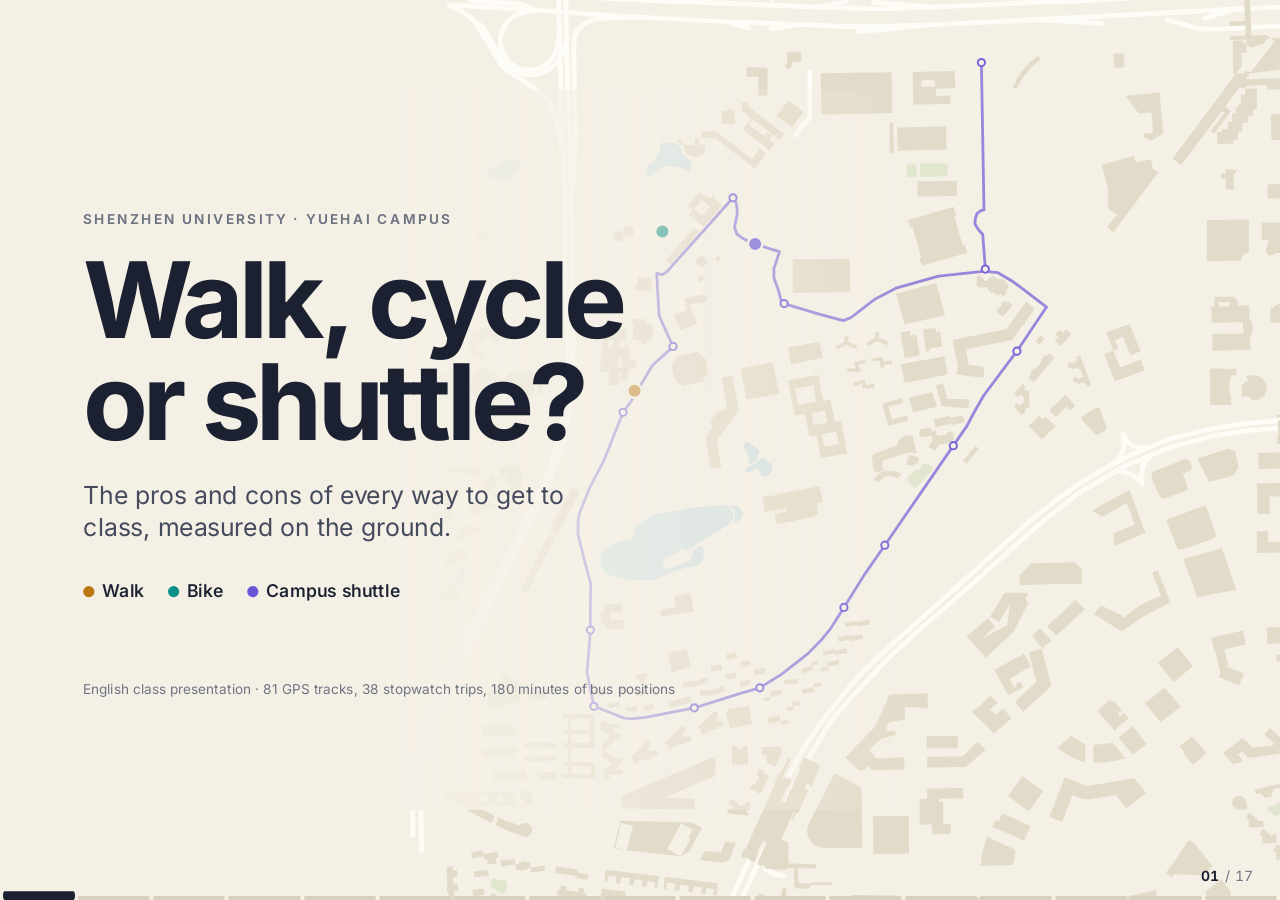
==== commit 49f69bdd: "sites: deploy cept4 (issue #9) [skip ci]" ====
--- a/sites/cept4/index.html
+++ b/sites/cept4/index.html
@@ -101,7 +101,7 @@
 .big { font-size: 124px; font-weight: 300; letter-spacing: -.055em; line-height: 1; font-variant-numeric: tabular-nums; white-space: nowrap; }
 .big-l { font-size: 24px; font-weight: 650; margin-top: 8px; padding-top: 14px; border-top: 2px solid var(--ink); }
 .trio p { font-size: 20px; color: var(--ink2); margin: 12px 0 16px; line-height: 1.42; }
-.trio.limits { padding-top: 90px; } .trio.limits p { font-size: 24px; } .trio.limits .big-l { font-size: 30px; }
+.trio.limits { padding-top: 70px; }
 .limits .big-l { border-top: 2px solid var(--ink); padding-top: 18px; font-size: 30px; } .limits p { font-size: 24px; } .limits .viz { margin-top: 16px; }
 .walk-cols .left { flex: none; width: 570px; } .walk-cols { gap: 60px; }
 .fits { flex: 1; min-width: 0; }
@@ -296,7 +296,7 @@
   <p class="strip" data-f="1"><b>Modelled</b> = predicted for all 380 trips between 20 places, at the recorder’s own pace. <b>Observed</b> = timed directly. Running: 5 tracks, all exercise, 0 commutes — so it is not treated as a way to get to class.</p>
   <aside class="notes">
     <p>Briefly, where the numbers come from. One student recorded eighty-one GPS tracks over two months, about a hundred and six kilometres. From them we learned the speed on every kind of road and slope, and estimated all three hundred and eighty trips between twenty places.</p>
-    <p>A classmate timed thirty-eight trips with a stopwatch, and we recorded three hours of live bus positions. Nobody runs to class, so I leave running out.</p>
+    <p>A classmate timed thirty-eight trips with a stopwatch, and we recorded three hours of live bus positions.</p>
   </aside>
 </section>
 
@@ -350,7 +350,7 @@
   </div>
   <aside class="notes">
     <p>Slow becomes a real problem between two classes. Each row is a pair of teaching buildings: amber is walking, teal is cycling, and the dotted lines are our breaks.</p>
-    <p>On foot, only one pair fits the five-minute break, and three pairs do not fit even twenty minutes. All three involve Huiwen, on the hill.</p>
+    <p>On foot, only one pair fits the five-minute break, and three pairs do not fit even twenty minutes, once you count a minute to pack up and sit down. All three involve Huiwen, on the hill.</p>
     <p>By bike, every pair fits inside ten minutes, even at the bell.</p>
   </aside>
 </section>
@@ -460,7 +460,7 @@
     </div>
   </div>
   <aside class="notes">
-    <p>The second weakness is anything that makes you get off the bike. Amber is the walker, teal is the cyclist.</p>
+    <p>The second weakness is anything that makes you get off the bike.</p>
     <p>Steps cost a walker about twice the normal time, but a cyclist six times, because you push. A footbridge slows a bike by seventy percent. And at the bell, crowded footpaths slow a bike by a third, while walkers do not slow down at all.</p>
     <p>Still, on a whole trip the bell costs about one minute at most. The bike stays fastest, if you stay on the roads.</p>
   </aside>
@@ -585,7 +585,7 @@
     <div class="rule bus" data-f="3">
       <div class="rk"><i class="dot bus"></i>Shuttle</div>
       <div class="rt">only with a stop near both doors</div>
-      <div class="re">Qiao ↔ Huiwen or <span class="nw">Sci-Tech</span>; Haishan ↔ Huiwen. Worth a wait of up to about 10 min for Qiao ↔ Huiwen, about 6 for the others. From South Dorms: never.</div>
+      <div class="re">Qiao ↔ Huiwen or <span class="nw">Sci-Tech</span>; Haishan ↔ Huiwen. Worth a wait of up to about 10 min for Qiao ↔ Huiwen, 6–7 for the others. From South Dorms: never.</div>
     </div>
     <div class="rule all" data-f="4">
       <div class="rk"><i class="dot ink"></i>Always</div>
